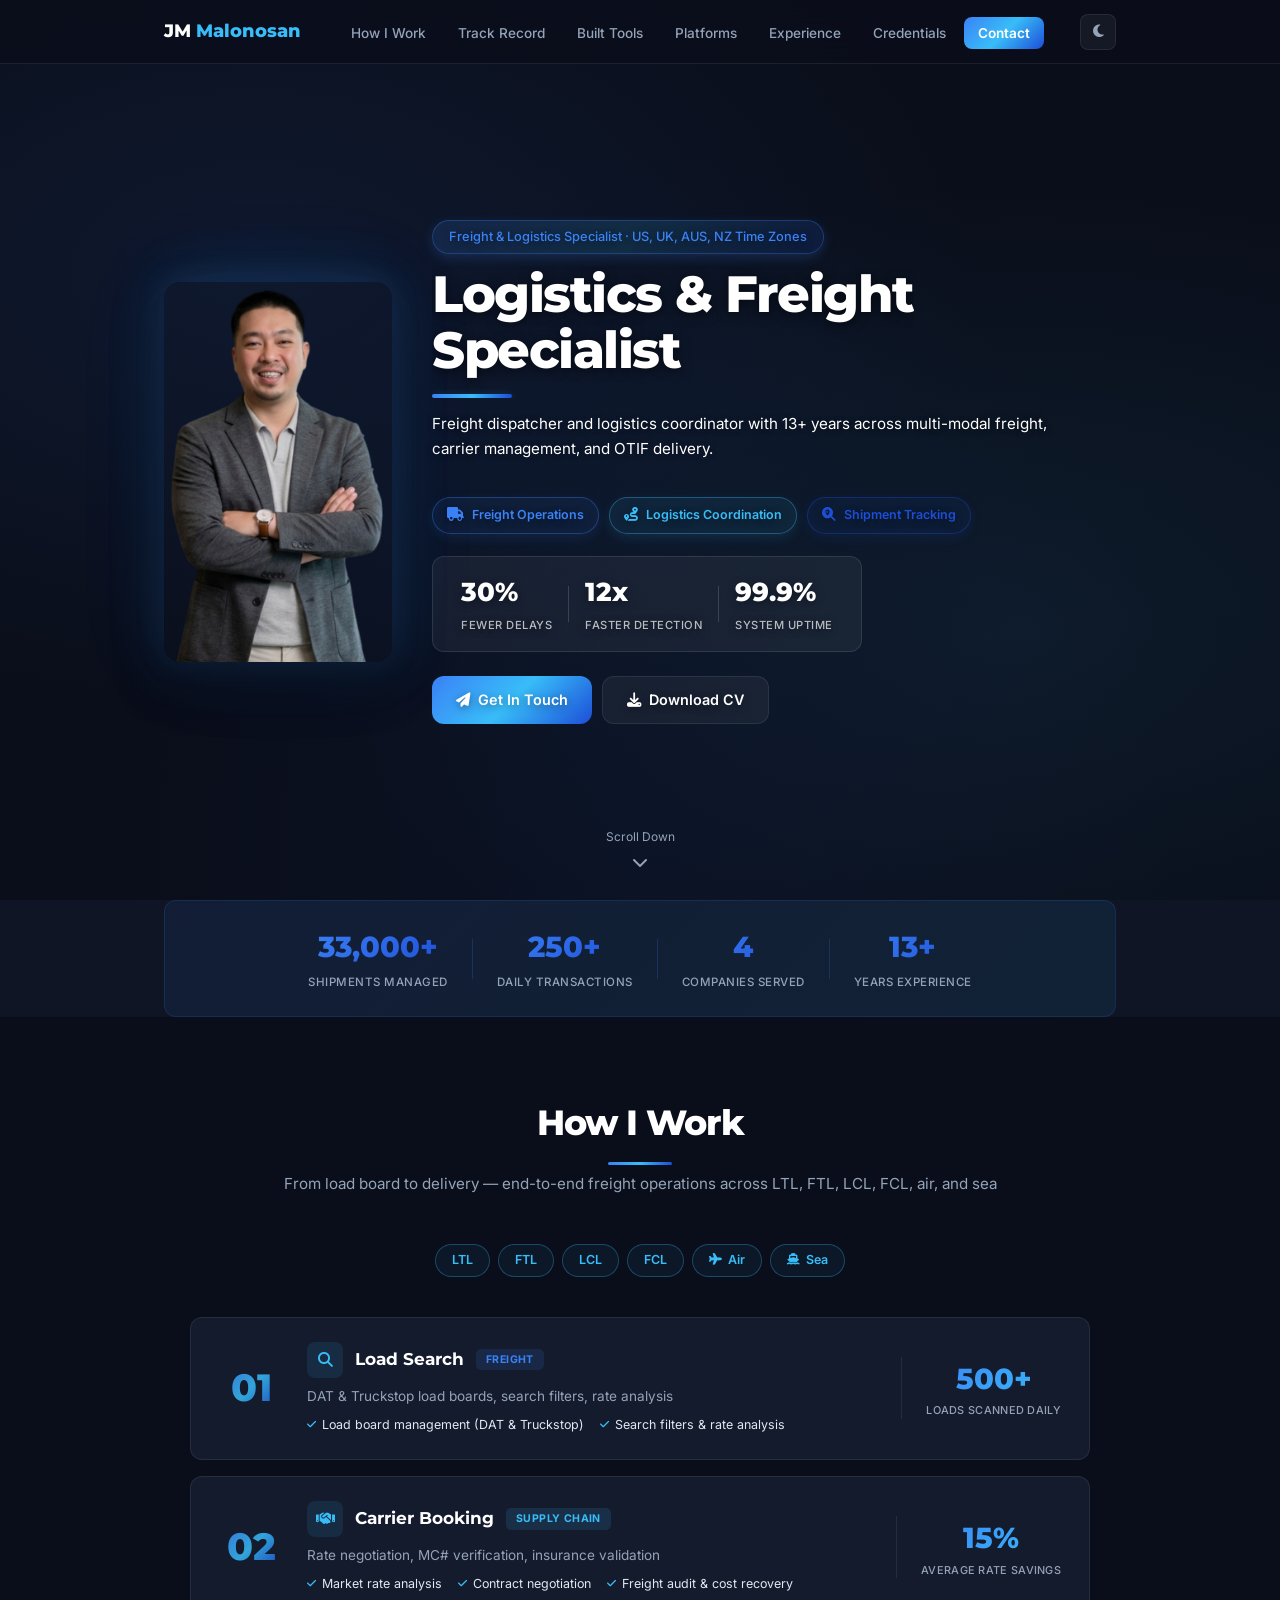
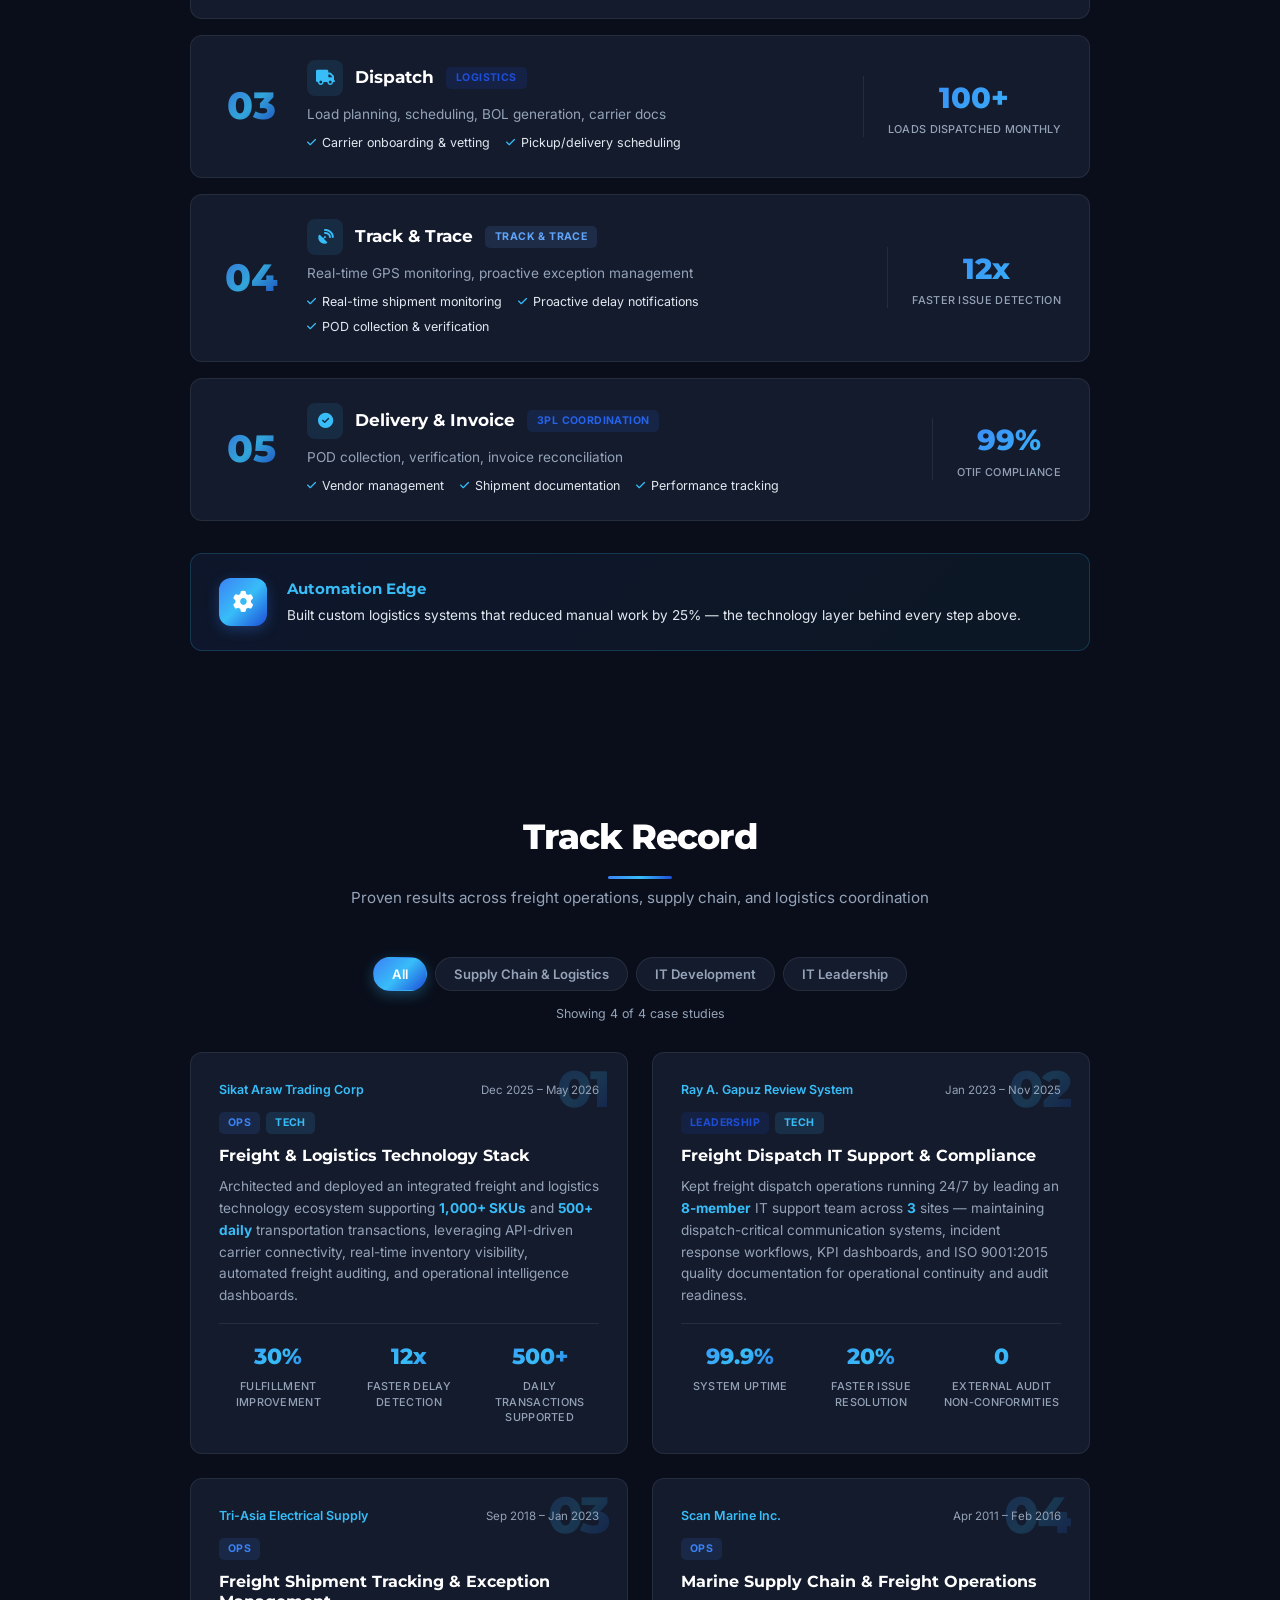
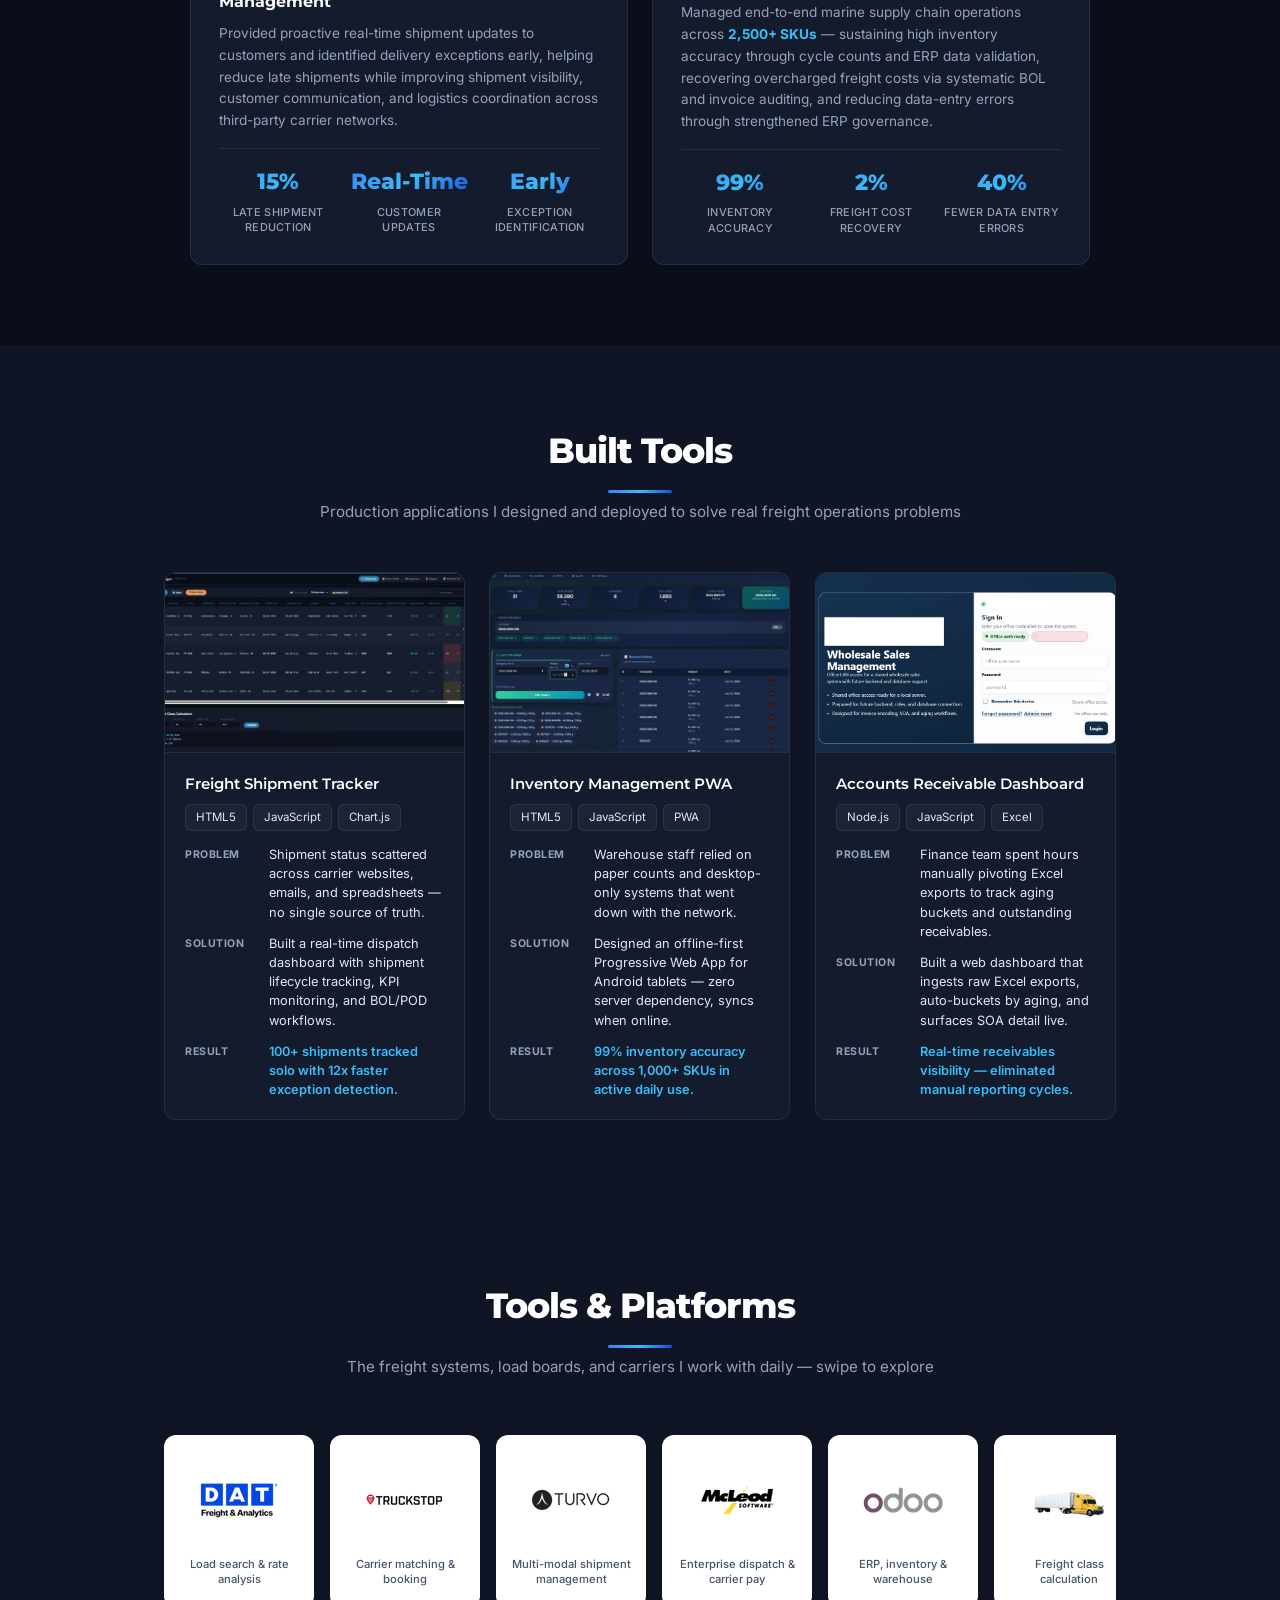
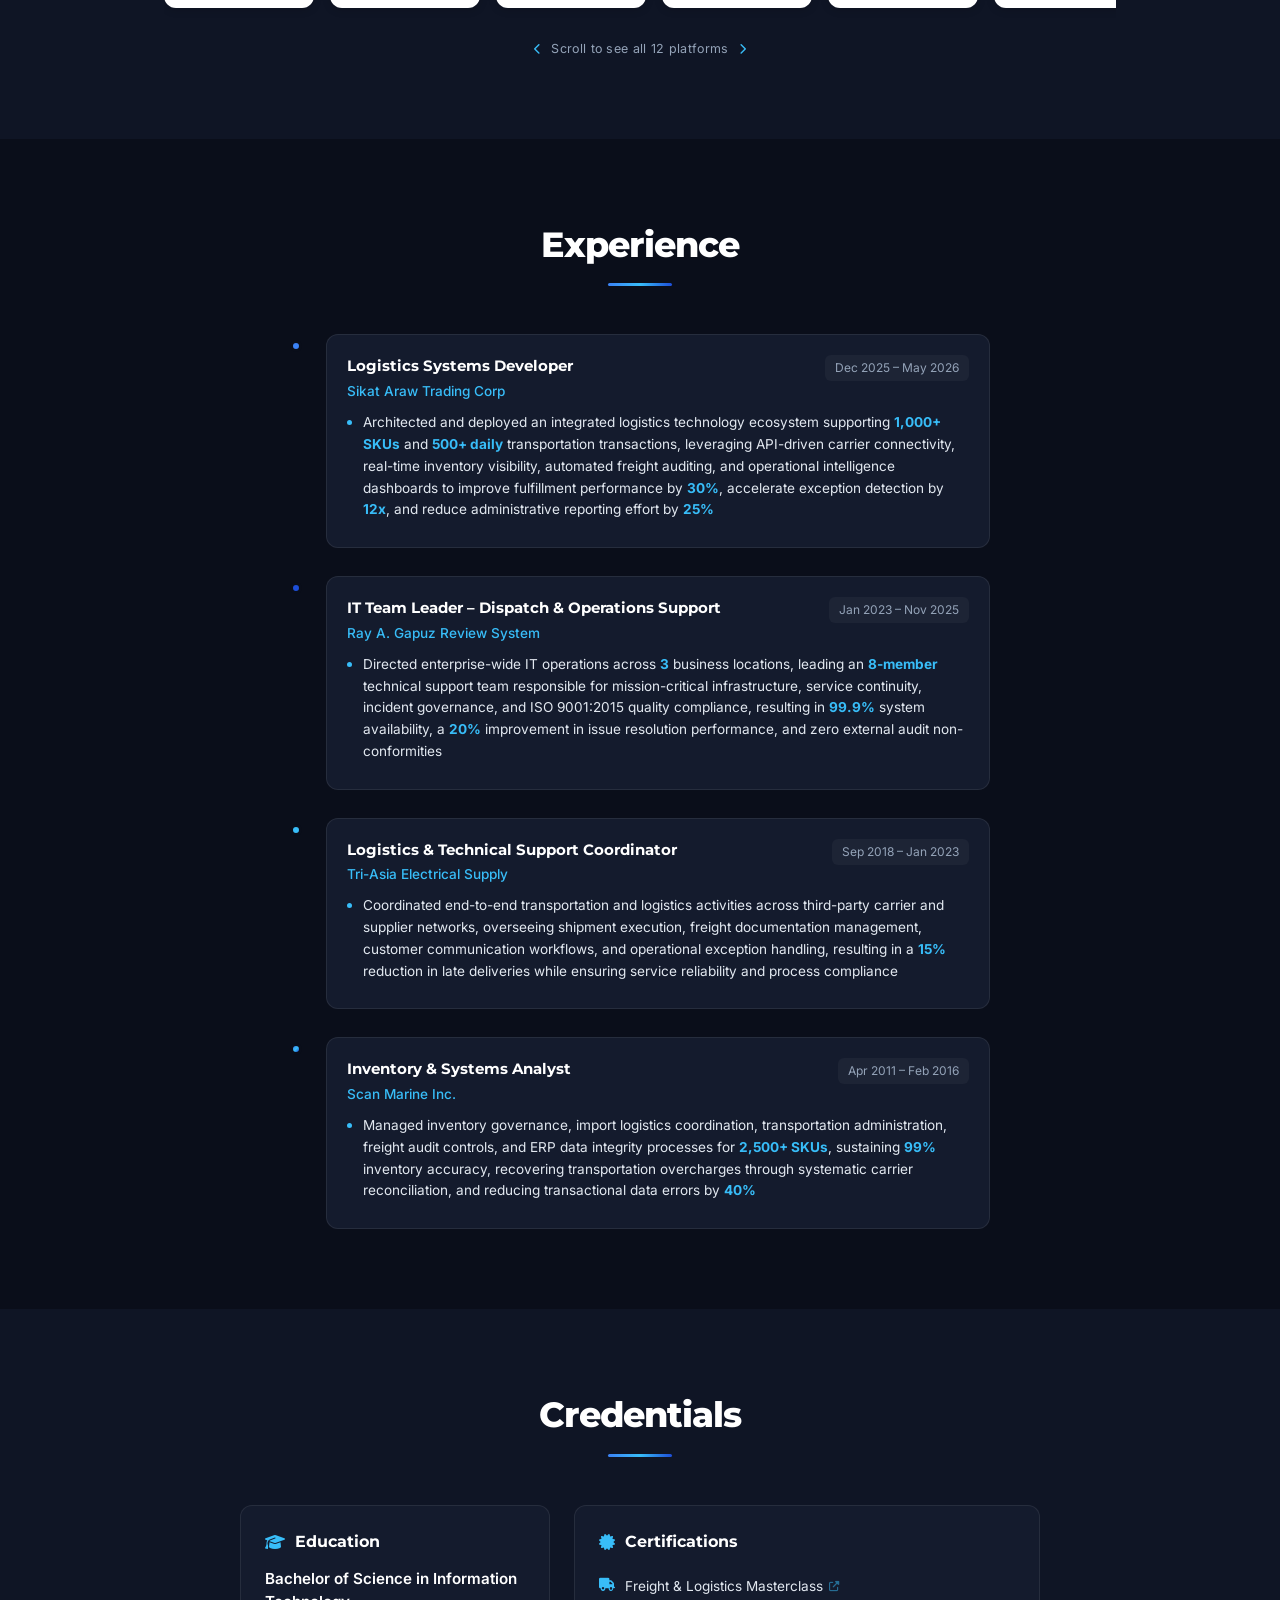
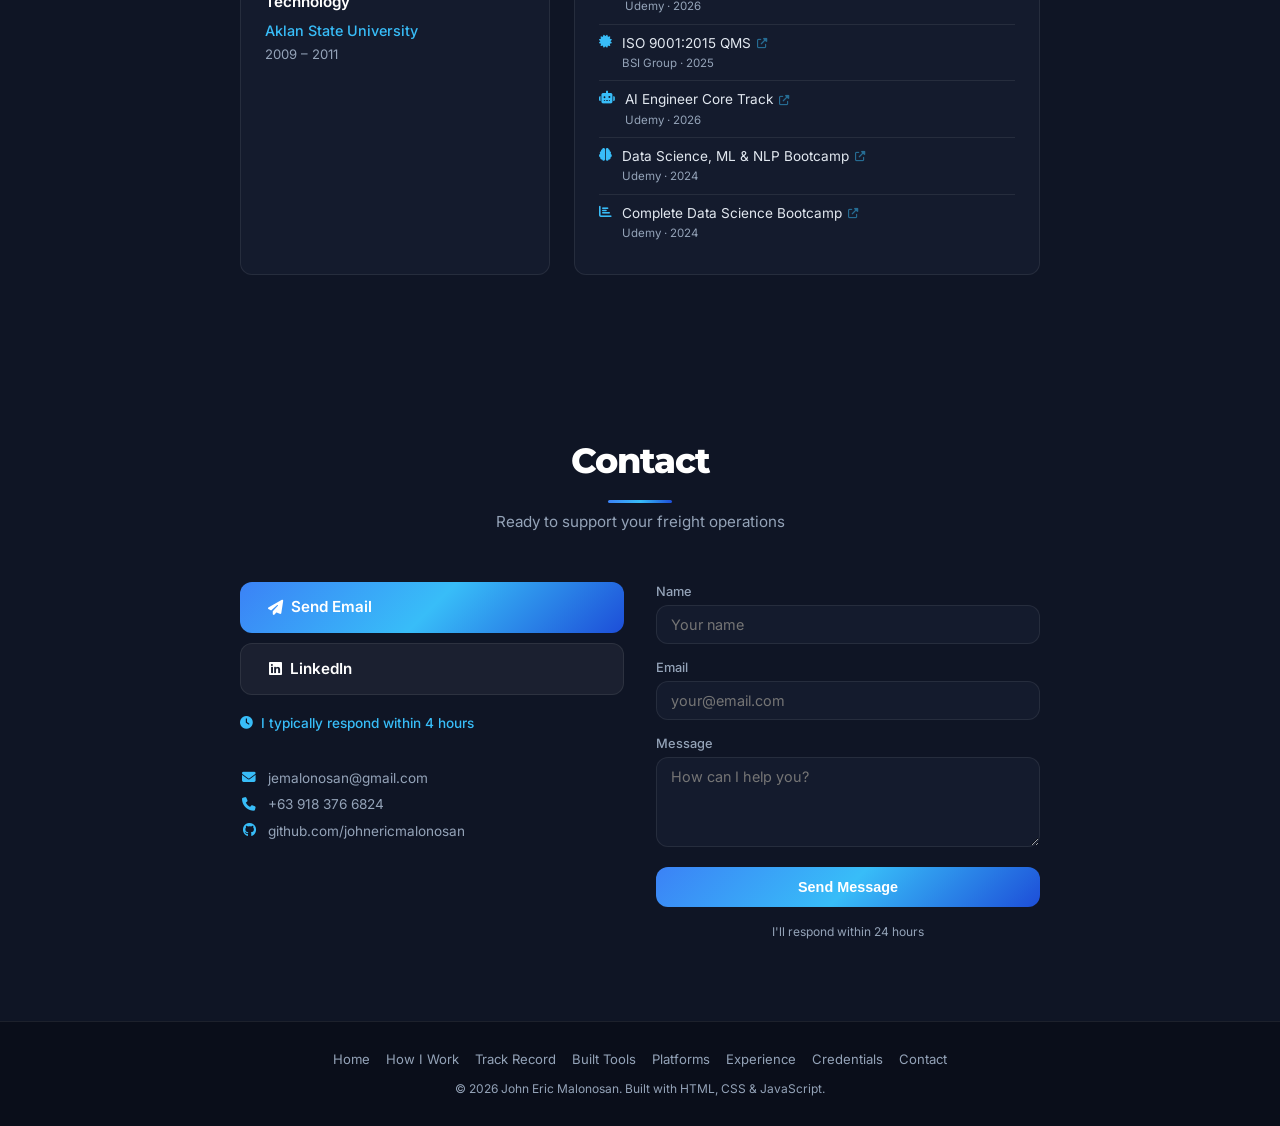
==== public/portfolio/index.html @ 5a58f5a5 "8dd7c45f-9d1d-4a32-be22-c404306606d6" ====
<!DOCTYPE html>
<html lang="en" class="no-js">
<head>
    <meta charset="UTF-8">
    <meta name="viewport" content="width=device-width, initial-scale=1.0">
    <title>John Eric Malonosan | Freight & Logistics Specialist</title>
    <meta name="description" content="Freight & Logistics Specialist with 13+ years across multi-modal freight, carrier management, dispatch coordination, track & trace, and OTIF delivery across US, UK, AUS, and NZ markets. ISO 9001:2015 certified.">
    <meta name="author" content="John Eric Malonosan">
    <meta property="og:title" content="John Eric Malonosan | Freight & Logistics Specialist">
    <meta property="og:description" content="13+ years in freight dispatch, track & trace, and logistics coordination. Expert in DAT, Truckstop, Turvo, and McLeod TMS.">
    <meta property="og:type" content="website">
    <meta property="og:image" content="og-image.png">
    <meta property="og:url" content="https://johnericmalonosan.com">
    <link rel="canonical" href="https://johnericmalonosan.com">
    <meta name="twitter:card" content="summary_large_image">
    <meta name="twitter:title" content="John Eric Malonosan | Freight & Logistics Specialist">
    <meta name="twitter:description" content="13+ years in freight dispatch, track & trace, and logistics coordination.">
    <meta name="twitter:image" content="og-image.png">
    <script type="application/ld+json">
    {
        "@context": "https://schema.org",
        "@type": "Person",
        "name": "John Eric Malonosan",
        "jobTitle": "Freight & Logistics Specialist",
        "description": "Freight & Logistics Specialist with 13+ years of experience across multi-modal freight, carrier management, dispatch coordination, track & trace, and OTIF delivery across US, UK, AUS, and NZ markets.",
        "url": "https://johnericmalonosan.com",
        "email": "jemalonosan@gmail.com",
        "telephone": "+63-918-376-6824",
        "sameAs": [
            "https://linkedin.com/in/johnericmalonosan",
            "https://github.com/johnericmalonosan"
        ],
        "knowsAbout": ["Freight Dispatching", "Track & Trace", "Logistics Coordination", "Supply Chain Management", "DAT Load Board", "Truckstop Load Board", "Turvo TMS", "McLeod TMS", "Odoo ERP", "LTL", "FTL", "Multi-Modal Freight", "BOL", "POD", "Incoterms 2020", "HS Codes", "ISO 9001:2015"]
    }
    </script>
    <link rel="icon" type="image/svg+xml" href="data:image/svg+xml,%3Csvg xmlns='http://www.w3.org/2000/svg' viewBox='0 0 100 100'%3E%3Crect width='100' height='100' rx='20' fill='%230A0E1A'/%3E%3Ctext x='50' y='65' text-anchor='middle' fill='%2300D4FF' font-size='50' font-weight='bold' font-family='Arial'%3EJM%3C/text%3E%3C/svg%3E">
    <link rel="preconnect" href="https://fonts.googleapis.com">
    <link rel="preconnect" href="https://fonts.gstatic.com" crossorigin>
    <link href="https://fonts.googleapis.com/css2?family=Inter:wght@400;500;600;700&family=Montserrat:wght@600;700;800&display=swap" rel="stylesheet">
    <link rel="stylesheet" href="https://cdnjs.cloudflare.com/ajax/libs/font-awesome/6.5.1/css/all.min.css">
    <link rel="stylesheet" href="styles.css">
</head>
<body>

<a href="#main" class="skip-link">Skip to main content</a>

<header class="site-header" id="header">
    <nav class="nav-container" aria-label="Main navigation">
        <a href="#hero" class="nav-brand">JM <span>Malonosan</span></a>
        <button class="nav-toggle" id="navToggle" aria-label="Toggle menu" aria-expanded="false">
            <i class="fas fa-bars"></i>
        </button>
        <ul class="nav-links" id="navLinks">
            <li><a href="#process-flow" class="nav-link">How I Work</a></li>
            <li><a href="#case-studies" class="nav-link">Track Record</a></li>
            <li><a href="#tools" class="nav-link">Built Tools</a></li>
            <li><a href="#platforms" class="nav-link">Platforms</a></li>
            <li><a href="#experience" class="nav-link">Experience</a></li>
            <li><a href="#credentials" class="nav-link">Credentials</a></li>
            <li><a href="#contact" class="nav-link nav-cta-link">Contact</a></li>
        </ul>
        <button class="theme-toggle" id="themeToggle" aria-label="Toggle theme">
            <i class="fas fa-moon"></i>
        </button>
    </nav>
    <div class="nav-overlay" id="navOverlay"></div>
</header>

<main id="main">

<section id="hero" class="section-hero">
    <div class="container">
        <div class="hero-grid">
            <div class="hero-left">
                <div class="hero-photo">
                    <img src="John Eric Malonosan.png" alt="John Eric Malonosan — Freight Automation Specialist" class="hero-portrait">
                </div>
            </div>
            <div class="hero-right">
                <span class="hero-badge">Freight & Logistics Specialist · US, UK, AUS, NZ Time Zones</span>
                <h1>Logistics & Freight<br>Specialist</h1>
                <p class="hero-subtitle">Freight dispatcher and logistics coordinator with 13+ years across multi-modal freight, carrier management, and OTIF delivery.</p>
                <div class="hero-pillars" role="list" aria-label="Areas of expertise">
                    <span class="hero-pillar pillar-ops" role="listitem"><i class="fas fa-truck"></i> Freight Operations</span>
                    <span class="hero-pillar pillar-tech" role="listitem"><i class="fas fa-route"></i> Logistics Coordination</span>
                    <span class="hero-pillar pillar-lead" role="listitem"><i class="fas fa-search-location"></i> Shipment Tracking</span>
                </div>
                <div class="hero-metrics-inline">
                    <div class="hero-metric-inline">
                        <span class="hero-metric-number">30%</span>
                        <span class="hero-metric-label">Fewer Delays</span>
                    </div>
                    <div class="hero-metric-divider"></div>
                    <div class="hero-metric-inline">
                        <span class="hero-metric-number">12x</span>
                        <span class="hero-metric-label">Faster Detection</span>
                    </div>
                    <div class="hero-metric-divider"></div>
                    <div class="hero-metric-inline">
                        <span class="hero-metric-number">99.9%</span>
                        <span class="hero-metric-label">System Uptime</span>
                    </div>
                </div>
                <div class="hero-actions">
                    <a href="#contact" class="btn btn-primary"><i class="fas fa-paper-plane"></i> Get In Touch</a>
                    <a href="https://drive.google.com/file/d/1BTPbMUlhWMi2aj8TAAFNabIOoKC_jV2H/view?usp=drive_link" class="btn btn-secondary" target="_blank" rel="noopener noreferrer"><i class="fas fa-download"></i> Download CV</a>
                </div>
            </div>
        </div>
    </div>
    <div class="scroll-indicator">
        <span>Scroll Down</span>
        <i class="fas fa-chevron-down"></i>
    </div>
</section>

<section id="industry-stats" class="section-industry-stats">
    <div class="container">
        <div class="industry-stats-bar">
            <div class="industry-stat">
                <span class="industry-stat-num">33,000+</span>
                <span class="industry-stat-label">Shipments Managed</span>
            </div>
            <div class="industry-stat-divider"></div>
            <div class="industry-stat">
                <span class="industry-stat-num">250+</span>
                <span class="industry-stat-label">Daily Transactions</span>
            </div>
            <div class="industry-stat-divider"></div>
            <div class="industry-stat">
                <span class="industry-stat-num">4</span>
                <span class="industry-stat-label">Companies Served</span>
            </div>
            <div class="industry-stat-divider"></div>
            <div class="industry-stat">
                <span class="industry-stat-num">13+</span>
                <span class="industry-stat-label">Years Experience</span>
            </div>
        </div>
    </div>
</section>

<section id="process-flow" class="section">
    <div class="container">
        <div class="section-header">
            <h2>How I Work</h2>
            <p>From load board to delivery — end-to-end freight operations across LTL, FTL, LCL, FCL, air, and sea</p>
        </div>

        <div class="modal-strip" role="list" aria-label="Freight modes covered">
            <span class="modal-pill" role="listitem">LTL</span>
            <span class="modal-pill" role="listitem">FTL</span>
            <span class="modal-pill" role="listitem">LCL</span>
            <span class="modal-pill" role="listitem">FCL</span>
            <span class="modal-pill" role="listitem"><i class="fas fa-plane"></i> Air</span>
            <span class="modal-pill" role="listitem"><i class="fas fa-ship"></i> Sea</span>
        </div>

        <div class="unified-process">
            <div class="unified-step stagger-in">
                <div class="unified-step-num" aria-hidden="true">01</div>
                <div class="unified-step-body">
                    <div class="unified-step-header">
                        <div class="unified-step-icon"><i class="fas fa-search"></i></div>
                        <h3>Load Search</h3>
                        <span class="unified-step-competency tag-freight">Freight</span>
                    </div>
                    <p class="unified-step-desc">DAT & Truckstop load boards, search filters, rate analysis</p>
                    <ul class="unified-step-services">
                        <li><i class="fas fa-check"></i> Load board management (DAT & Truckstop)</li>
                        <li><i class="fas fa-check"></i> Search filters & rate analysis</li>
                    </ul>
                </div>
                <div class="unified-step-metric">
                    <span class="unified-step-metric-num">500+</span>
                    <span class="unified-step-metric-label">Loads Scanned Daily</span>
                </div>
            </div>

            <div class="unified-step stagger-in">
                <div class="unified-step-num" aria-hidden="true">02</div>
                <div class="unified-step-body">
                    <div class="unified-step-header">
                        <div class="unified-step-icon"><i class="fas fa-handshake"></i></div>
                        <h3>Carrier Booking</h3>
                        <span class="unified-step-competency tag-supply">Supply Chain</span>
                    </div>
                    <p class="unified-step-desc">Rate negotiation, MC# verification, insurance validation</p>
                    <ul class="unified-step-services">
                        <li><i class="fas fa-check"></i> Market rate analysis</li>
                        <li><i class="fas fa-check"></i> Contract negotiation</li>
                        <li><i class="fas fa-check"></i> Freight audit & cost recovery</li>
                    </ul>
                </div>
                <div class="unified-step-metric">
                    <span class="unified-step-metric-num">15%</span>
                    <span class="unified-step-metric-label">Average Rate Savings</span>
                </div>
            </div>

            <div class="unified-step stagger-in">
                <div class="unified-step-num" aria-hidden="true">03</div>
                <div class="unified-step-body">
                    <div class="unified-step-header">
                        <div class="unified-step-icon"><i class="fas fa-truck"></i></div>
                        <h3>Dispatch</h3>
                        <span class="unified-step-competency tag-logistics">Logistics</span>
                    </div>
                    <p class="unified-step-desc">Load planning, scheduling, BOL generation, carrier docs</p>
                    <ul class="unified-step-services">
                        <li><i class="fas fa-check"></i> Carrier onboarding & vetting</li>
                        <li><i class="fas fa-check"></i> Pickup/delivery scheduling</li>
                    </ul>
                </div>
                <div class="unified-step-metric">
                    <span class="unified-step-metric-num">100+</span>
                    <span class="unified-step-metric-label">Loads Dispatched Monthly</span>
                </div>
            </div>

            <div class="unified-step stagger-in">
                <div class="unified-step-num" aria-hidden="true">04</div>
                <div class="unified-step-body">
                    <div class="unified-step-header">
                        <div class="unified-step-icon"><i class="fas fa-satellite-dish"></i></div>
                        <h3>Track & Trace</h3>
                        <span class="unified-step-competency tag-track">Track & Trace</span>
                    </div>
                    <p class="unified-step-desc">Real-time GPS monitoring, proactive exception management</p>
                    <ul class="unified-step-services">
                        <li><i class="fas fa-check"></i> Real-time shipment monitoring</li>
                        <li><i class="fas fa-check"></i> Proactive delay notifications</li>
                        <li><i class="fas fa-check"></i> POD collection & verification</li>
                    </ul>
                </div>
                <div class="unified-step-metric">
                    <span class="unified-step-metric-num">12x</span>
                    <span class="unified-step-metric-label">Faster Issue Detection</span>
                </div>
            </div>

            <div class="unified-step stagger-in">
                <div class="unified-step-num" aria-hidden="true">05</div>
                <div class="unified-step-body">
                    <div class="unified-step-header">
                        <div class="unified-step-icon"><i class="fas fa-check-circle"></i></div>
                        <h3>Delivery & Invoice</h3>
                        <span class="unified-step-competency tag-3pl">3PL Coordination</span>
                    </div>
                    <p class="unified-step-desc">POD collection, verification, invoice reconciliation</p>
                    <ul class="unified-step-services">
                        <li><i class="fas fa-check"></i> Vendor management</li>
                        <li><i class="fas fa-check"></i> Shipment documentation</li>
                        <li><i class="fas fa-check"></i> Performance tracking</li>
                    </ul>
                </div>
                <div class="unified-step-metric">
                    <span class="unified-step-metric-num">99%</span>
                    <span class="unified-step-metric-label">OTIF Compliance</span>
                </div>
            </div>
        </div>

        <div class="automation-callout">
            <div class="automation-callout-icon"><i class="fas fa-cog"></i></div>
            <div class="automation-callout-body">
                <strong>Automation Edge</strong>
                <p>Built custom logistics systems that reduced manual work by 25% — the technology layer behind every step above.</p>
            </div>
        </div>
    </div>
</section>
<section id="case-studies" class="section">
    <div class="container">
        <div class="section-header">
            <h2>Track Record</h2>
            <p>Proven results across freight operations, supply chain, and logistics coordination</p>
        </div>
        <div class="case-filter-bar" role="tablist" aria-label="Filter case studies">
            <button class="case-filter-btn active" data-filter="all" role="tab" aria-selected="true">All</button>
            <button class="case-filter-btn" data-filter="ops" role="tab" aria-selected="false">Supply Chain & Logistics</button>
            <button class="case-filter-btn" data-filter="tech" role="tab" aria-selected="false">IT Development</button>
            <button class="case-filter-btn" data-filter="leadership" role="tab" aria-selected="false">IT Leadership</button>
        </div>
        <p class="case-filter-count" aria-live="polite">Showing 4 of 4 case studies</p>
        <div class="cases-grid">
            <div class="case-card stagger-in" data-tags="ops tech">
                <span class="case-num" aria-hidden="true">01</span>
                <div class="case-header">
                    <span class="case-company">Sikat Araw Trading Corp</span>
                    <span class="case-date">Dec 2025 – May 2026</span>
                </div>
                <div class="case-pillar-tags"><span class="case-pillar-tag tag-ops">Ops</span><span class="case-pillar-tag tag-tech">Tech</span></div>
                <h3>Freight &amp; Logistics Technology Stack</h3>
                <p class="case-desc">Architected and deployed an integrated freight and logistics technology ecosystem supporting <span class="highlight">1,000+ SKUs</span> and <span class="highlight">500+ daily</span> transportation transactions, leveraging API-driven carrier connectivity, real-time inventory visibility, automated freight auditing, and operational intelligence dashboards.</p>
                <div class="case-results">
                    <div class="case-metric">
                        <span class="case-metric-num">30%</span>
                        <span class="case-metric-label">Fulfillment Improvement</span>
                    </div>
                    <div class="case-metric">
                        <span class="case-metric-num">12x</span>
                        <span class="case-metric-label">Faster Delay Detection</span>
                    </div>
                    <div class="case-metric">
                        <span class="case-metric-num">500+</span>
                        <span class="case-metric-label">Daily Transactions Supported</span>
                    </div>
                </div>
            </div>
            <div class="case-card stagger-in" data-tags="leadership tech">
                <span class="case-num" aria-hidden="true">02</span>
                <div class="case-header">
                    <span class="case-company">Ray A. Gapuz Review System</span>
                    <span class="case-date">Jan 2023 – Nov 2025</span>
                </div>
                <div class="case-pillar-tags"><span class="case-pillar-tag tag-leadership">Leadership</span><span class="case-pillar-tag tag-tech">Tech</span></div>
                <h3>Freight Dispatch IT Support &amp; Compliance</h3>
                <p class="case-desc">Kept freight dispatch operations running 24/7 by leading an <span class="highlight">8-member</span> IT support team across <span class="highlight">3</span> sites — maintaining dispatch-critical communication systems, incident response workflows, KPI dashboards, and ISO 9001:2015 quality documentation for operational continuity and audit readiness.</p>
                <div class="case-results">
                    <div class="case-metric">
                        <span class="case-metric-num">99.9%</span>
                        <span class="case-metric-label">System Uptime</span>
                    </div>
                    <div class="case-metric">
                        <span class="case-metric-num">20%</span>
                        <span class="case-metric-label">Faster Issue Resolution</span>
                    </div>
                    <div class="case-metric">
                        <span class="case-metric-num">0</span>
                        <span class="case-metric-label">External Audit Non-Conformities</span>
                    </div>
                </div>
            </div>
            <div class="case-card stagger-in" data-tags="ops">
                <span class="case-num" aria-hidden="true">03</span>
                <div class="case-header">
                    <span class="case-company">Tri-Asia Electrical Supply</span>
                    <span class="case-date">Sep 2018 – Jan 2023</span>
                </div>
                <div class="case-pillar-tags"><span class="case-pillar-tag tag-ops">Ops</span></div>
                <h3>Freight Shipment Tracking &amp; Exception Management</h3>
                <p class="case-desc">Provided proactive real-time shipment updates to customers and identified delivery exceptions early, helping reduce late shipments while improving shipment visibility, customer communication, and logistics coordination across third-party carrier networks.</p>
                <div class="case-results">
                    <div class="case-metric">
                        <span class="case-metric-num">15%</span>
                        <span class="case-metric-label">Late Shipment Reduction</span>
                    </div>
                    <div class="case-metric">
                        <span class="case-metric-num">Real-Time</span>
                        <span class="case-metric-label">Customer Updates</span>
                    </div>
                    <div class="case-metric">
                        <span class="case-metric-num">Early</span>
                        <span class="case-metric-label">Exception Identification</span>
                    </div>
                </div>
            </div>
            <div class="case-card stagger-in" data-tags="ops">
                <span class="case-num" aria-hidden="true">04</span>
                <div class="case-header">
                    <span class="case-company">Scan Marine Inc.</span>
                    <span class="case-date">Apr 2011 – Feb 2016</span>
                </div>
                <div class="case-pillar-tags"><span class="case-pillar-tag tag-ops">Ops</span></div>
                <h3>Marine Supply Chain &amp; Freight Operations</h3>
                <p class="case-desc">Managed end-to-end marine supply chain operations across <span class="highlight">2,500+ SKUs</span> — sustaining high inventory accuracy through cycle counts and ERP data validation, recovering overcharged freight costs via systematic BOL and invoice auditing, and reducing data-entry errors through strengthened ERP governance.</p>
                <div class="case-results">
                    <div class="case-metric">
                        <span class="case-metric-num">99%</span>
                        <span class="case-metric-label">Inventory Accuracy</span>
                    </div>
                    <div class="case-metric">
                        <span class="case-metric-num">2%</span>
                        <span class="case-metric-label">Freight Cost Recovery</span>
                    </div>
                    <div class="case-metric">
                        <span class="case-metric-num">40%</span>
                        <span class="case-metric-label">Fewer Data Entry Errors</span>
                    </div>
                </div>
            </div>
        </div>
    </div>
</section>

<section id="tools" class="section section-alt">
    <div class="container">
        <div class="section-header">
            <h2>Built Tools</h2>
            <p>Production applications I designed and deployed to solve real freight operations problems</p>
        </div>
        <div class="tools-gallery-grid">
            <div class="tool-gallery-card stagger-in" data-gallery="freight">
                <div class="tool-gallery-img">
                    <img src="assets/tool-screenshots/freight-1.jpg" alt="Freight Shipment Tracker Dashboard" loading="lazy">
                </div>
                <div class="tool-gallery-info">
                    <h4>Freight Shipment Tracker</h4>
                    <div class="tag-list"><span class="tag">HTML5</span><span class="tag">JavaScript</span><span class="tag">Chart.js</span></div>
                    <div class="tool-psr">
                        <div class="tool-psr-row">
                            <span class="tool-psr-label">Problem</span>
                            <p>Shipment status scattered across carrier websites, emails, and spreadsheets — no single source of truth.</p>
                        </div>
                        <div class="tool-psr-row">
                            <span class="tool-psr-label">Solution</span>
                            <p>Built a real-time dispatch dashboard with shipment lifecycle tracking, KPI monitoring, and BOL/POD workflows.</p>
                        </div>
                        <div class="tool-psr-row">
                            <span class="tool-psr-label">Result</span>
                            <p class="tool-psr-result">100+ shipments tracked solo with 12x faster exception detection.</p>
                        </div>
                    </div>
                </div>
            </div>
            <div class="tool-gallery-card stagger-in" data-gallery="inventory">
                <div class="tool-gallery-img">
                    <img src="assets/tool-screenshots/inventory-1.jpg" alt="Inventory Management PWA Interface" loading="lazy">
                </div>
                <div class="tool-gallery-info">
                    <h4>Inventory Management PWA</h4>
                    <div class="tag-list"><span class="tag">HTML5</span><span class="tag">JavaScript</span><span class="tag">PWA</span></div>
                    <div class="tool-psr">
                        <div class="tool-psr-row">
                            <span class="tool-psr-label">Problem</span>
                            <p>Warehouse staff relied on paper counts and desktop-only systems that went down with the network.</p>
                        </div>
                        <div class="tool-psr-row">
                            <span class="tool-psr-label">Solution</span>
                            <p>Designed an offline-first Progressive Web App for Android tablets — zero server dependency, syncs when online.</p>
                        </div>
                        <div class="tool-psr-row">
                            <span class="tool-psr-label">Result</span>
                            <p class="tool-psr-result">99% inventory accuracy across 1,000+ SKUs in active daily use.</p>
                        </div>
                    </div>
                </div>
            </div>
            <div class="tool-gallery-card stagger-in" data-gallery="ar">
                <div class="tool-gallery-img">
                    <img src="assets/tool-screenshots/ar-1.jpg" alt="Accounts Receivable Dashboard" loading="lazy">
                </div>
                <div class="tool-gallery-info">
                    <h4>Accounts Receivable Dashboard</h4>
                    <div class="tag-list"><span class="tag">Node.js</span><span class="tag">JavaScript</span><span class="tag">Excel</span></div>
                    <div class="tool-psr">
                        <div class="tool-psr-row">
                            <span class="tool-psr-label">Problem</span>
                            <p>Finance team spent hours manually pivoting Excel exports to track aging buckets and outstanding receivables.</p>
                        </div>
                        <div class="tool-psr-row">
                            <span class="tool-psr-label">Solution</span>
                            <p>Built a web dashboard that ingests raw Excel exports, auto-buckets by aging, and surfaces SOA detail live.</p>
                        </div>
                        <div class="tool-psr-row">
                            <span class="tool-psr-label">Result</span>
                            <p class="tool-psr-result">Real-time receivables visibility — eliminated manual reporting cycles.</p>
                        </div>
                    </div>
                </div>
            </div>
        </div>
    </div>
</section>

<section id="platforms" class="section section-alt">
    <div class="container">
        <div class="section-header">
            <h2>Tools &amp; Platforms</h2>
            <p>The freight systems, load boards, and carriers I work with daily — swipe to explore</p>
        </div>
        <div class="platforms-carousel" role="region" aria-label="Tools and platforms carousel">
            <div class="platform-tile">
                <div class="platform-tile-img"><img src="assets/logos/dat.png" alt="DAT" loading="lazy"></div>
                <span class="platform-tile-caption">Load search &amp; rate analysis</span>
            </div>
            <div class="platform-tile">
                <div class="platform-tile-img"><img src="assets/logos/truckstop.png" alt="Truckstop" loading="lazy"></div>
                <span class="platform-tile-caption">Carrier matching &amp; booking</span>
            </div>
            <div class="platform-tile">
                <div class="platform-tile-img"><img src="assets/logos/turvo.png" alt="Turvo" loading="lazy"></div>
                <span class="platform-tile-caption">Multi-modal shipment management</span>
            </div>
            <div class="platform-tile">
                <div class="platform-tile-img"><img src="assets/logos/mcleod.png" alt="McLeod" loading="lazy"></div>
                <span class="platform-tile-caption">Enterprise dispatch &amp; carrier pay</span>
            </div>
            <div class="platform-tile">
                <div class="platform-tile-img"><img src="assets/logos/odoo.png" alt="Odoo" loading="lazy"></div>
                <span class="platform-tile-caption">ERP, inventory &amp; warehouse</span>
            </div>
            <div class="platform-tile">
                <div class="platform-tile-img"><img src="assets/logos/freightclasscalc.png" alt="FreightClassCalc" loading="lazy"></div>
                <span class="platform-tile-caption">Freight class calculation</span>
            </div>
            <div class="platform-tile">
                <div class="platform-tile-img"><img src="assets/logos/estes.png" alt="Estes" loading="lazy"></div>
                <span class="platform-tile-caption">LTL shipment tracking</span>
            </div>
            <div class="platform-tile">
                <div class="platform-tile-img"><img src="assets/logos/tforce.png" alt="T-Force" loading="lazy"></div>
                <span class="platform-tile-caption">LTL pickup &amp; delivery scheduling</span>
            </div>
            <div class="platform-tile">
                <div class="platform-tile-img"><img src="assets/logos/odfl.png" alt="ODFL" loading="lazy"></div>
                <span class="platform-tile-caption">Old Dominion shipment tracking</span>
            </div>
            <div class="platform-tile">
                <div class="platform-tile-img"><img src="assets/logos/navisphere.png" alt="Navisphere" loading="lazy"></div>
                <span class="platform-tile-caption">C.H. Robinson carrier portal</span>
            </div>
            <div class="platform-tile">
                <div class="platform-tile-img"><img src="assets/logos/excel.png" alt="Excel" loading="lazy"></div>
                <span class="platform-tile-caption">Data analysis &amp; freight modeling</span>
            </div>
            <div class="platform-tile">
                <div class="platform-tile-img"><img src="assets/logos/sheets.png" alt="Sheets" loading="lazy"></div>
                <span class="platform-tile-caption">Collaborative tracking sheets</span>
            </div>
        </div>
        <div class="carousel-hint" aria-hidden="true">
            <i class="fas fa-chevron-left"></i> Scroll to see all 12 platforms <i class="fas fa-chevron-right"></i>
        </div>
    </div>
</section>

<section id="experience" class="section">
    <div class="container">
        <div class="section-header">
            <h2>Experience</h2>
        </div>
        <div class="timeline">
            <div class="timeline-item fade-in">
                <div class="timeline-dot"></div>
                <div class="timeline-content">
                    <div class="timeline-header">
                        <div><h3>Logistics Systems Developer</h3><span class="company">Sikat Araw Trading Corp</span></div>
                        <span class="period">Dec 2025 – May 2026</span>
                    </div>
                    <ul>
                        <li>Architected and deployed an integrated logistics technology ecosystem supporting <span class="highlight">1,000+ SKUs</span> and <span class="highlight">500+ daily</span> transportation transactions, leveraging API-driven carrier connectivity, real-time inventory visibility, automated freight auditing, and operational intelligence dashboards to improve fulfillment performance by <span class="highlight">30%</span>, accelerate exception detection by <span class="highlight">12x</span>, and reduce administrative reporting effort by <span class="highlight">25%</span></li>
                    </ul>
                </div>
            </div>
            <div class="timeline-item fade-in fade-in-delay-1">
                <div class="timeline-dot"></div>
                <div class="timeline-content">
                    <div class="timeline-header">
                        <div><h3>IT Team Leader – Dispatch & Operations Support</h3><span class="company">Ray A. Gapuz Review System</span></div>
                        <span class="period">Jan 2023 – Nov 2025</span>
                    </div>
                    <ul>
                        <li>Directed enterprise-wide IT operations across <span class="highlight">3</span> business locations, leading an <span class="highlight">8-member</span> technical support team responsible for mission-critical infrastructure, service continuity, incident governance, and ISO 9001:2015 quality compliance, resulting in <span class="highlight">99.9%</span> system availability, a <span class="highlight">20%</span> improvement in issue resolution performance, and zero external audit non-conformities</li>
                    </ul>
                </div>
            </div>
            <div class="timeline-item fade-in fade-in-delay-2">
                <div class="timeline-dot"></div>
                <div class="timeline-content">
                    <div class="timeline-header">
                        <div><h3>Logistics & Technical Support Coordinator</h3><span class="company">Tri-Asia Electrical Supply</span></div>
                        <span class="period">Sep 2018 – Jan 2023</span>
                    </div>
                    <ul>
                        <li>Coordinated end-to-end transportation and logistics activities across third-party carrier and supplier networks, overseeing shipment execution, freight documentation management, customer communication workflows, and operational exception handling, resulting in a <span class="highlight">15%</span> reduction in late deliveries while ensuring service reliability and process compliance</li>
                    </ul>
                </div>
            </div>
            <div class="timeline-item fade-in fade-in-delay-3">
                <div class="timeline-dot"></div>
                <div class="timeline-content">
                    <div class="timeline-header">
                        <div><h3>Inventory & Systems Analyst</h3><span class="company">Scan Marine Inc.</span></div>
                        <span class="period">Apr 2011 – Feb 2016</span>
                    </div>
                    <ul>
                        <li>Managed inventory governance, import logistics coordination, transportation administration, freight audit controls, and ERP data integrity processes for <span class="highlight">2,500+ SKUs</span>, sustaining <span class="highlight">99%</span> inventory accuracy, recovering transportation overcharges through systematic carrier reconciliation, and reducing transactional data errors by <span class="highlight">40%</span></li>
                    </ul>
                </div>
            </div>
        </div>
    </div>
</section>

<section id="credentials" class="section section-alt">
    <div class="container">
        <div class="section-header">
            <h2>Credentials</h2>
        </div>
        <div class="credentials-grid">
            <div class="edu-card fade-in">
                <h3><i class="fas fa-graduation-cap"></i> Education</h3>
                <p class="edu-degree">Bachelor of Science in Information Technology</p>
                <p class="edu-school">Aklan State University</p>
                <p class="edu-year">2009 – 2011</p>
            </div>
            <div class="cert-card fade-in fade-in-delay-1">
                <h3><i class="fas fa-certificate"></i> Certifications</h3>
                <ul class="cert-list">
                    <li>
                        <i class="fas fa-truck"></i>
                        <div class="cert-info">
                            <a href="https://drive.google.com/file/d/1KnuJ2hrznLSdW26as18B2IpmVF1L5Ayh/view?usp=drive_link" target="_blank" rel="noopener noreferrer" class="cert-link">Freight & Logistics Masterclass <i class="fas fa-external-link-alt"></i></a>
                            <span class="cert-meta">Udemy · 2026</span>
                        </div>
                    </li>
                    <li>
                        <i class="fas fa-certificate"></i>
                        <div class="cert-info">
                            <a href="https://drive.google.com/file/d/1PTNm1465qMmWcdxfR-_7bHgueylVAHHV/view?usp=drive_link" target="_blank" rel="noopener noreferrer" class="cert-link">ISO 9001:2015 QMS <i class="fas fa-external-link-alt"></i></a>
                            <span class="cert-meta">BSI Group · 2025</span>
                        </div>
                    </li>
                    <li>
                        <i class="fas fa-robot"></i>
                        <div class="cert-info">
                            <a href="https://drive.google.com/file/d/1B6sgNODKl2tVHGClrCe6w1sG0OGbT7dt/view?usp=drive_link" target="_blank" rel="noopener noreferrer" class="cert-link">AI Engineer Core Track <i class="fas fa-external-link-alt"></i></a>
                            <span class="cert-meta">Udemy · 2026</span>
                        </div>
                    </li>
                    <li>
                        <i class="fas fa-brain"></i>
                        <div class="cert-info">
                            <a href="https://drive.google.com/file/d/1DPgsLUUJe1ZAeOkz92OJ3QMepwE0q_r4/view?usp=drive_link" target="_blank" rel="noopener noreferrer" class="cert-link">Data Science, ML & NLP Bootcamp <i class="fas fa-external-link-alt"></i></a>
                            <span class="cert-meta">Udemy · 2024</span>
                        </div>
                    </li>
                    <li>
                        <i class="fas fa-chart-bar"></i>
                        <div class="cert-info">
                            <a href="https://drive.google.com/file/d/1gIiB7DKF1tShJJOiZY-Xmgp0cYa1stD-/view?usp=drive_link" target="_blank" rel="noopener noreferrer" class="cert-link">Complete Data Science Bootcamp <i class="fas fa-external-link-alt"></i></a>
                            <span class="cert-meta">Udemy · 2024</span>
                        </div>
                    </li>
                </ul>
            </div>
        </div>
    </div>
</section>

<section id="contact" class="section section-alt">
    <div class="container">
        <div class="section-header">
            <h2>Contact</h2>
            <p>Ready to support your freight operations</p>
        </div>
        <div class="contact-grid">
            <div class="contact-actions fade-in">
                <a href="mailto:jemalonosan@gmail.com" class="btn btn-primary btn-lg"><i class="fas fa-paper-plane"></i> Send Email</a>
                <a href="https://linkedin.com/in/johnericmalonosan" target="_blank" rel="noopener noreferrer" class="btn btn-secondary btn-lg"><i class="fab fa-linkedin"></i> LinkedIn</a>
                <p class="response-time"><i class="fas fa-clock"></i> I typically respond within 4 hours</p>
                <div class="contact-info">
                    <p><i class="fas fa-envelope"></i> jemalonosan@gmail.com</p>
                    <p><i class="fas fa-phone"></i> +63 918 376 6824</p>
                    <p><i class="fab fa-github"></i> <a href="https://github.com/johnericmalonosan" target="_blank" rel="noopener noreferrer">github.com/johnericmalonosan</a></p>
                </div>
            </div>
            <form class="contact-form fade-in fade-in-delay-1" action="https://formspree.io/f/xqevzbye" method="POST">
                <div class="form-group">
                    <label for="contact-name">Name</label>
                    <input type="text" id="contact-name" name="name" placeholder="Your name" required>
                </div>
                <div class="form-group">
                    <label for="contact-email">Email</label>
                    <input type="email" id="contact-email" name="email" placeholder="your@email.com" required>
                </div>
                <div class="form-group">
                    <label for="contact-message">Message</label>
                    <textarea id="contact-message" name="message" rows="4" placeholder="How can I help you?" required></textarea>
                </div>
                <button type="submit" class="btn btn-primary btn-full">Send Message</button>
                <p class="form-note">I'll respond within 24 hours</p>
            </form>
        </div>
    </div>
</section>

</main>

<footer class="site-footer">
    <div class="container">
        <div class="footer-links">
            <a href="#hero">Home</a>
            <a href="#process-flow">How I Work</a>
            <a href="#case-studies">Track Record</a>
            <a href="#tools">Built Tools</a>
            <a href="#platforms">Platforms</a>
            <a href="#experience">Experience</a>
            <a href="#credentials">Credentials</a>
            <a href="#contact">Contact</a>
        </div>
        <p>&copy; 2026 John Eric Malonosan. Built with HTML, CSS & JavaScript.</p>
    </div>
</footer>

<button class="back-to-top" id="backToTop" aria-label="Back to top"><i class="fas fa-arrow-up"></i></button>

<div class="lightbox" id="lightbox" role="dialog" aria-label="Image viewer" aria-hidden="true">
    <button class="lightbox-close" id="lightboxClose" aria-label="Close">&times;</button>
    <button class="lightbox-prev" id="lightboxPrev" aria-label="Previous image"><i class="fas fa-chevron-left"></i></button>
    <button class="lightbox-next" id="lightboxNext" aria-label="Next image"><i class="fas fa-chevron-right"></i></button>
    <div class="lightbox-content">
        <img src="" alt="" id="lightboxImg" class="lightbox-img">
    </div>
    <div class="lightbox-counter" id="lightboxCounter"></div>
</div>

<script src="script.js"></script>
</body>
</html>
---- public/portfolio/styles.css ----
:root {
    --bg-primary: #0A0E1A;
    --bg-alt: #0F1525;
    --bg-card: #141B2D;
    --border: rgba(255,255,255,0.08);
    --border-hover: rgba(56,189,248,0.3);
    --text-primary: #FFFFFF;
    --text-secondary: #E2E8F0;
    --text-muted: #94A3B8;
    --accent: #38BDF8;
    --accent-purple: #3B82F6;
    --accent-gold: #1D4ED8;
    --accent-freight: #3B82F6;
    --gradient: linear-gradient(135deg, #3B82F6 0%, #38BDF8 50%, #1D4ED8 100%);
    --gradient-freight: linear-gradient(135deg, #3B82F6, #1D4ED8);
    --font-body: 'Inter', sans-serif;
    --font-heading: 'Montserrat', sans-serif;
    --header-h: 64px;
    --radius: 12px;
}

*, *::before, *::after { margin: 0; padding: 0; box-sizing: border-box; }
html { scroll-behavior: smooth; scroll-padding-top: calc(var(--header-h) + 16px); }
body { font-family: var(--font-body); background: var(--bg-primary); color: var(--text-primary); line-height: 1.5; overflow-x: hidden; }
h1,h2,h3,h4 { font-family: var(--font-heading); font-weight: 700; }
a { text-decoration: none; color: inherit; }
ul { list-style: none; }
img { max-width: 100%; display: block; }




.container { max-width: 1000px; margin: 0 auto; padding: 0 24px; }

.skip-link { position: absolute; top: -100%; left: 50%; transform: translateX(-50%); background: var(--accent); color: #000; padding: 12px 24px; border-radius: 0 0 8px 8px; font-weight: 600; z-index: 9999; transition: top 0.3s; }
.skip-link:focus { top: 0; }

.section { padding: 80px 24px; }
.section-alt { background: var(--bg-alt); }

.section-header { text-align: center; margin-bottom: 48px; }
.section-header h2 { font-size: clamp(1.8rem, 4vw, 2.2rem); font-weight: 800; margin-bottom: 8px; letter-spacing: -1px; }
.section-header p { color: var(--text-muted); font-size: 0.95rem; }

.fade-in { opacity: 0; transform: translateY(24px); transition: opacity 0.6s ease, transform 0.6s ease; }
.fade-in.visible { opacity: 1; transform: translateY(0); }
.fade-in-delay-1 { transition-delay: 0.1s; }
.fade-in-delay-2 { transition-delay: 0.2s; }
.fade-in-delay-3 { transition-delay: 0.3s; }
.fade-in-delay-4 { transition-delay: 0.4s; }
.fade-in-delay-5 { transition-delay: 0.5s; }
.no-js .fade-in { opacity: 1; transform: none; }

/* STAGGERED CARD ENTRANCE */
.stagger-in { opacity: 0; transform: translateY(30px) scale(0.95); transition: opacity 0.5s ease, transform 0.5s cubic-bezier(0.34, 1.56, 0.64, 1); }
.stagger-in.visible { opacity: 1; transform: translateY(0) scale(1); }

/* HERO TEXT REVEAL */
.section-hero h1 { overflow: hidden; }
.hero-word { display: inline-block; opacity: 0; transform: translateY(100%); transition: opacity 0.6s ease, transform 0.6s cubic-bezier(0.34, 1.56, 0.64, 1); }
.hero-word.visible { opacity: 1; transform: translateY(0); }

/* MAGNETIC HOVER */
.magnetic { transition: transform 0.3s cubic-bezier(0.34, 1.56, 0.64, 1); will-change: transform; }

/* TEXT SCRAMBLE */
.scramble-text { display: inline-block; min-width: 2ch; }

@media (prefers-reduced-motion: reduce) {
    .fade-in { opacity: 1; transform: none; transition: none; }
    .stagger-in { opacity: 1; transform: none; transition: none; }
    .hero-word { opacity: 1; transform: none; transition: none; }
    .magnetic { transition: none; }
    html { scroll-behavior: auto; }
    .section-hero::after { animation: none; }
    .hero-actions .btn-primary { animation: none; }
    .scroll-indicator { animation: none; }
    .hero-portrait { animation: none; }
    .service-card.slide-in { opacity: 1; transform: none; }
}

:focus-visible { outline: 2px solid var(--accent); outline-offset: 2px; }

/* HEADER */
.site-header { position: fixed; top: 0; left: 0; right: 0; height: var(--header-h); z-index: 1001; background: rgba(10,14,26,0.7); backdrop-filter: blur(12px); -webkit-backdrop-filter: blur(12px); border-bottom: 1px solid var(--border); transition: background 0.3s, box-shadow 0.3s; }
.site-header.scrolled { background: rgba(10,14,26,0.95); box-shadow: 0 4px 24px rgba(0,0,0,0.3); }
.nav-container { max-width: 1000px; margin: 0 auto; padding: 0 24px; display: flex; align-items: center; justify-content: space-between; height: 100%; }
.nav-brand { font-family: var(--font-heading); font-weight: 800; font-size: 1.1rem; color: var(--text-primary); }
.nav-brand span { color: var(--accent); }
.nav-links { display: flex; gap: 4px; }
.nav-link { color: var(--text-muted); font-size: 0.85rem; font-weight: 500; padding: 8px 14px; border-radius: 8px; transition: all 0.25s; white-space: nowrap; }
.nav-link:hover, .nav-link.active { color: var(--text-primary); background: rgba(56,189,248,0.08); }
.nav-cta-link { background: var(--gradient); color: #fff !important; font-weight: 600; }
.nav-cta-link:hover { opacity: 0.9; }
.theme-toggle { width: 36px; height: 36px; border-radius: 8px; background: rgba(255,255,255,0.05); border: 1px solid var(--border); color: var(--text-muted); display: flex; align-items: center; justify-content: center; cursor: pointer; transition: all 0.25s; font-size: 0.9rem; }
.theme-toggle:hover { background: rgba(56,189,248,0.1); color: var(--accent); }
[data-theme="light"] { --bg-primary: #F8F9FE; --bg-alt: #FFFFFF; --bg-card: #FFFFFF; --border: rgba(0,0,0,0.08); --border-hover: rgba(56,189,248,0.25); --text-primary: #1A1A2E; --text-secondary: #374151; --text-muted: #596174; }
[data-theme="light"] .site-header { background: rgba(248,249,254,0.8); }
[data-theme="light"] .site-header.scrolled { background: rgba(248,249,254,0.95); box-shadow: 0 4px 24px rgba(0,0,0,0.08); }
[data-theme="light"] .nav-overlay { background: rgba(0,0,0,0.3); }
.nav-overlay { display: none; position: fixed; inset: 0; background: rgba(0,0,0,0.5); z-index: 999; opacity: 0; transition: opacity 0.3s; }
.nav-overlay.active { display: block; opacity: 1; }
.nav-toggle { display: none; background: none; border: none; color: var(--text-primary); font-size: 1.2rem; cursor: pointer; padding: 8px; transition: transform 0.3s; }
.nav-toggle.open { transform: rotate(90deg); }
@media (max-width: 900px) {
    .nav-links { position: fixed; top: var(--header-h); right: 0; width: min(300px, 85vw); height: calc(100vh - var(--header-h)); background: rgba(10,14,26,0.98); backdrop-filter: blur(16px); flex-direction: column; padding: 24px; gap: 8px; border-left: 1px solid var(--border); transform: translateX(100%); transition: transform 0.3s ease; z-index: 1000; }
    .nav-links.open { transform: translateX(0); }
    .nav-link { width: 100%; padding: 14px 16px; font-size: 0.95rem; border-radius: 8px; }
    .nav-link:hover { background: rgba(56,189,248,0.1); }
    .nav-toggle { display: flex; align-items: center; justify-content: center; }
    .nav-cta-link { margin-top: 16px; text-align: center; }
    .nav-cta-link:hover { background: var(--gradient); }
}

/* HERO */
.section-hero { min-height: 100vh; display: flex; align-items: center; justify-content: center; padding: calc(var(--header-h) + 40px) 24px 60px; background: var(--bg-primary); position: relative; overflow: hidden; }
.section-hero::before { content: ''; position: absolute; inset: 0; background: radial-gradient(ellipse at 20% 30%, rgba(59,130,246,0.12) 0%, transparent 50%), radial-gradient(ellipse at 80% 70%, rgba(56,189,248,0.10) 0%, transparent 50%), radial-gradient(ellipse at 50% 100%, rgba(29,78,216,0.08) 0%, transparent 60%); opacity: 1; }
.section-hero::after { content: ''; position: absolute; inset: 0; background: linear-gradient(180deg, rgba(10,14,26,0.3) 0%, rgba(10,14,26,0.2) 50%, rgba(10,14,26,0.4) 100%); }
.hero-grid { display: grid; grid-template-columns: 25fr 75fr; gap: 40px; align-items: center; max-width: 1200px; margin: 0 auto; position: relative; z-index: 1; }
.hero-left { display: flex; flex-direction: column; align-items: center; justify-content: center; }
.hero-photo { position: relative; }
.hero-portrait { width: 300px; height: 380px; object-fit: cover; object-position: top center; border-radius: 16px; box-shadow: 0 20px 50px rgba(0,0,0,0.4), 0 0 30px rgba(59,130,246,0.15), 0 0 60px rgba(56,189,248,0.15), 0 0 90px rgba(29,78,216,0.10); transition: transform 0.3s; display: block; animation: portraitFloat 4s ease-in-out infinite; }
@keyframes portraitFloat { 0%, 100% { transform: translateY(0); } 50% { transform: translateY(-6px); } }
.hero-portrait:hover { animation: none; transform: scale(1.02); }
.hero-right { display: flex; flex-direction: column; align-items: flex-start; text-align: left; padding-right: 40px; text-shadow: 0 2px 8px rgba(0,0,0,0.4); }
.hero-badge { display: inline-block; background: linear-gradient(135deg, rgba(59,130,246,0.15), rgba(56,189,248,0.15), rgba(29,78,216,0.15)); border: 1px solid rgba(59,130,246,0.3); padding: 6px 16px; border-radius: 50px; font-size: 0.8rem; color: var(--accent-freight); font-weight: 500; margin-bottom: 12px; box-shadow: 0 4px 12px rgba(59,130,246,0.2); }
.hero-right h1 { font-size: clamp(2.2rem, 5vw, 3.2rem); font-weight: 800; line-height: 1.1; margin-bottom: 14px; letter-spacing: -1.5px; color: #FFFFFF; text-shadow: 0 2px 12px rgba(0,0,0,0.6); position: relative; }
.hero-right h1::after { content: ''; display: block; width: 80px; height: 4px; margin-top: 16px; border-radius: 2px; background: linear-gradient(90deg, #3B82F6, #38BDF8, #1D4ED8); box-shadow: 0 2px 8px rgba(56,189,248,0.3); }
.hero-subtitle { font-size: 0.95rem; color: #FFFFFF; max-width: 100%; margin: 0 0 20px 0; line-height: 1.6; text-shadow: 0 1px 6px rgba(0,0,0,0.4); }
.hero-metrics-inline { display: flex; align-items: center; gap: 0; margin-bottom: 24px; padding: 16px 28px; background: rgba(255,255,255,0.05); border: 1px solid rgba(255,255,255,0.1); border-radius: var(--radius); }
.hero-metric-number { display: block; font-family: var(--font-heading); font-size: 1.6rem; font-weight: 800; color: #FFFFFF; -webkit-text-fill-color: #FFFFFF; }
.hero-metric-label { font-size: 0.7rem; color: rgba(255,255,255,0.7); font-weight: 500; text-transform: uppercase; letter-spacing: 0.5px; }
.hero-metric-divider { width: 1px; height: 36px; background: rgba(255,255,255,0.15); margin: 0 16px; }
.hero-actions { display: flex; gap: 10px; flex-wrap: wrap; }
.hero-actions .btn-primary { animation: ctaPulse 2s ease-in-out infinite; }
@keyframes ctaPulse { 0%, 100% { box-shadow: 0 0 0 0 rgba(56,189,248,0.4); } 50% { box-shadow: 0 0 0 8px rgba(56,189,248,0); } }
.scroll-indicator { position: absolute; bottom: 30px; left: 50%; transform: translateX(-50%); display: flex; flex-direction: column; align-items: center; gap: 8px; color: var(--text-muted); font-size: 0.75rem; animation: bounce 2s infinite; z-index: 2; }
.scroll-indicator i { font-size: 1rem; }
@keyframes bounce { 0%, 100% { transform: translateX(-50%) translateY(0); } 50% { transform: translateX(-50%) translateY(8px); } }

/* INDUSTRY STATS BAR */
.section-industry-stats { background: var(--bg-alt); padding: 0; }
.industry-stats-bar { display: flex; align-items: center; justify-content: center; gap: 0; padding: 24px 40px; background: linear-gradient(135deg, rgba(59,130,246,0.08), rgba(56,189,248,0.08)); border: 1px solid rgba(59,130,246,0.15); border-radius: var(--radius); }
.industry-stat { text-align: center; padding: 0 24px; }
.industry-stat-num { display: block; font-family: var(--font-heading); font-size: 1.8rem; font-weight: 800; background: var(--gradient-freight); -webkit-background-clip: text; -webkit-text-fill-color: transparent; background-clip: text; }
.industry-stat-label { font-size: 0.72rem; color: var(--text-muted); font-weight: 500; text-transform: uppercase; letter-spacing: 0.5px; }
.industry-stat-divider { width: 1px; height: 40px; background: rgba(59,130,246,0.2); }

/* BUTTONS */
.btn { display: inline-flex; align-items: center; gap: 8px; padding: 12px 24px; border-radius: var(--radius); font-weight: 600; font-size: 0.9rem; transition: all 0.3s; border: none; cursor: pointer; }
.btn-primary { background: var(--gradient); color: #fff; }
.btn-primary:hover { transform: translateY(-2px); box-shadow: 0 8px 24px rgba(56,189,248,0.3); }
.btn-secondary { background: rgba(255,255,255,0.05); color: var(--text-primary); border: 1px solid var(--border); }
.btn-secondary:hover { border-color: var(--accent); color: var(--accent); transform: translateY(-2px); }
.btn-full { width: 100%; justify-content: center; }
.btn-lg { padding: 14px 28px; font-size: 0.95rem; }

/* CASE STUDIES */
#case-studies .container { max-width: 1200px; }
.cases-grid { display: grid; grid-template-columns: repeat(2, 1fr); gap: 24px; max-width: 900px; margin: 0 auto; }
.case-card { position: relative; overflow: hidden; background: var(--bg-card); border: 1px solid var(--border); border-radius: var(--radius); padding: 28px; transition: all 0.3s; }
.case-card:hover { transform: translateY(-4px); border-color: var(--border-hover); box-shadow: 0 12px 32px rgba(0,0,0,0.2); }
.case-header { display: flex; justify-content: space-between; align-items: center; margin-bottom: 12px; }
.case-company { font-size: 0.78rem; color: var(--accent); font-weight: 600; }
.case-date { font-size: 0.72rem; color: var(--text-muted); }
.case-card h3 { font-size: 1rem; margin-bottom: 10px; line-height: 1.3; }
.case-desc { font-size: 0.85rem; color: var(--text-muted); line-height: 1.6; margin-bottom: 16px; }
.case-results { display: flex; gap: 12px; padding-top: 16px; border-top: 1px solid var(--border); }
.case-metric { text-align: center; flex: 1; min-width: 0; }
.case-metric-num { display: block; font-family: var(--font-heading); font-size: 1.4rem; font-weight: 800; background: var(--gradient); -webkit-background-clip: text; -webkit-text-fill-color: transparent; background-clip: text; margin-bottom: 6px; }
.case-metric-label { font-size: 0.68rem; color: var(--text-muted); font-weight: 500; text-transform: uppercase; letter-spacing: 0.3px; line-height: 1.4; display: block; min-height: 2.8em; }

/* F3: CSS fade-in for case metrics (replaces broken counter animation) */
.case-results { opacity: 0; transform: translateY(12px); transition: opacity 0.6s ease, transform 0.6s ease; }
.cases-grid.visible .case-results { opacity: 1; transform: translateY(0); }
.cases-grid.visible .case-card:nth-child(1) .case-results { transition-delay: 0.1s; }
.cases-grid.visible .case-card:nth-child(2) .case-results { transition-delay: 0.2s; }
.cases-grid.visible .case-card:nth-child(3) .case-results { transition-delay: 0.3s; }
.cases-grid.visible .case-card:nth-child(4) .case-results { transition-delay: 0.4s; }
.no-js .case-results { opacity: 1; transform: none; }
@media (prefers-reduced-motion: reduce) { .case-results { opacity: 1; transform: none; transition: none; } }

/* TOOLS GALLERY */
.tools-gallery-grid { display: grid; grid-template-columns: repeat(3, 1fr); gap: 24px; }
.tool-gallery-card { background: var(--bg-card); border: 1px solid var(--border); border-radius: var(--radius); overflow: hidden; transition: all 0.3s; cursor: pointer; }
.tool-gallery-card:hover { transform: translateY(-4px); border-color: var(--border-hover); box-shadow: 0 12px 32px rgba(0,0,0,0.2); }
.tool-gallery-img { height: 180px; overflow: hidden; border-bottom: 1px solid var(--border); }
.tool-gallery-img img { width: 100%; height: 100%; object-fit: cover; transition: transform 0.3s; }
.tool-gallery-card:hover .tool-gallery-img img { transform: scale(1.05); }
.tool-gallery-info { padding: 20px; }
.tool-gallery-info h4 { font-size: 0.95rem; font-weight: 600; margin-bottom: 8px; }
.tool-gallery-info .tag-list { margin-bottom: 14px; }
.tag-list { display: flex; flex-wrap: wrap; gap: 6px; }
.tag { padding: 4px 10px; background: rgba(255,255,255,0.04); border: 1px solid var(--border); border-radius: 6px; font-size: 0.72rem; color: var(--text-secondary); }

/* B: Problem → Solution → Result structure */
.tool-psr { display: flex; flex-direction: column; gap: 12px; }
.tool-psr-row { display: grid; grid-template-columns: 72px 1fr; gap: 12px; align-items: start; }
.tool-psr-label { font-size: 0.66rem; font-weight: 700; text-transform: uppercase; letter-spacing: 0.5px; color: var(--text-muted); padding-top: 2px; }
.tool-psr-row p { font-size: 0.8rem; color: var(--text-secondary); line-height: 1.5; margin: 0; }
.tool-psr-row p.tool-psr-result { color: var(--accent); font-weight: 600; }

/* TOOLS & PLATFORMS — horizontal scroll carousel with white logo tiles */
.platforms-carousel {
    display: flex;
    gap: 16px;
    overflow-x: auto;
    overflow-y: hidden;
    padding: 8px 4px 20px;
    scroll-snap-type: x mandatory;
    -webkit-overflow-scrolling: touch;
    scrollbar-width: thin;
    scrollbar-color: rgba(56,189,248,0.4) transparent;
}
.platforms-carousel::-webkit-scrollbar { height: 8px; }
.platforms-carousel::-webkit-scrollbar-track { background: rgba(255,255,255,0.04); border-radius: 4px; }
.platforms-carousel::-webkit-scrollbar-thumb { background: rgba(56,189,248,0.4); border-radius: 4px; }
.platforms-carousel::-webkit-scrollbar-thumb:hover { background: rgba(56,189,248,0.6); }

.platform-tile {
    flex: 0 0 auto;
    width: 150px;
    background: #ffffff;
    border-radius: var(--radius);
    padding: 20px 14px;
    display: flex;
    flex-direction: column;
    align-items: center;
    text-align: center;
    scroll-snap-align: start;
    transition: transform 0.25s, box-shadow 0.25s;
    box-shadow: 0 2px 8px rgba(0,0,0,0.15);
}
.platform-tile:hover {
    transform: translateY(-4px);
    box-shadow: 0 8px 20px rgba(56,189,248,0.25), 0 2px 8px rgba(0,0,0,0.2);
}
.platform-tile-img {
    width: 100%;
    height: 90px;
    display: flex;
    align-items: center;
    justify-content: center;
    margin-bottom: 12px;
}
.platform-tile-img img {
    max-height: 80px;
    max-width: 120px;
    width: auto;
    height: auto;
    object-fit: contain;
    transition: transform 0.25s;
}
.platform-tile:hover .platform-tile-img img { transform: scale(1.08); }
.platform-tile-caption {
    font-size: 0.7rem;
    color: #475569;
    line-height: 1.4;
    font-weight: 500;
}

/* Light theme — tiles stay white, softer shadow */
[data-theme="light"] .platform-tile {
    background: #ffffff;
    box-shadow: 0 2px 8px rgba(0,0,0,0.08);
    border: 1px solid rgba(0,0,0,0.06);
}
[data-theme="light"] .platform-tile-caption { color: #475569; }

.carousel-hint {
    text-align: center;
    font-size: 0.78rem;
    color: var(--text-muted);
    margin-top: 12px;
    letter-spacing: 0.3px;
}
.carousel-hint i { color: var(--accent); font-size: 0.7rem; margin: 0 6px; }

@media (max-width: 768px) {
    .platform-tile { width: 130px; padding: 16px 10px; }
    .platform-tile-img { height: 80px; }
    .platform-tile-img img { max-height: 65px; max-width: 100px; }
    .platform-tile-caption { font-size: 0.66rem; }
    .tool-psr-row { grid-template-columns: 60px 1fr; gap: 10px; }
}

/* EXPERIENCE / TIMELINE */
.timeline { max-width: 700px; margin: 0 auto; }
.timeline-item { position: relative; padding-left: 36px; padding-bottom: 28px; }
.timeline-item:last-child { padding-bottom: 0; }
.timeline-dot { position: absolute; left: 0; top: 6px; width: 12px; height: 12px; border-radius: 50%; background: var(--accent-freight); border: 3px solid var(--bg-primary); }
.timeline-item:nth-child(2) .timeline-dot { background: var(--accent-gold); }
.timeline-item:nth-child(3) .timeline-dot { background: var(--accent); }
.timeline-item:nth-child(4) .timeline-dot { background: linear-gradient(135deg, #3B82F6, #38BDF8, #1D4ED8); }
.timeline-content { background: var(--bg-card); border: 1px solid var(--border); border-radius: var(--radius); padding: 20px; transition: all 0.3s; }
.timeline-content:hover { border-color: var(--border-hover); }
.timeline-header { display: flex; justify-content: space-between; align-items: flex-start; margin-bottom: 10px; flex-wrap: wrap; gap: 8px; }
.timeline-header h3 { font-size: 0.95rem; }
.company { color: var(--accent); font-size: 0.85rem; font-weight: 500; }
.period { font-size: 0.75rem; color: var(--text-muted); background: rgba(255,255,255,0.04); padding: 4px 10px; border-radius: 6px; white-space: nowrap; }
.timeline-content ul { margin-top: 10px; }
.timeline-content li { position: relative; padding-left: 16px; margin-bottom: 6px; font-size: 0.85rem; color: var(--text-secondary); line-height: 1.6; }
.timeline-content li::before { content: ''; position: absolute; left: 0; top: 8px; width: 5px; height: 5px; border-radius: 50%; background: var(--accent); }
.highlight { color: var(--accent); font-weight: 700; }

/* CREDENTIALS */
.credentials-grid { display: grid; grid-template-columns: 1fr 1.5fr; gap: 24px; max-width: 800px; margin: 0 auto; }
.edu-card, .cert-card { background: var(--bg-card); border: 1px solid var(--border); border-radius: var(--radius); padding: 24px; }
.edu-card h3, .cert-card h3 { font-size: 1rem; margin-bottom: 14px; display: flex; align-items: center; gap: 10px; }
.edu-card h3 i, .cert-card h3 i { color: var(--accent); }
.edu-degree { font-weight: 600; font-size: 0.95rem; color: var(--text-primary); margin-bottom: 6px; }
.edu-school { color: var(--accent); font-weight: 500; font-size: 0.9rem; margin-bottom: 4px; }
.edu-year { color: var(--text-muted); font-size: 0.82rem; }
.cert-list li { padding: 8px 0; border-bottom: 1px solid var(--border); font-size: 0.85rem; color: var(--text-secondary); display: flex; gap: 10px; align-items: flex-start; }
.cert-list li:last-child { border-bottom: none; }
.cert-list i { color: var(--accent); font-size: 0.8rem; margin-top: 3px; flex-shrink: 0; }
.cert-meta { display: block; font-size: 0.72rem; color: var(--text-muted); margin-top: 2px; }
.cert-info { flex: 1; }
.cert-link { color: var(--text-secondary); text-decoration: none; transition: color 0.2s; display: inline-flex; align-items: center; gap: 6px; }
.cert-link:hover { color: var(--accent); }
.cert-link i { font-size: 0.65rem; opacity: 0.5; transition: opacity 0.2s; }
.cert-link:hover i { opacity: 1; }

/* CONTACT */
.contact-grid { display: grid; grid-template-columns: 1fr 1fr; gap: 32px; max-width: 800px; margin: 0 auto; align-items: start; }
.contact-actions { display: flex; flex-direction: column; gap: 10px; }
.contact-info { margin-top: 16px; }
.contact-info p { display: flex; align-items: center; gap: 10px; color: var(--text-muted); font-size: 0.85rem; margin-bottom: 6px; }
.contact-info i { color: var(--accent); width: 18px; text-align: center; }
.response-time { display: flex; align-items: center; gap: 8px; color: var(--accent); font-size: 0.85rem; font-weight: 500; margin: 8px 0; }
.response-time i { font-size: 0.8rem; }
.contact-form { display: flex; flex-direction: column; gap: 14px; }
.form-group label { display: block; font-size: 0.8rem; font-weight: 500; color: var(--text-muted); margin-bottom: 4px; }
.form-group input, .form-group textarea { width: 100%; padding: 10px 14px; border: 1px solid var(--border); border-radius: var(--radius); background: var(--bg-card); color: var(--text-primary); font-family: var(--font-body); font-size: 0.9rem; transition: border-color 0.3s; }
.form-group input:focus, .form-group textarea:focus { outline: none; border-color: var(--accent); }
.form-group textarea { min-height: 90px; resize: vertical; }
.form-note { text-align: center; font-size: 0.75rem; color: var(--text-muted); margin-top: 2px; }
.form-success { text-align: center; padding: 40px 20px; background: var(--bg-card); border: 1px solid var(--border); border-radius: var(--radius); }
.form-success i { font-size: 3rem; color: #38BDF8; margin-bottom: 16px; }
.form-success h3 { font-size: 1.3rem; margin-bottom: 8px; color: var(--text-primary); }
.form-success p { color: var(--text-muted); font-size: 0.9rem; }

/* FOOTER */
.site-footer { padding: 28px 24px; border-top: 1px solid var(--border); text-align: center; }
.footer-links { display: flex; justify-content: center; gap: 16px; flex-wrap: wrap; margin-bottom: 10px; }
.footer-links a { color: var(--text-muted); font-size: 0.82rem; transition: color 0.2s; }
.footer-links a:hover { color: var(--accent); }
.site-footer p { font-size: 0.75rem; color: var(--text-muted); }

/* LIGHTBOX */
.lightbox { position: fixed; inset: 0; background: rgba(0,0,0,0.92); z-index: 9999; display: flex; align-items: center; justify-content: center; opacity: 0; visibility: hidden; transition: opacity 0.3s, visibility 0.3s; }
.lightbox.active { opacity: 1; visibility: visible; }
.lightbox-content { max-width: 90vw; max-height: 85vh; display: flex; align-items: center; justify-content: center; }
.lightbox-img { max-width: 100%; max-height: 85vh; object-fit: contain; border-radius: 8px; box-shadow: 0 8px 40px rgba(0,0,0,0.5); transform: scale(0.9); transition: transform 0.3s; }
.lightbox.active .lightbox-img { transform: scale(1); }
.lightbox-close { position: absolute; top: 20px; right: 24px; width: 44px; height: 44px; border-radius: 50%; background: rgba(255,255,255,0.1); border: none; color: #fff; font-size: 1.8rem; cursor: pointer; display: flex; align-items: center; justify-content: center; transition: background 0.2s; z-index: 10; }
.lightbox-close:hover { background: rgba(255,255,255,0.2); }
.lightbox-prev, .lightbox-next { position: absolute; top: 50%; transform: translateY(-50%); width: 48px; height: 48px; border-radius: 50%; background: rgba(255,255,255,0.1); border: none; color: #fff; font-size: 1.1rem; cursor: pointer; display: flex; align-items: center; justify-content: center; transition: background 0.2s; z-index: 10; }
.lightbox-prev { left: 20px; }
.lightbox-next { right: 20px; }
.lightbox-prev:hover, .lightbox-next:hover { background: rgba(255,255,255,0.2); }
.lightbox-counter { position: absolute; bottom: 24px; left: 50%; transform: translateX(-50%); color: rgba(255,255,255,0.7); font-size: 0.85rem; font-weight: 500; }

/* BACK TO TOP */
.back-to-top { position: fixed; bottom: 24px; right: 24px; width: 44px; height: 44px; border-radius: 10px; background: var(--gradient); color: #fff; display: flex; align-items: center; justify-content: center; font-size: 1rem; border: none; cursor: pointer; opacity: 0; visibility: hidden; transition: all 0.3s; z-index: 100; box-shadow: 0 4px 16px rgba(56,189,248,0.3); }
.back-to-top.visible { opacity: 1; visibility: visible; }
.back-to-top:hover { transform: translateY(-2px); box-shadow: 0 8px 24px rgba(56,189,248,0.4); }

/* RESPONSIVE */
@media (max-width: 1024px) {
    .tools-gallery-grid { grid-template-columns: repeat(2, 1fr); }
    .process-cards-grid { grid-template-columns: repeat(3, 1fr); }
}
@media (max-width: 768px) {
    .section { padding: 60px 16px; }
    .section-header h2 { font-size: 1.5rem; }
    .hero-portrait { width: 180px; height: 240px; }
    .expertise-split, .cases-grid, .credentials-grid, .contact-grid, .services-grid, .process-cards-grid { grid-template-columns: 1fr; }
    .tools-gallery-grid { grid-template-columns: 1fr; }
    .hero-metrics { gap: 20px; }
    .hero-metric-number { font-size: 1.5rem; }
    .hero-grid { grid-template-columns: 1fr; text-align: center; }
    .hero-left, .hero-right { align-items: center; text-align: center; padding-top: 0; }
    .hero-subtitle { margin: 0 auto 18px; }
    .hero-actions { justify-content: center; }
    .hero-metrics-inline { justify-content: center; }
    .hero-portrait { width: 220px; height: 280px; }
    .industry-stats-bar { flex-wrap: wrap; gap: 16px; padding: 20px; }
    .industry-stat-divider { display: none; }
}
@media (max-width: 480px) {
    .hero-actions { flex-direction: column; align-items: center; }
    .hero-trust { flex-direction: column; align-items: center; gap: 10px; }
    .intensive-grid { grid-template-columns: repeat(2, 1fr); }
    .process-cards-grid { grid-template-columns: 1fr; }
}

@media print {
    .site-header, .back-to-top, .skip-link { display: none !important; }
    .section { padding: 2rem; break-inside: avoid; }
    body { background: #fff; color: #000; }
    .hero-metrics, .hero-actions, .hero-trust { display: none; }
}

/* ============================================================
   HERO PILLARS — 3-pillar identity strip (1.4)
   ============================================================ */
.hero-pillars { display: flex; flex-wrap: wrap; gap: 10px; margin: 16px 0 22px; }
.hero-pillar { display: inline-flex; align-items: center; gap: 8px; padding: 8px 14px; border-radius: 50px; font-size: 0.78rem; font-weight: 600; border: 1px solid var(--border); background: rgba(255,255,255,0.03); transition: transform 0.25s, box-shadow 0.25s; }
.hero-pillar i { font-size: 0.85rem; }
.hero-pillar:hover { transform: translateY(-2px); }
.pillar-ops { color: var(--accent-freight); border-color: rgba(59,130,246,0.35); background: rgba(59,130,246,0.08); box-shadow: 0 4px 12px rgba(59,130,246,0.12); }
.pillar-tech { color: var(--accent); border-color: rgba(56,189,248,0.35); background: rgba(56,189,248,0.08); box-shadow: 0 4px 12px rgba(56,189,248,0.12); }
.pillar-lead { color: var(--accent-gold); border-color: rgba(29,78,216,0.35); background: rgba(29,78,216,0.08); box-shadow: 0 4px 12px rgba(29,78,216,0.12); }

/* ============================================================
   CASE STUDY FILTER — filterable case studies (6.1)
   ============================================================ */
.case-filter-bar { display: flex; flex-wrap: wrap; justify-content: center; gap: 8px; margin-bottom: 14px; }
.case-filter-btn { padding: 8px 18px; border-radius: 50px; border: 1px solid var(--border); background: var(--bg-card); color: var(--text-muted); font-size: 0.82rem; font-weight: 600; cursor: pointer; transition: all 0.25s; font-family: var(--font-body); }
.case-filter-btn:hover { color: var(--text-primary); border-color: var(--border-hover); transform: translateY(-1px); }
.case-filter-btn.active { background: var(--gradient); color: #fff; border-color: transparent; box-shadow: 0 4px 14px rgba(56,189,248,0.3); }
.case-filter-btn:focus-visible { outline: 2px solid var(--accent); outline-offset: 2px; }

.case-filter-count { text-align: center; font-size: 0.78rem; color: var(--text-muted); margin-bottom: 28px; }

.case-pillar-tags { display: flex; flex-wrap: wrap; gap: 6px; margin-bottom: 12px; }
.case-pillar-tag { padding: 3px 9px; border-radius: 5px; font-size: 0.66rem; font-weight: 700; text-transform: uppercase; letter-spacing: 0.4px; }
.case-pillar-tag.tag-ops { color: var(--accent-freight); background: rgba(59,130,246,0.12); }
.case-pillar-tag.tag-tech { color: var(--accent); background: rgba(56,189,248,0.12); }
.case-pillar-tag.tag-leadership { color: var(--accent-gold); background: rgba(29,78,216,0.12); }

.case-card.is-hidden { display: none; }

/* Case study numbering — large tri-gradient watermark in top-right */
.case-num { position: absolute; top: 10px; right: 18px; font-family: var(--font-heading); font-size: 3.2rem; font-weight: 800; line-height: 1; letter-spacing: -2px; background: linear-gradient(135deg, #3B82F6 0%, #38BDF8 50%, #1D4ED8 100%); -webkit-background-clip: text; background-clip: text; -webkit-text-fill-color: transparent; opacity: 0.18; pointer-events: none; z-index: 0; transition: opacity 0.3s; }
.case-card:hover .case-num { opacity: 0.35; }
.case-card > *:not(.case-num) { position: relative; z-index: 1; }

[data-theme="light"] .case-num { opacity: 0.25; }
[data-theme="light"] .case-card:hover .case-num { opacity: 0.45; }

@media (max-width: 768px) {
    .case-filter-btn { padding: 7px 14px; font-size: 0.76rem; }
    .hero-pillar { font-size: 0.72rem; padding: 7px 12px; }
}

/* ============================================================
   COLOR BLEND — tri-gradient accent across all sections
   Blends the 3 pillar colors: Ops (#3B82F6) → Tech (#38BDF8) → Leadership (#1D4ED8)
   ============================================================ */
.section-header h2::after { content: ''; display: block; width: 64px; height: 3px; margin: 12px auto 0; border-radius: 2px; background: linear-gradient(90deg, #3B82F6, #38BDF8, #1D4ED8); }

/* Light theme: hero title stays solid for legibility; underline accent adapts */
[data-theme="light"] .hero-right h1 { color: var(--text-primary); text-shadow: none; }
[data-theme="light"] .hero-right h1::after { box-shadow: 0 2px 8px rgba(56,189,248,0.2); }

/* ============================================================
   UNIFIED PROCESS SECTION — merged Intensive Profile + How I Work + Services
   ============================================================ */

/* Multi-modal strip (Supply Chain competency) */
.modal-strip { display: flex; flex-wrap: wrap; justify-content: center; gap: 8px; margin-bottom: 40px; }
.modal-pill { display: inline-flex; align-items: center; gap: 6px; padding: 6px 16px; border-radius: 50px; font-size: 0.78rem; font-weight: 600; color: var(--accent); border: 1px solid rgba(56,189,248,0.3); background: rgba(56,189,248,0.06); }
.modal-pill i { font-size: 0.72rem; }

/* Unified process container */
.unified-process { display: flex; flex-direction: column; gap: 16px; max-width: 900px; margin: 0 auto; }

/* Each step = horizontal card: [num] [body] [metric] */
.unified-step { display: grid; grid-template-columns: 64px 1fr auto; gap: 24px; align-items: center; background: var(--bg-card); border: 1px solid var(--border); border-radius: var(--radius); padding: 24px 28px; transition: all 0.3s; }
.unified-step:hover { transform: translateX(4px); border-color: var(--border-hover); box-shadow: 0 8px 24px rgba(0,0,0,0.2); }

/* Step number (large gradient) */
.unified-step-num { font-family: var(--font-heading); font-size: 2.4rem; font-weight: 800; line-height: 1; background: linear-gradient(135deg, #3B82F6 0%, #38BDF8 50%, #1D4ED8 100%); -webkit-background-clip: text; background-clip: text; -webkit-text-fill-color: transparent; opacity: 0.85; text-align: center; }

/* Step body */
.unified-step-body { min-width: 0; }
.unified-step-header { display: flex; align-items: center; gap: 12px; margin-bottom: 8px; flex-wrap: wrap; }
.unified-step-icon { width: 36px; height: 36px; border-radius: 8px; display: flex; align-items: center; justify-content: center; background: rgba(56,189,248,0.1); color: var(--accent); font-size: 0.95rem; flex-shrink: 0; }
.unified-step-body h3 { font-size: 1.05rem; font-weight: 700; }
.unified-step-desc { font-size: 0.85rem; color: var(--text-muted); line-height: 1.5; margin-bottom: 10px; }

/* Competency badge */
.unified-step-competency { padding: 3px 10px; border-radius: 5px; font-size: 0.66rem; font-weight: 700; text-transform: uppercase; letter-spacing: 0.4px; }
.unified-step-competency.tag-freight { color: #3B82F6; background: rgba(59,130,246,0.12); }
.unified-step-competency.tag-supply { color: #38BDF8; background: rgba(56,189,248,0.12); }
.unified-step-competency.tag-logistics { color: #1D4ED8; background: rgba(29,78,216,0.15); }
.unified-step-competency.tag-track { color: #60A5FA; background: rgba(96,165,250,0.12); }
.unified-step-competency.tag-3pl { color: #2563EB; background: rgba(37,99,235,0.12); }

/* Service bullets */
.unified-step-services { display: flex; flex-wrap: wrap; gap: 6px 16px; }
.unified-step-services li { display: flex; align-items: center; gap: 6px; font-size: 0.78rem; color: var(--text-secondary); }
.unified-step-services li i { color: var(--accent); font-size: 0.65rem; }

/* Metric block */
.unified-step-metric { text-align: center; padding-left: 24px; border-left: 1px solid var(--border); min-width: 100px; }
.unified-step-metric-num { display: block; font-family: var(--font-heading); font-size: 1.8rem; font-weight: 800; background: linear-gradient(135deg, #3B82F6, #38BDF8); -webkit-background-clip: text; background-clip: text; -webkit-text-fill-color: transparent; }
.unified-step-metric-label { display: block; font-size: 0.68rem; color: var(--text-muted); font-weight: 500; text-transform: uppercase; letter-spacing: 0.3px; margin-top: 2px; }

/* Automation callout (bottom) */
.automation-callout { display: flex; align-items: center; gap: 20px; max-width: 900px; margin: 32px auto 0; padding: 24px 28px; background: linear-gradient(135deg, rgba(59,130,246,0.08), rgba(56,189,248,0.05)); border: 1px solid rgba(56,189,248,0.2); border-radius: var(--radius); }
.automation-callout-icon { width: 48px; height: 48px; border-radius: 12px; display: flex; align-items: center; justify-content: center; background: var(--gradient); color: #fff; font-size: 1.3rem; flex-shrink: 0; box-shadow: 0 4px 14px rgba(59,130,246,0.3); }
.automation-callout-body strong { display: block; font-family: var(--font-heading); font-size: 0.95rem; font-weight: 700; margin-bottom: 4px; color: var(--accent); }
.automation-callout-body p { font-size: 0.85rem; color: var(--text-secondary); line-height: 1.5; }

/* Responsive */
@media (max-width: 768px) {
    .unified-step { grid-template-columns: 1fr; gap: 16px; padding: 20px; }
    .unified-step-num { font-size: 1.8rem; text-align: left; }
    .unified-step-metric { padding-left: 0; border-left: none; border-top: 1px solid var(--border); padding-top: 16px; text-align: left; display: flex; align-items: baseline; gap: 12px; }
    .unified-step-metric-num { font-size: 1.5rem; }
    .automation-callout { flex-direction: column; text-align: center; gap: 12px; padding: 20px; }
}
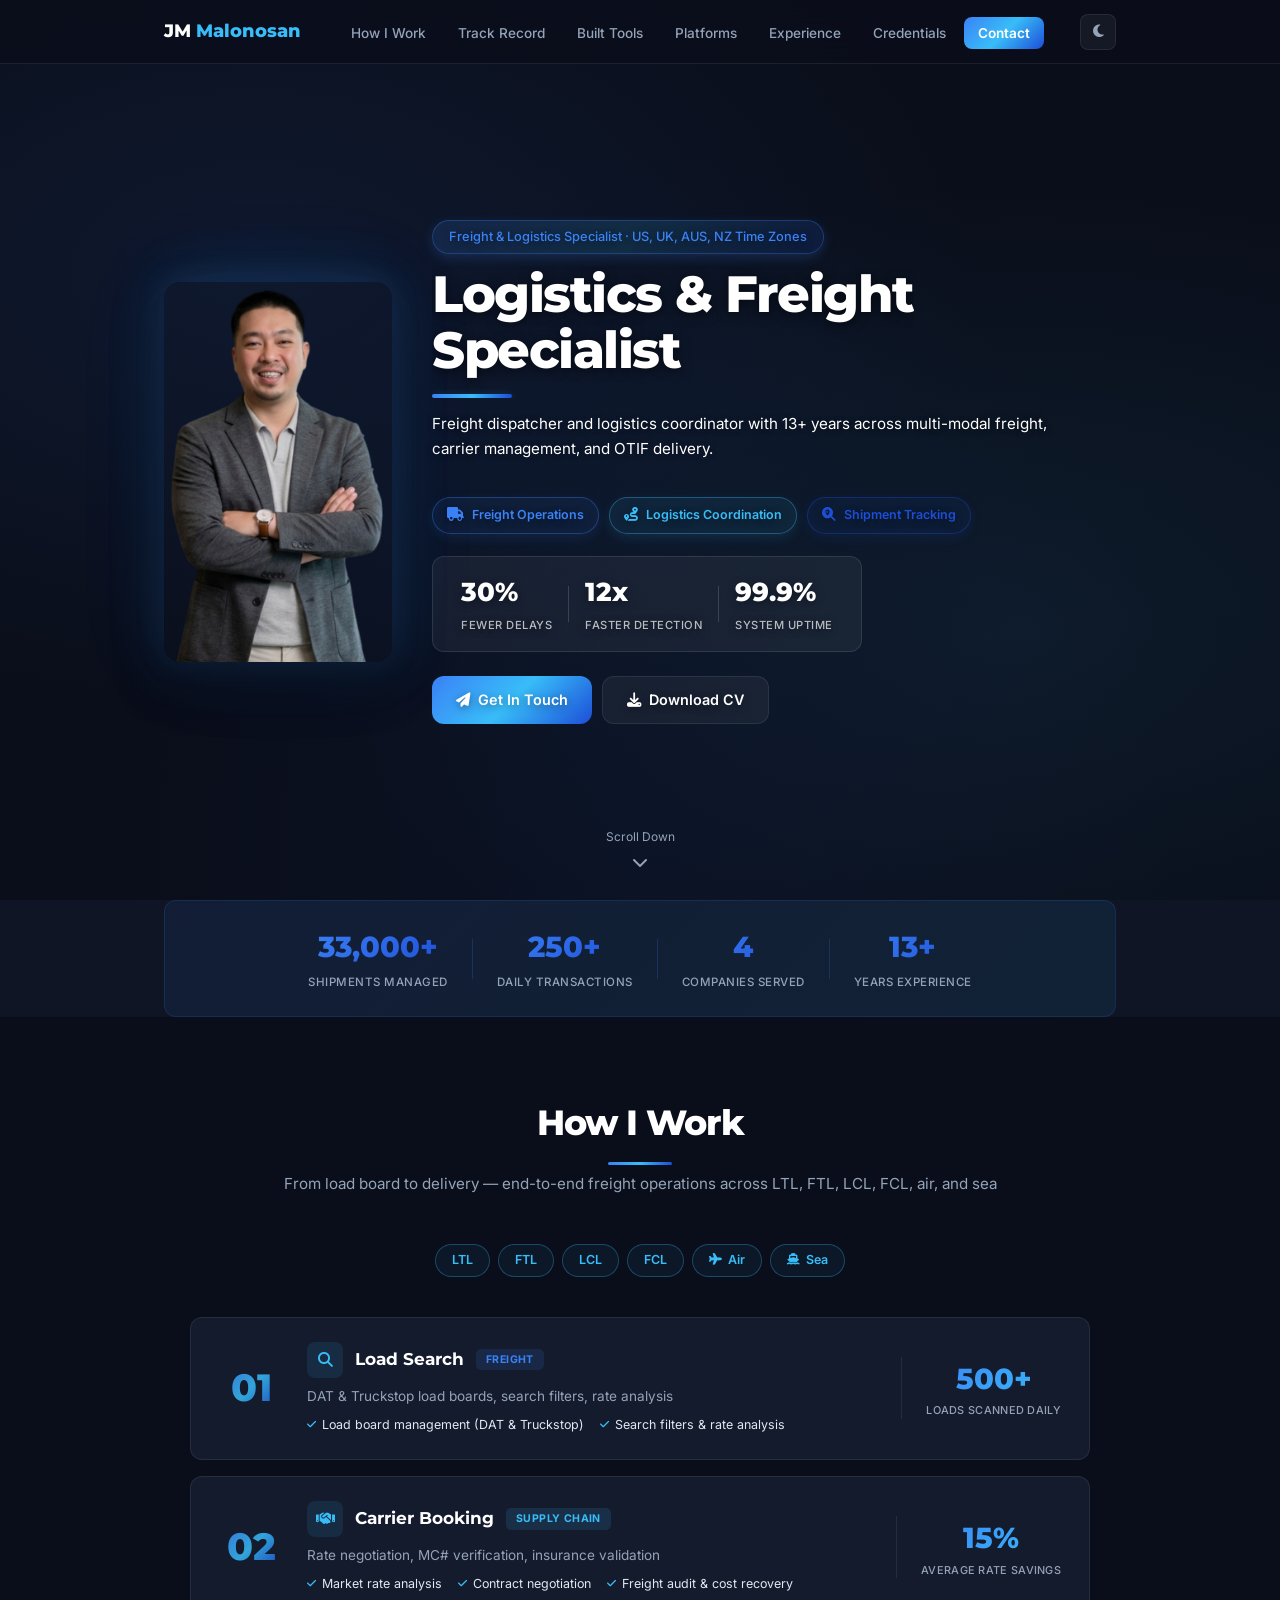
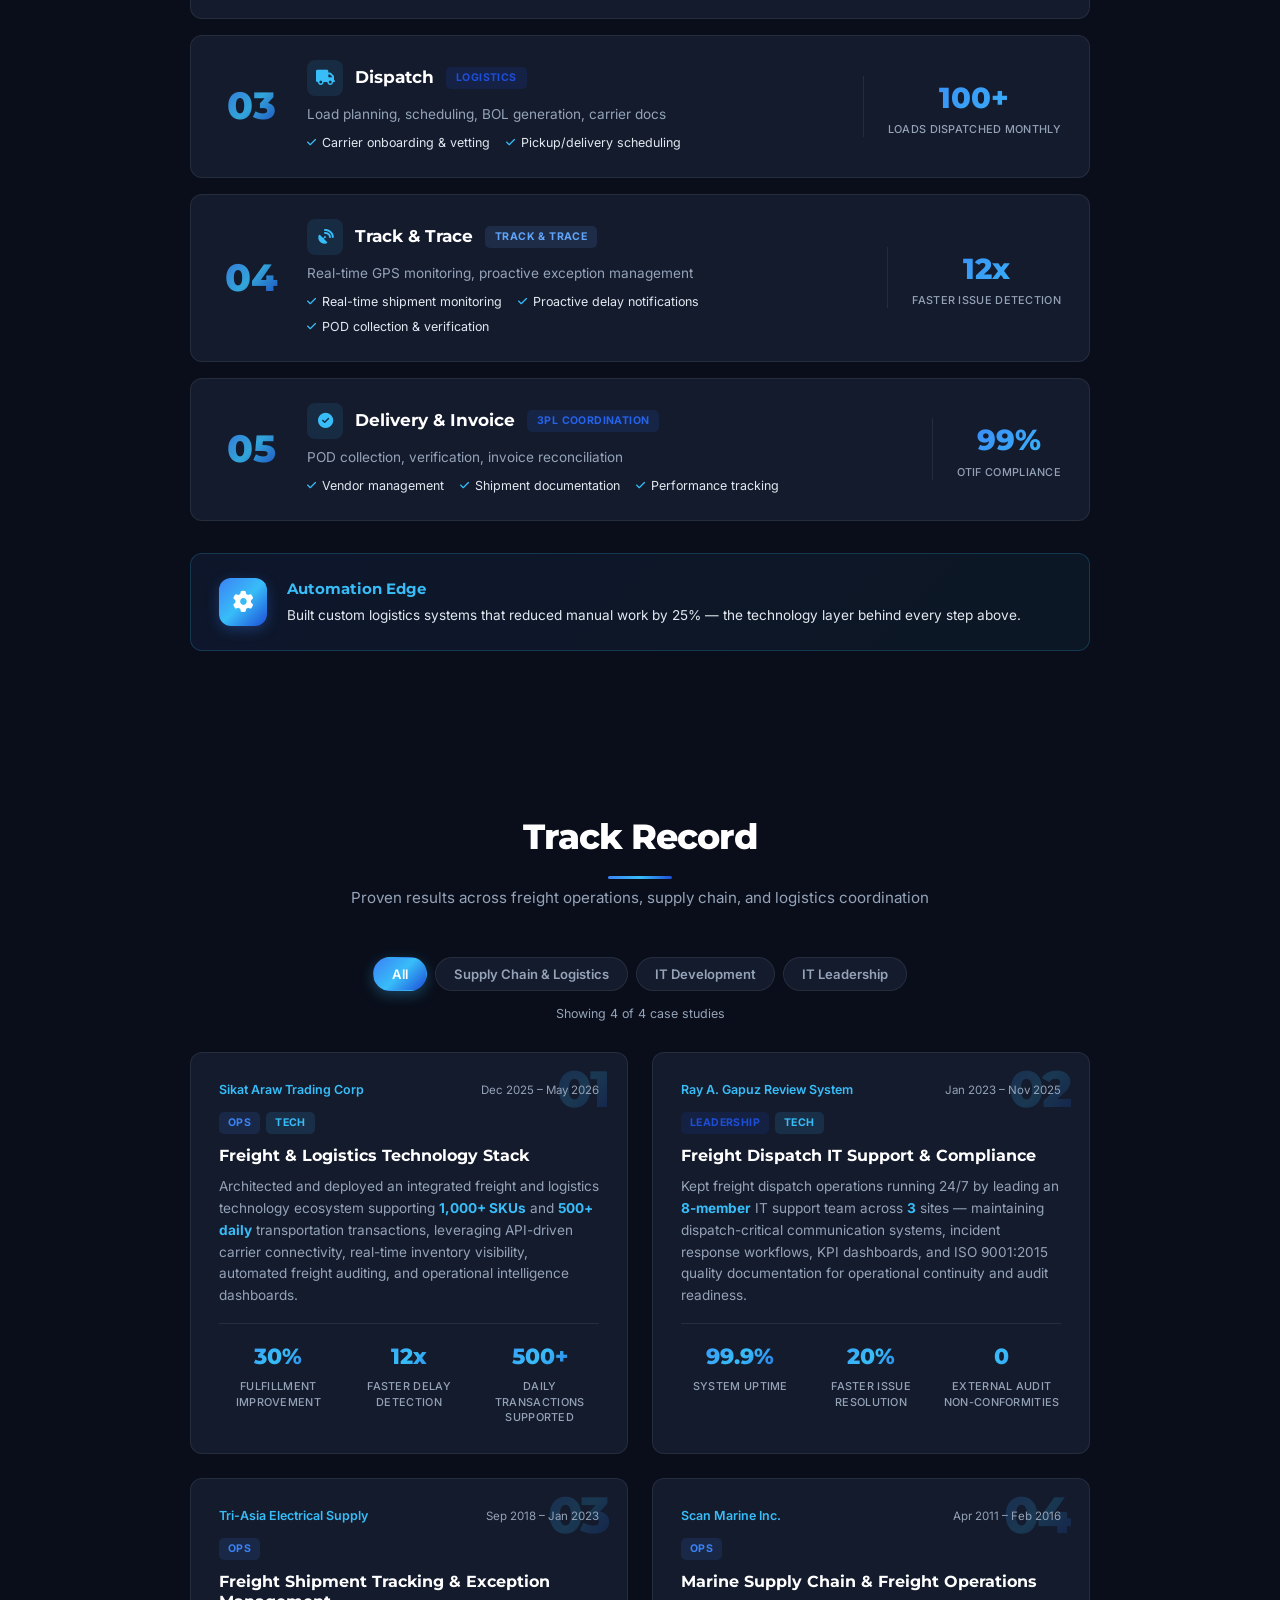
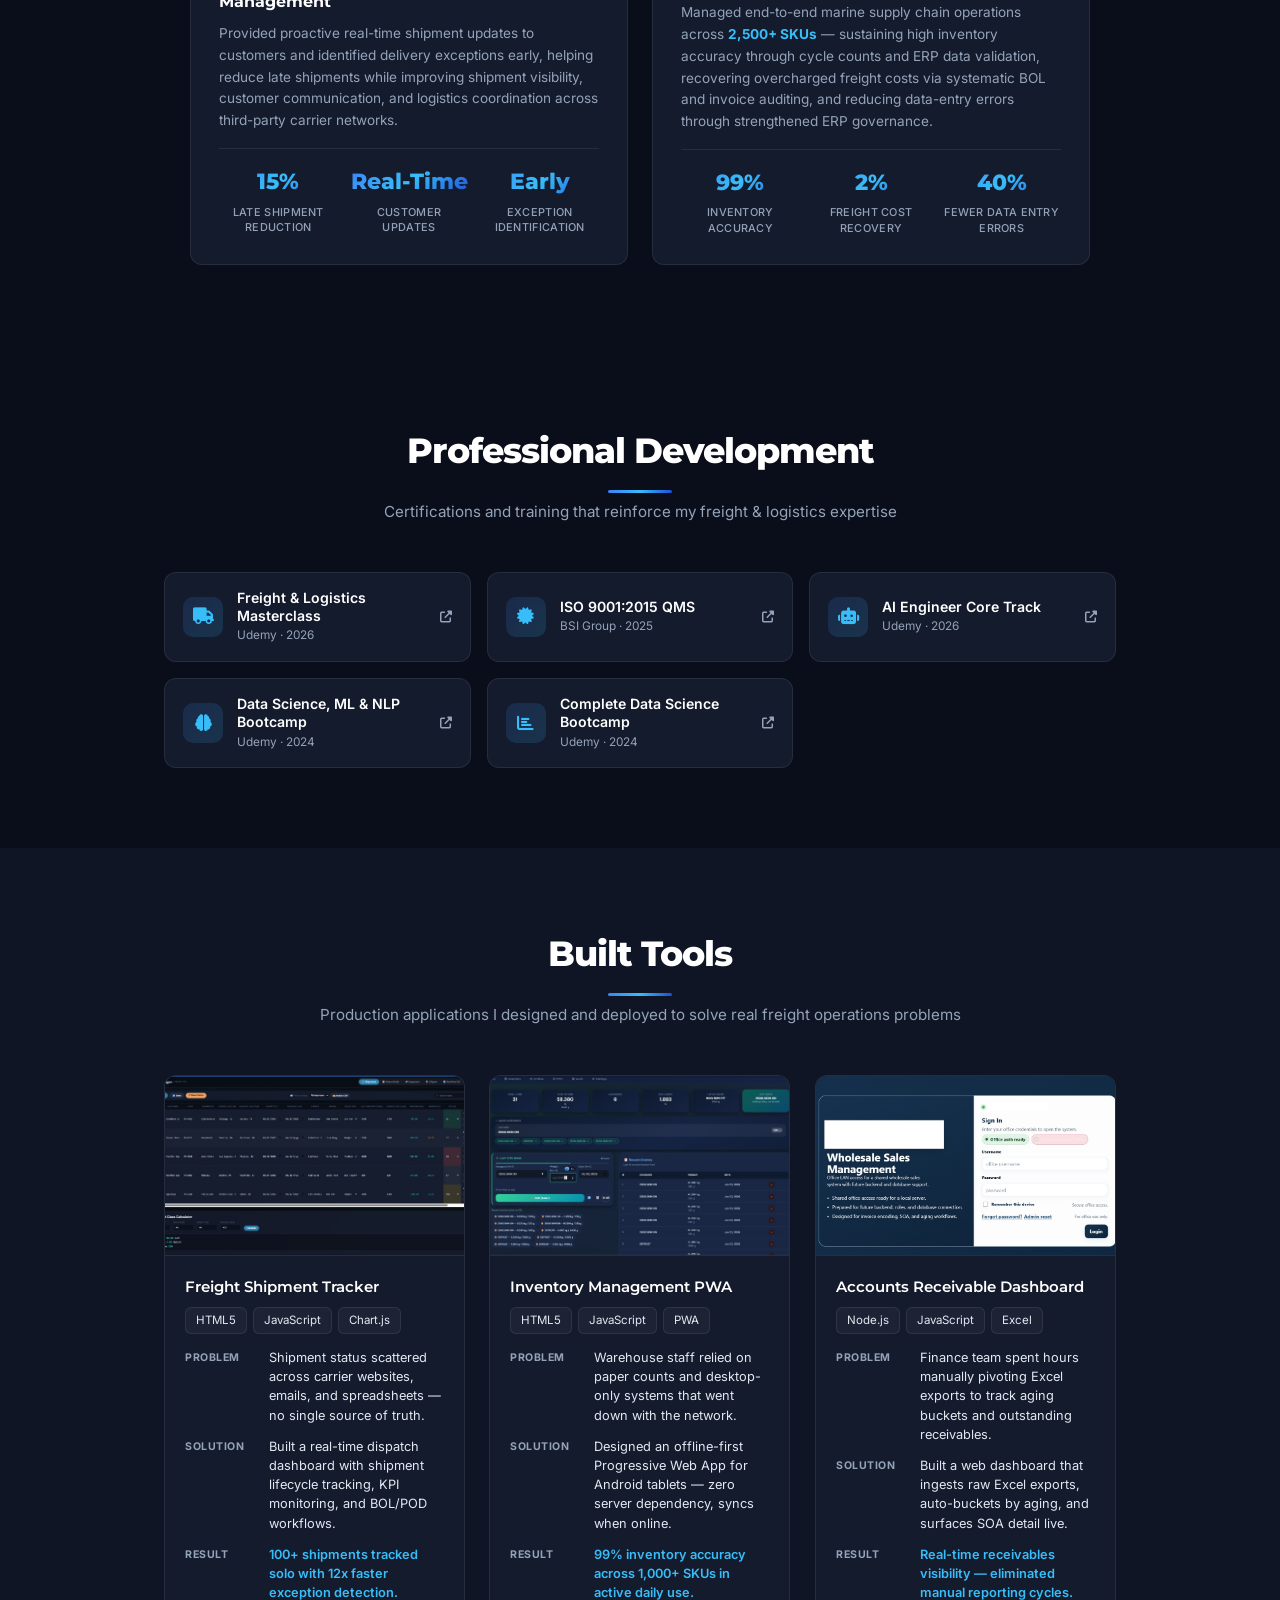
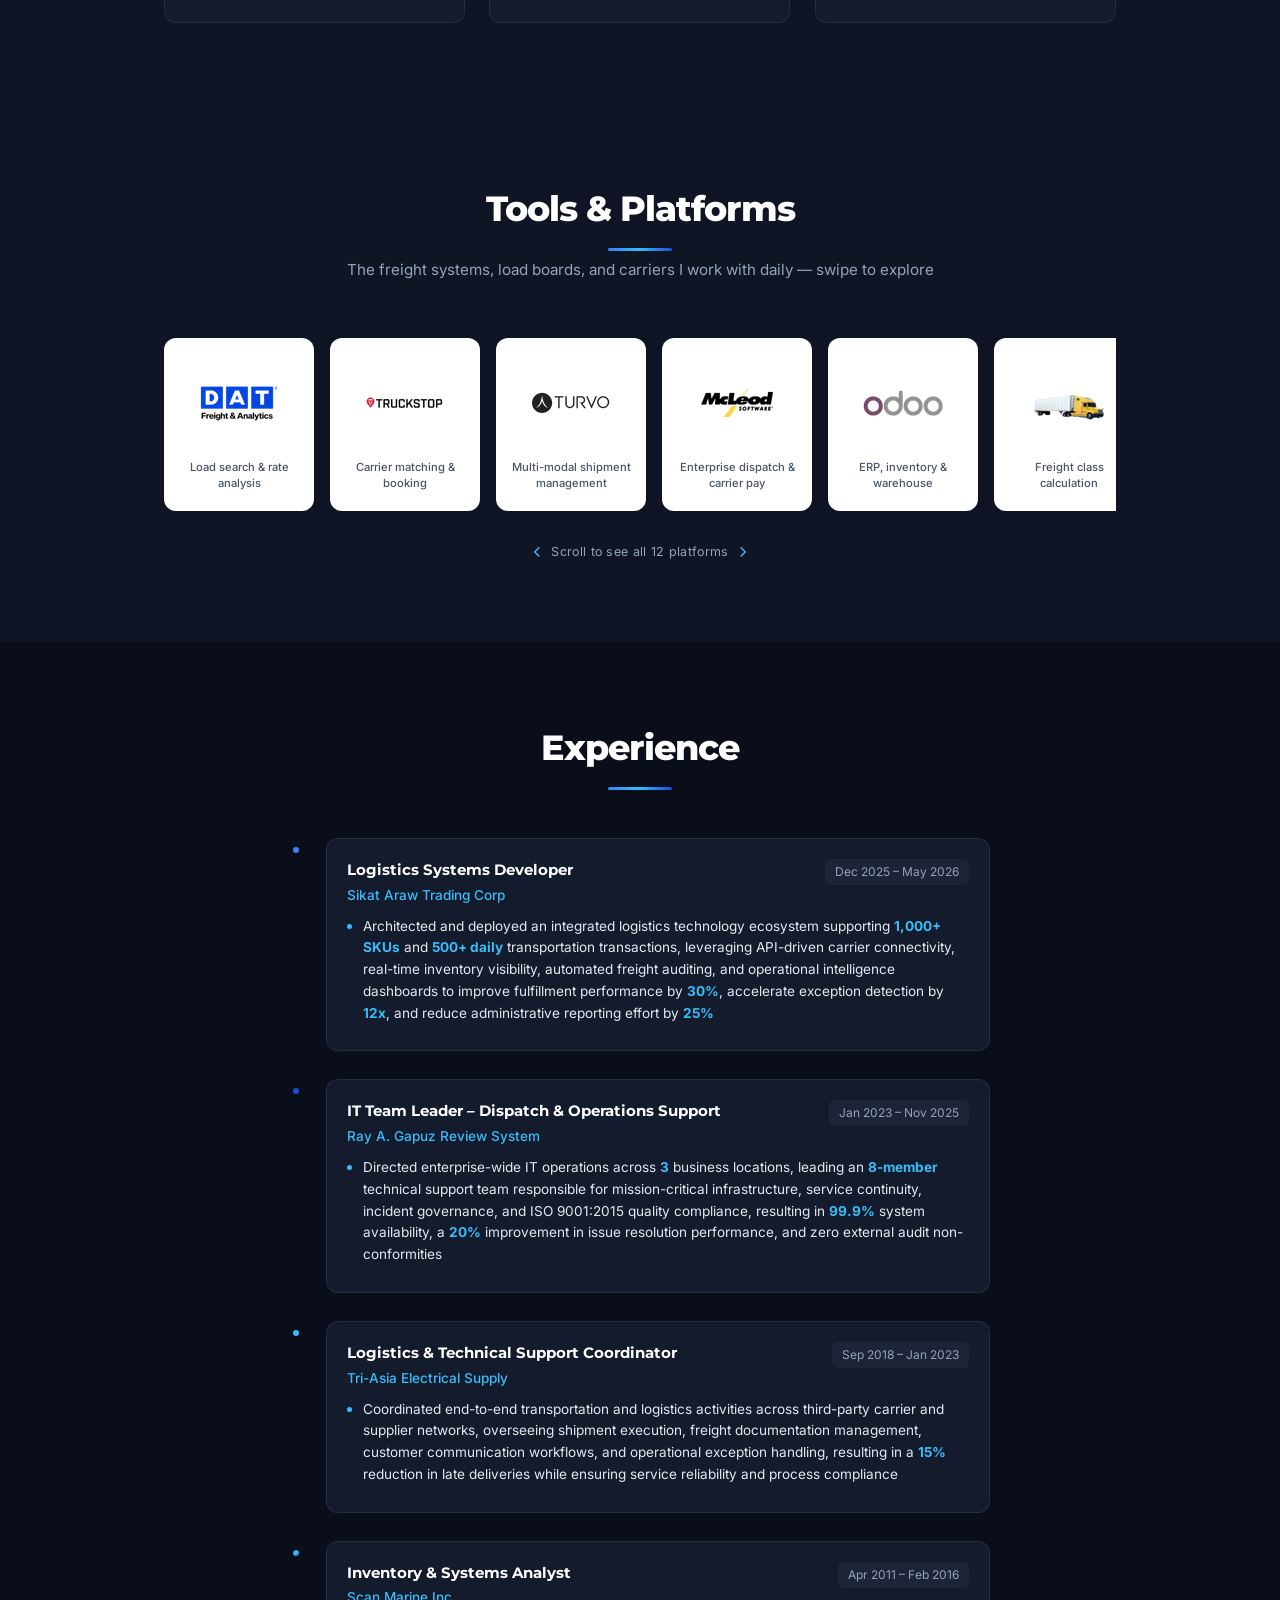
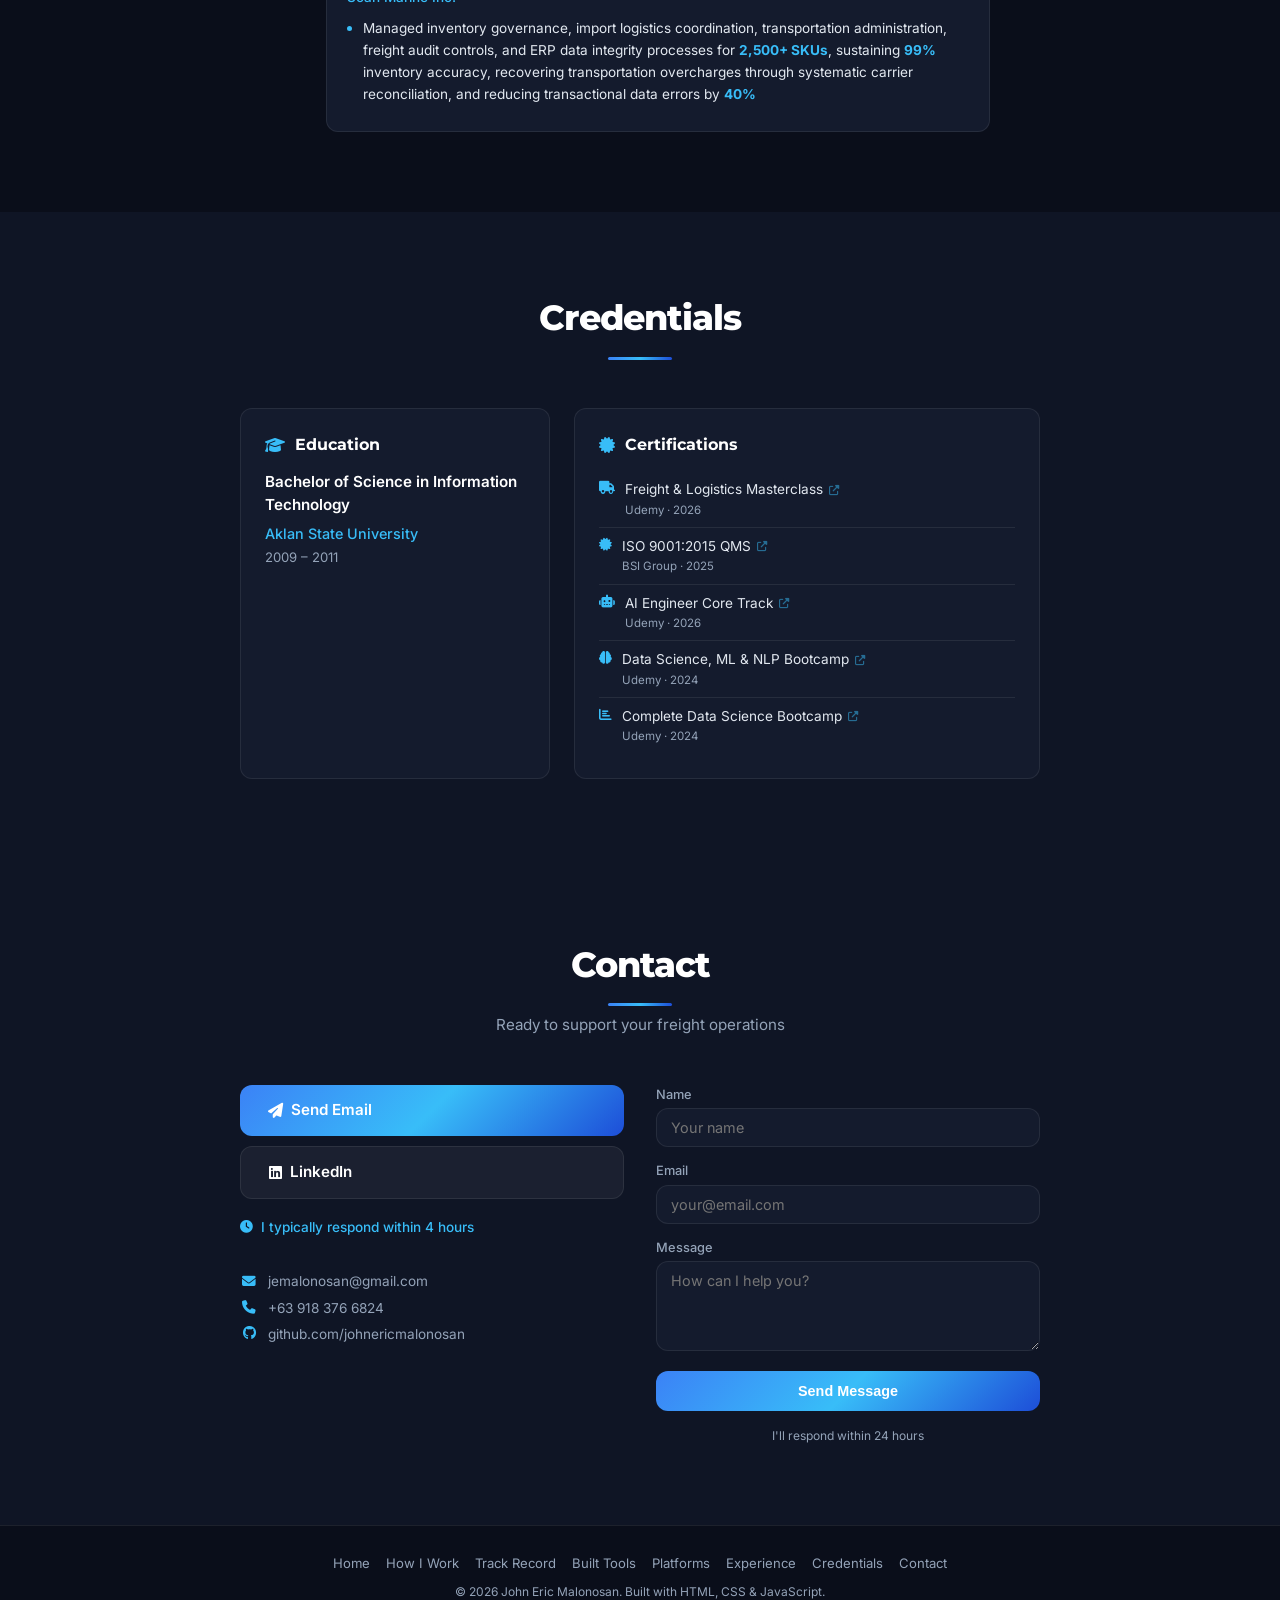
==== commit fd274d47: "851c5b3e-a857-492d-9b6e-ec5788037826" ====
--- a/public/portfolio/index.html
+++ b/public/portfolio/index.html
@@ -384,6 +384,57 @@
     </div>
 </section>
 
+<section id="development" class="section">
+    <div class="container">
+        <div class="section-header">
+            <h2>Professional Development</h2>
+            <p>Certifications and training that reinforce my freight &amp; logistics expertise</p>
+        </div>
+        <div class="dev-certs">
+            <a href="https://drive.google.com/file/d/1KnuJ2hrznLSdW26as18B2IpmVF1L5Ayh/view?usp=drive_link" target="_blank" rel="noopener noreferrer" class="dev-cert">
+                <div class="dev-cert-icon"><i class="fas fa-truck"></i></div>
+                <div class="dev-cert-body">
+                    <span class="dev-cert-name">Freight &amp; Logistics Masterclass</span>
+                    <span class="dev-cert-meta">Udemy · 2026</span>
+                </div>
+                <i class="fas fa-external-link-alt dev-cert-link"></i>
+            </a>
+            <a href="https://drive.google.com/file/d/1PTNm1465qMmWcdxfR-_7bHgueylVAHHV/view?usp=drive_link" target="_blank" rel="noopener noreferrer" class="dev-cert">
+                <div class="dev-cert-icon"><i class="fas fa-certificate"></i></div>
+                <div class="dev-cert-body">
+                    <span class="dev-cert-name">ISO 9001:2015 QMS</span>
+                    <span class="dev-cert-meta">BSI Group · 2025</span>
+                </div>
+                <i class="fas fa-external-link-alt dev-cert-link"></i>
+            </a>
+            <a href="https://drive.google.com/file/d/1B6sgNODKl2tVHGClrCe6w1sG0OGbT7dt/view?usp=drive_link" target="_blank" rel="noopener noreferrer" class="dev-cert">
+                <div class="dev-cert-icon"><i class="fas fa-robot"></i></div>
+                <div class="dev-cert-body">
+                    <span class="dev-cert-name">AI Engineer Core Track</span>
+                    <span class="dev-cert-meta">Udemy · 2026</span>
+                </div>
+                <i class="fas fa-external-link-alt dev-cert-link"></i>
+            </a>
+            <a href="https://drive.google.com/file/d/1DPgsLUUJe1ZAeOkz92OJ3QMepwE0q_r4/view?usp=drive_link" target="_blank" rel="noopener noreferrer" class="dev-cert">
+                <div class="dev-cert-icon"><i class="fas fa-brain"></i></div>
+                <div class="dev-cert-body">
+                    <span class="dev-cert-name">Data Science, ML &amp; NLP Bootcamp</span>
+                    <span class="dev-cert-meta">Udemy · 2024</span>
+                </div>
+                <i class="fas fa-external-link-alt dev-cert-link"></i>
+            </a>
+            <a href="https://drive.google.com/file/d/1gIiB7DKF1tShJJOiZY-Xmgp0cYa1stD-/view?usp=drive_link" target="_blank" rel="noopener noreferrer" class="dev-cert">
+                <div class="dev-cert-icon"><i class="fas fa-chart-bar"></i></div>
+                <div class="dev-cert-body">
+                    <span class="dev-cert-name">Complete Data Science Bootcamp</span>
+                    <span class="dev-cert-meta">Udemy · 2024</span>
+                </div>
+                <i class="fas fa-external-link-alt dev-cert-link"></i>
+            </a>
+        </div>
+    </div>
+</section>
+
 <section id="tools" class="section section-alt">
     <div class="container">
         <div class="section-header">
--- a/public/portfolio/styles.css
+++ b/public/portfolio/styles.css
@@ -180,6 +180,21 @@
 .no-js .case-results { opacity: 1; transform: none; }
 @media (prefers-reduced-motion: reduce) { .case-results { opacity: 1; transform: none; transition: none; } }
 
+/* PROFESSIONAL DEVELOPMENT — certification cards strip */
+.dev-certs { display: grid; grid-template-columns: repeat(auto-fit, minmax(240px, 1fr)); gap: 16px; max-width: 1000px; margin: 0 auto; }
+.dev-cert { display: flex; align-items: center; gap: 14px; background: var(--bg-card); border: 1px solid var(--border); border-radius: var(--radius); padding: 16px 18px; transition: all 0.3s; text-decoration: none; color: inherit; }
+.dev-cert:hover { transform: translateY(-3px); border-color: var(--border-hover); box-shadow: 0 8px 20px rgba(0,0,0,0.2); }
+.dev-cert-icon { width: 40px; height: 40px; border-radius: 10px; background: linear-gradient(135deg, rgba(59,130,246,0.15), rgba(56,189,248,0.15)); display: flex; align-items: center; justify-content: center; color: var(--accent); font-size: 1.05rem; flex-shrink: 0; }
+.dev-cert-body { flex: 1; min-width: 0; }
+.dev-cert-name { display: block; font-size: 0.88rem; font-weight: 600; color: var(--text-primary); line-height: 1.3; margin-bottom: 2px; }
+.dev-cert-meta { display: block; font-size: 0.74rem; color: var(--text-muted); }
+.dev-cert-link { color: var(--text-muted); font-size: 0.75rem; flex-shrink: 0; transition: color 0.25s; }
+.dev-cert:hover .dev-cert-link { color: var(--accent); }
+
+@media (max-width: 768px) {
+    .dev-certs { grid-template-columns: 1fr; }
+}
+
 /* TOOLS GALLERY */
 .tools-gallery-grid { display: grid; grid-template-columns: repeat(3, 1fr); gap: 24px; }
 .tool-gallery-card { background: var(--bg-card); border: 1px solid var(--border); border-radius: var(--radius); overflow: hidden; transition: all 0.3s; cursor: pointer; }
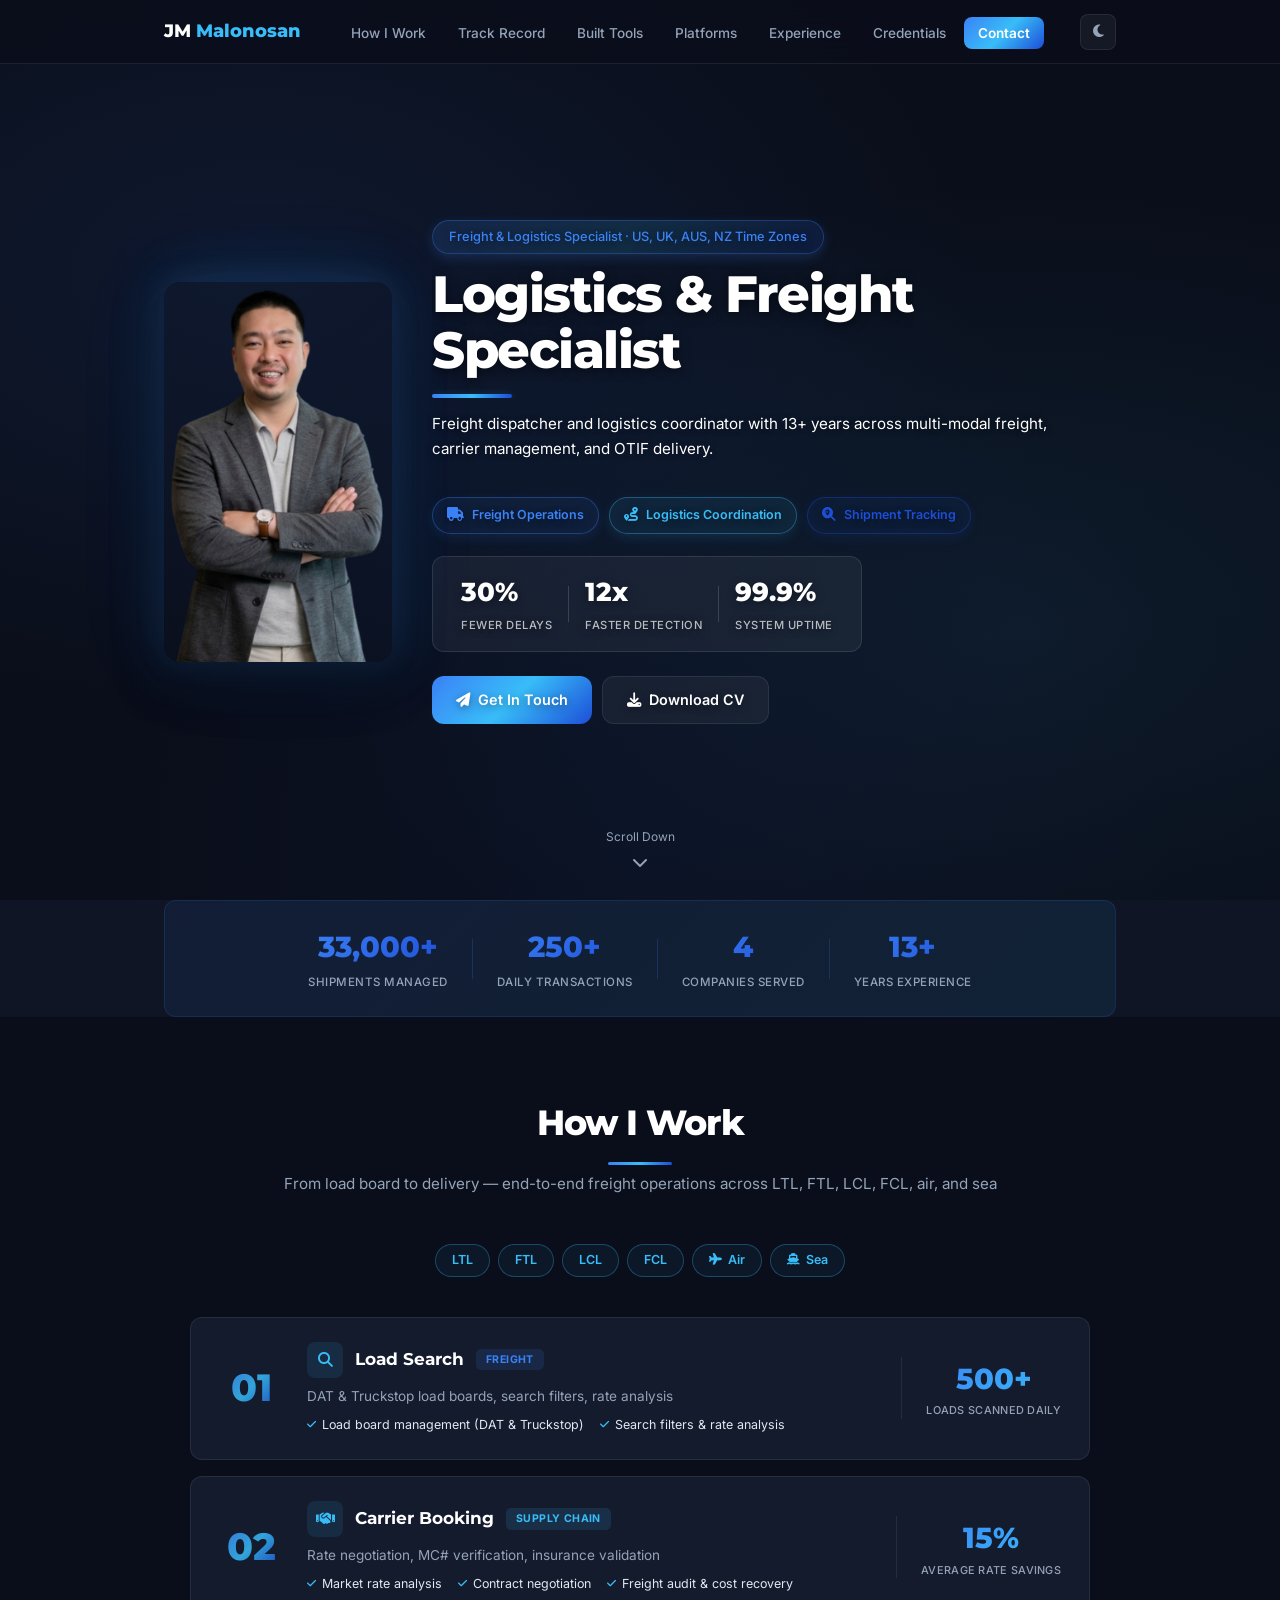
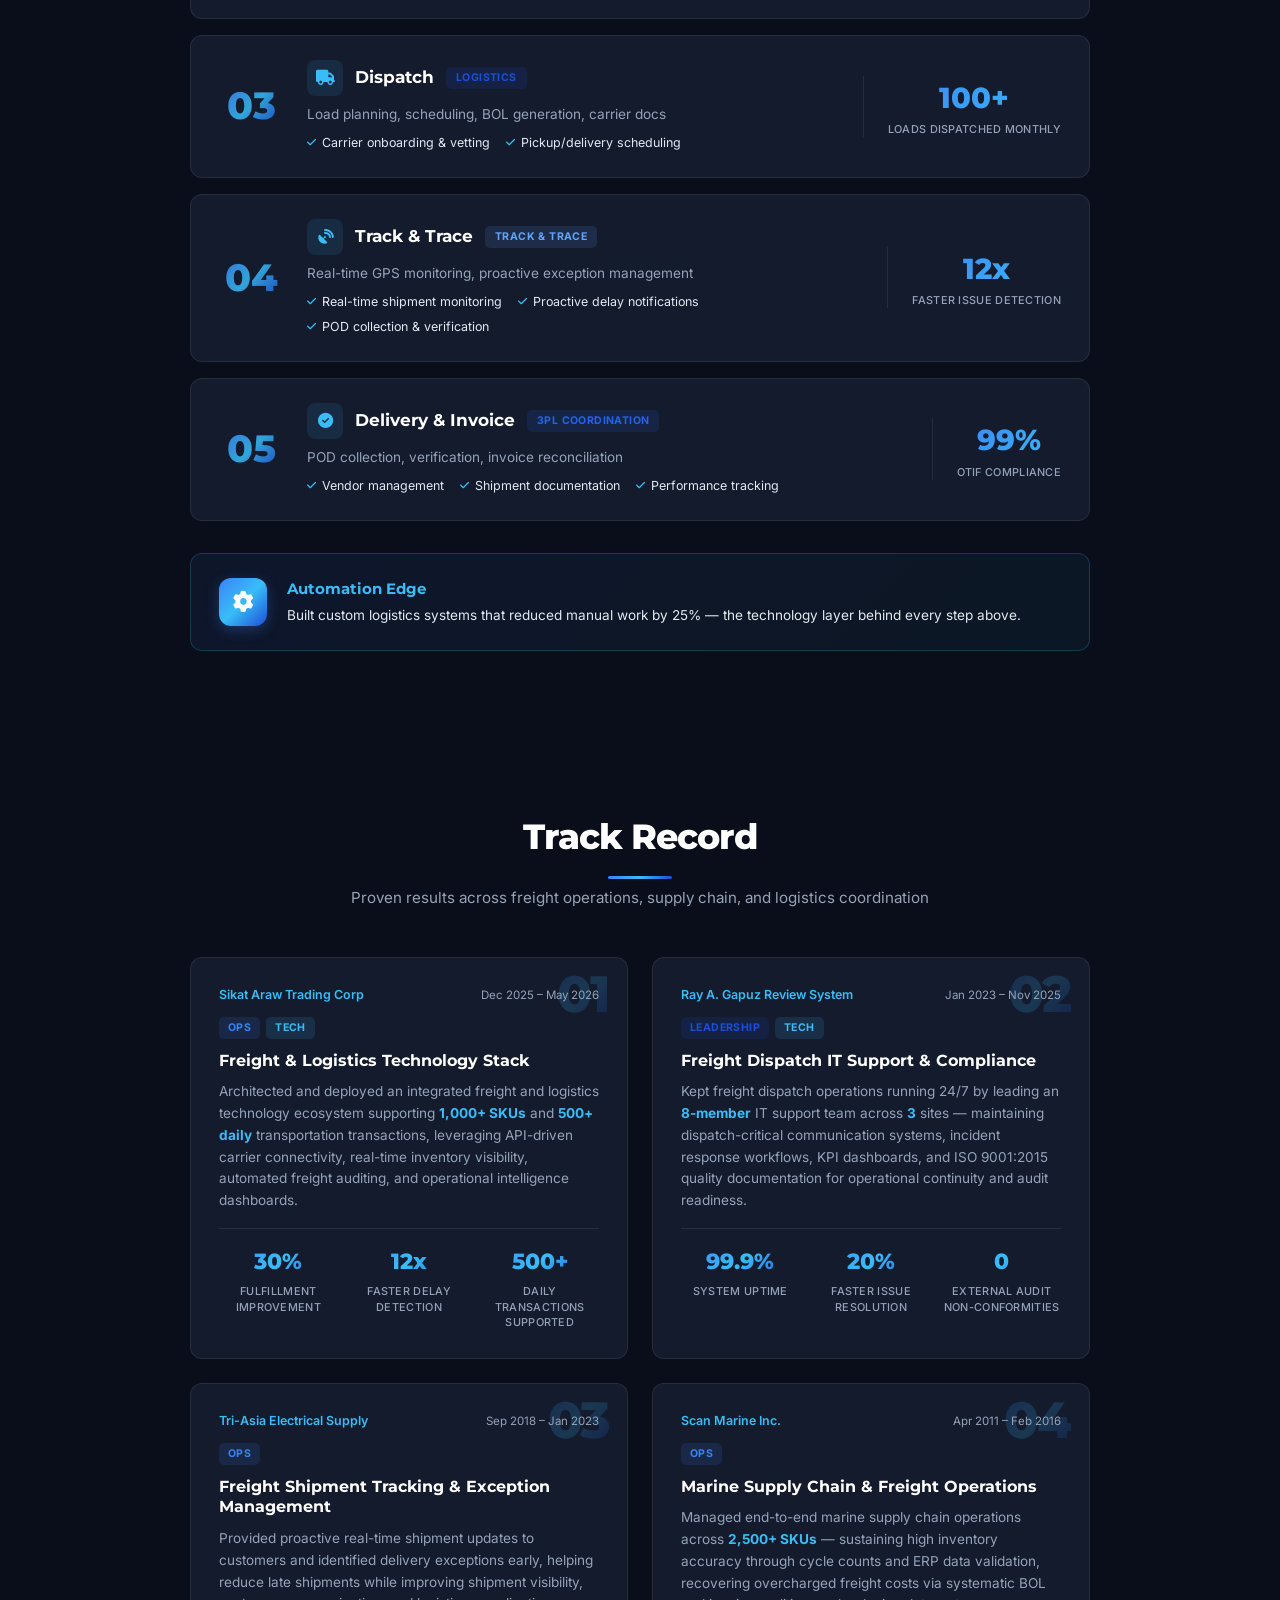
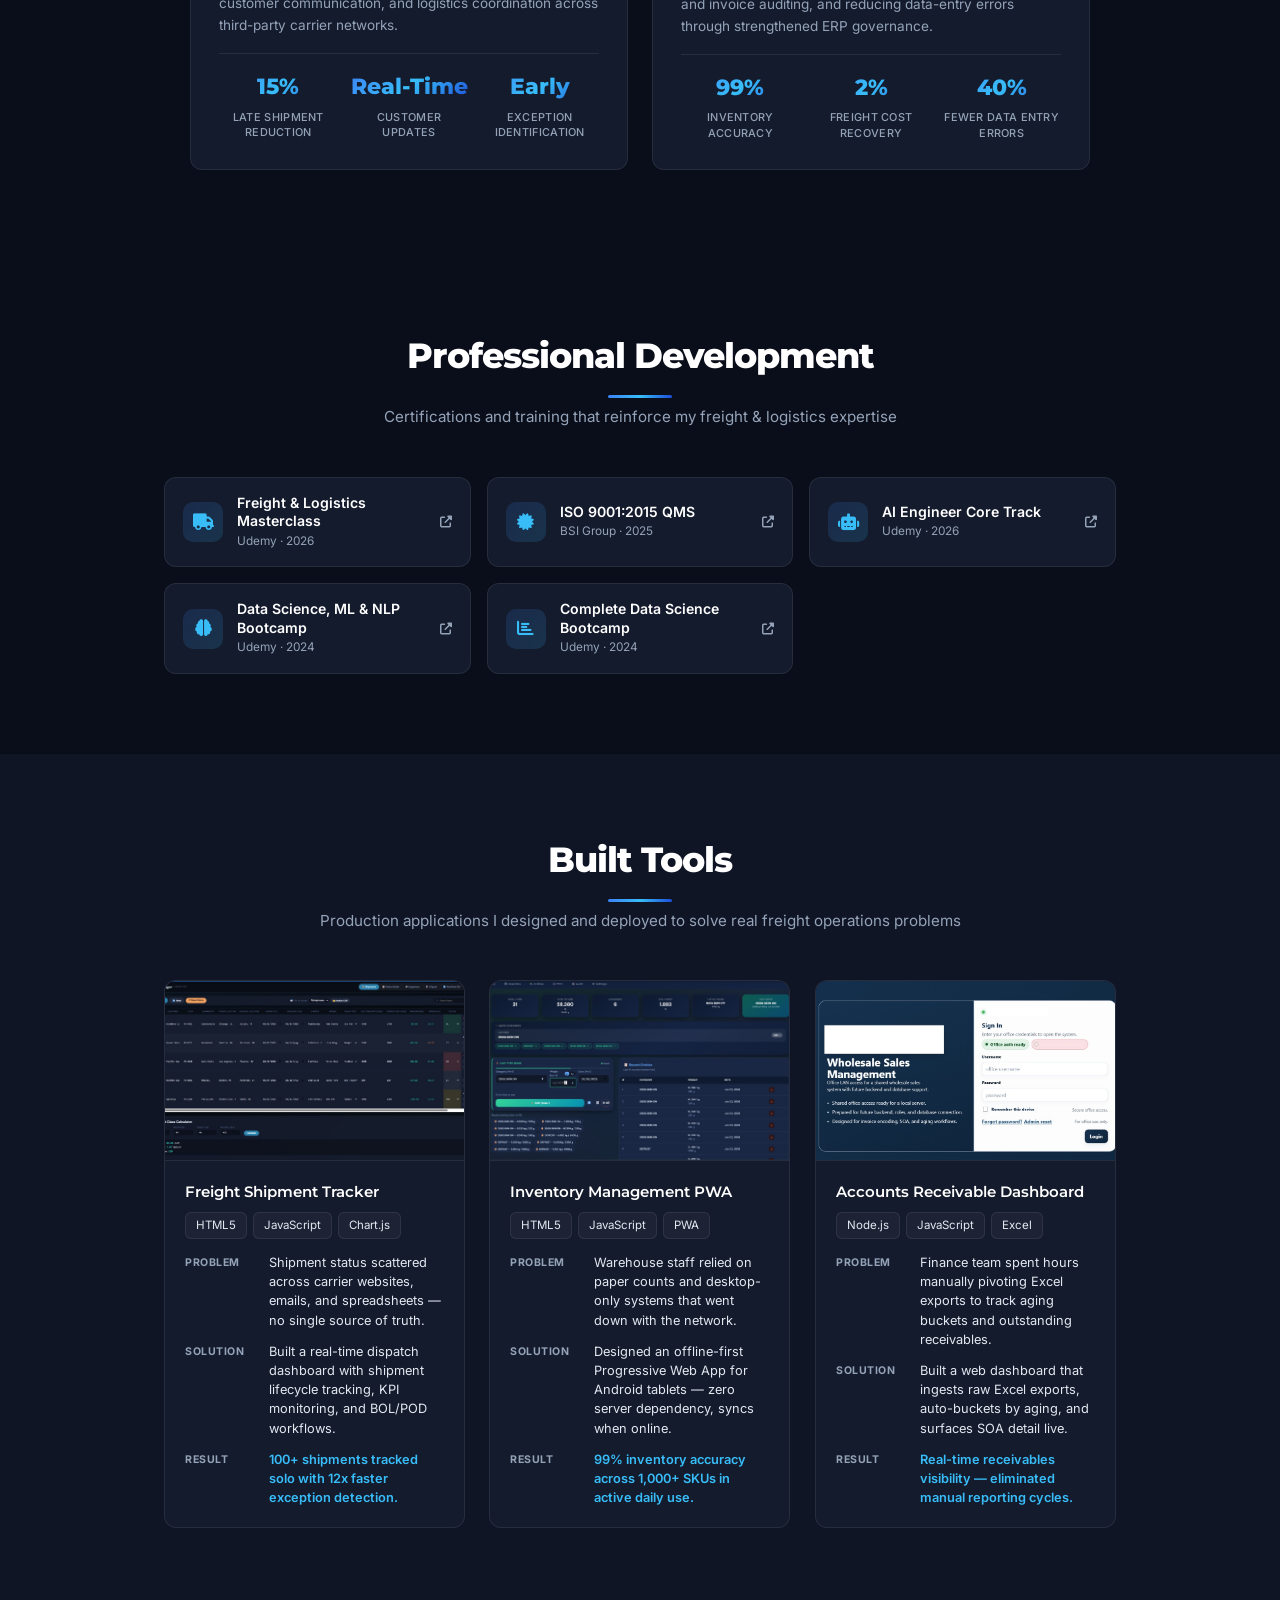
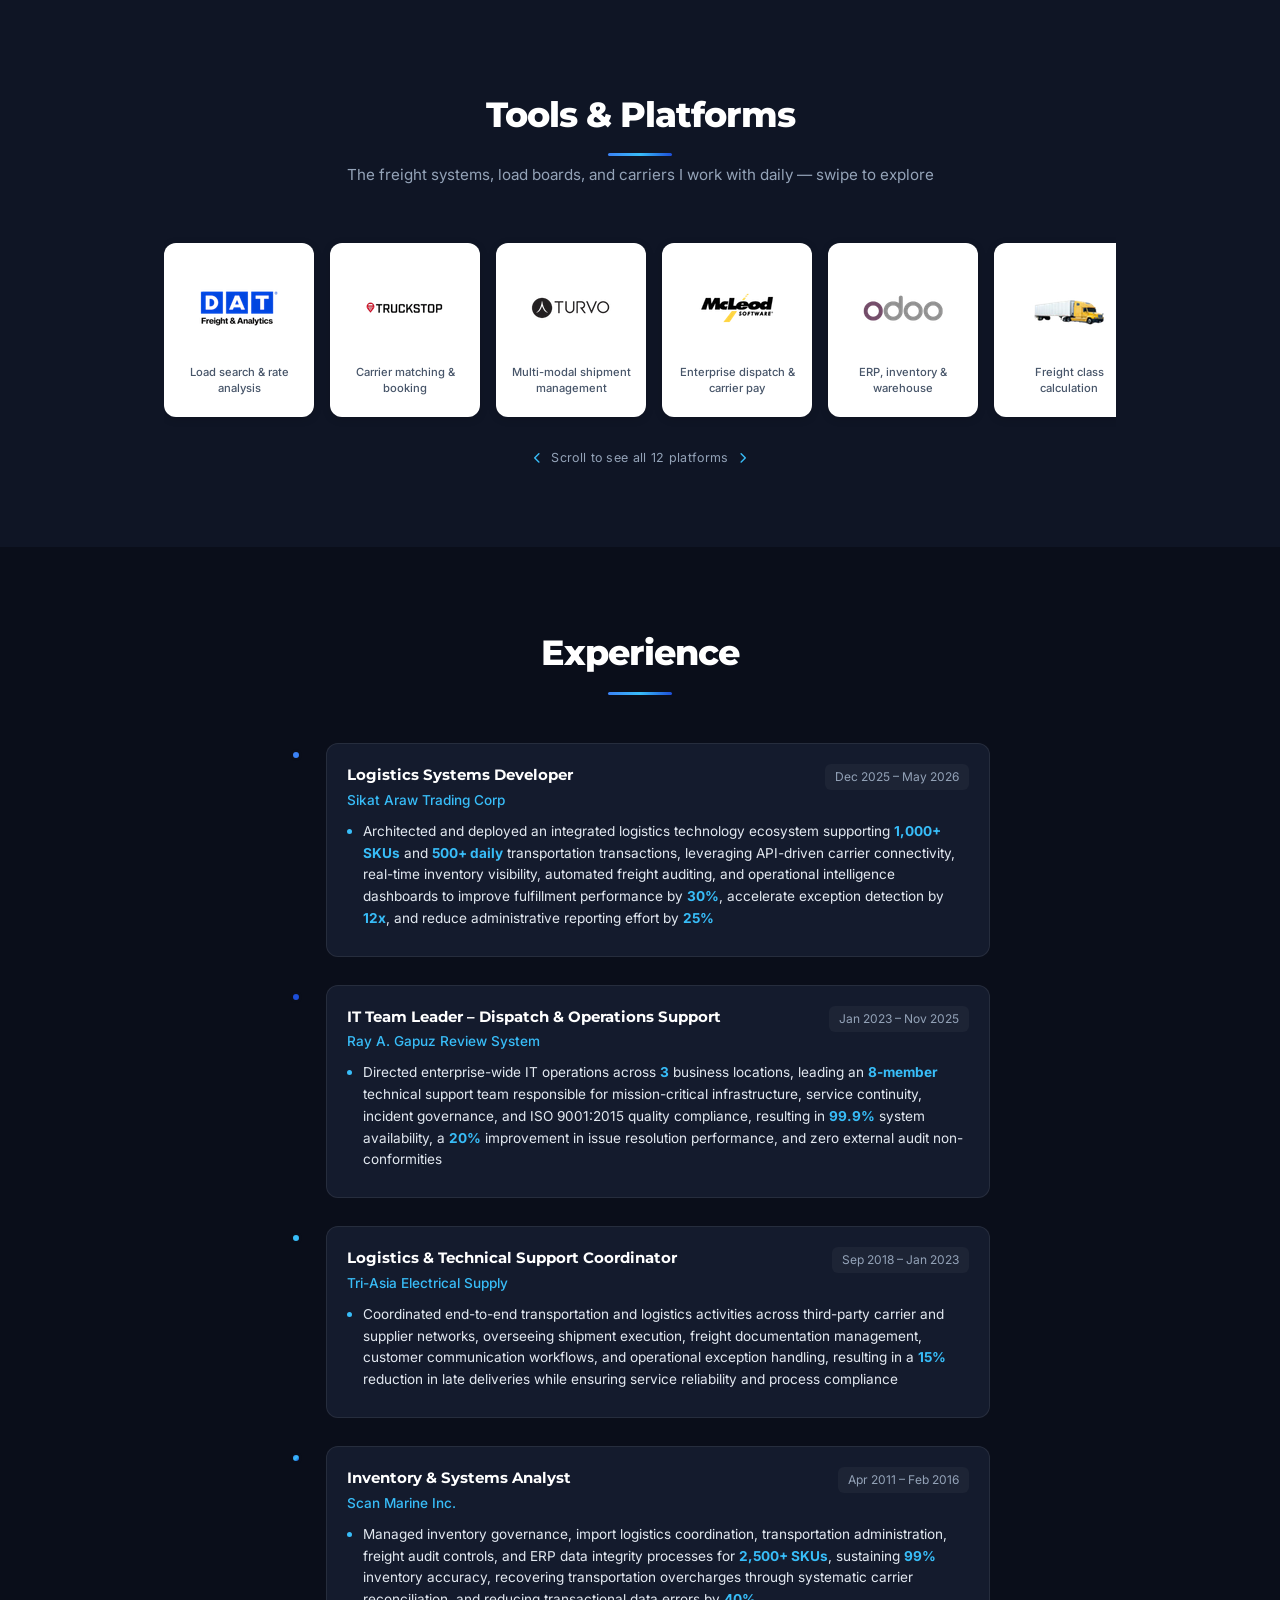
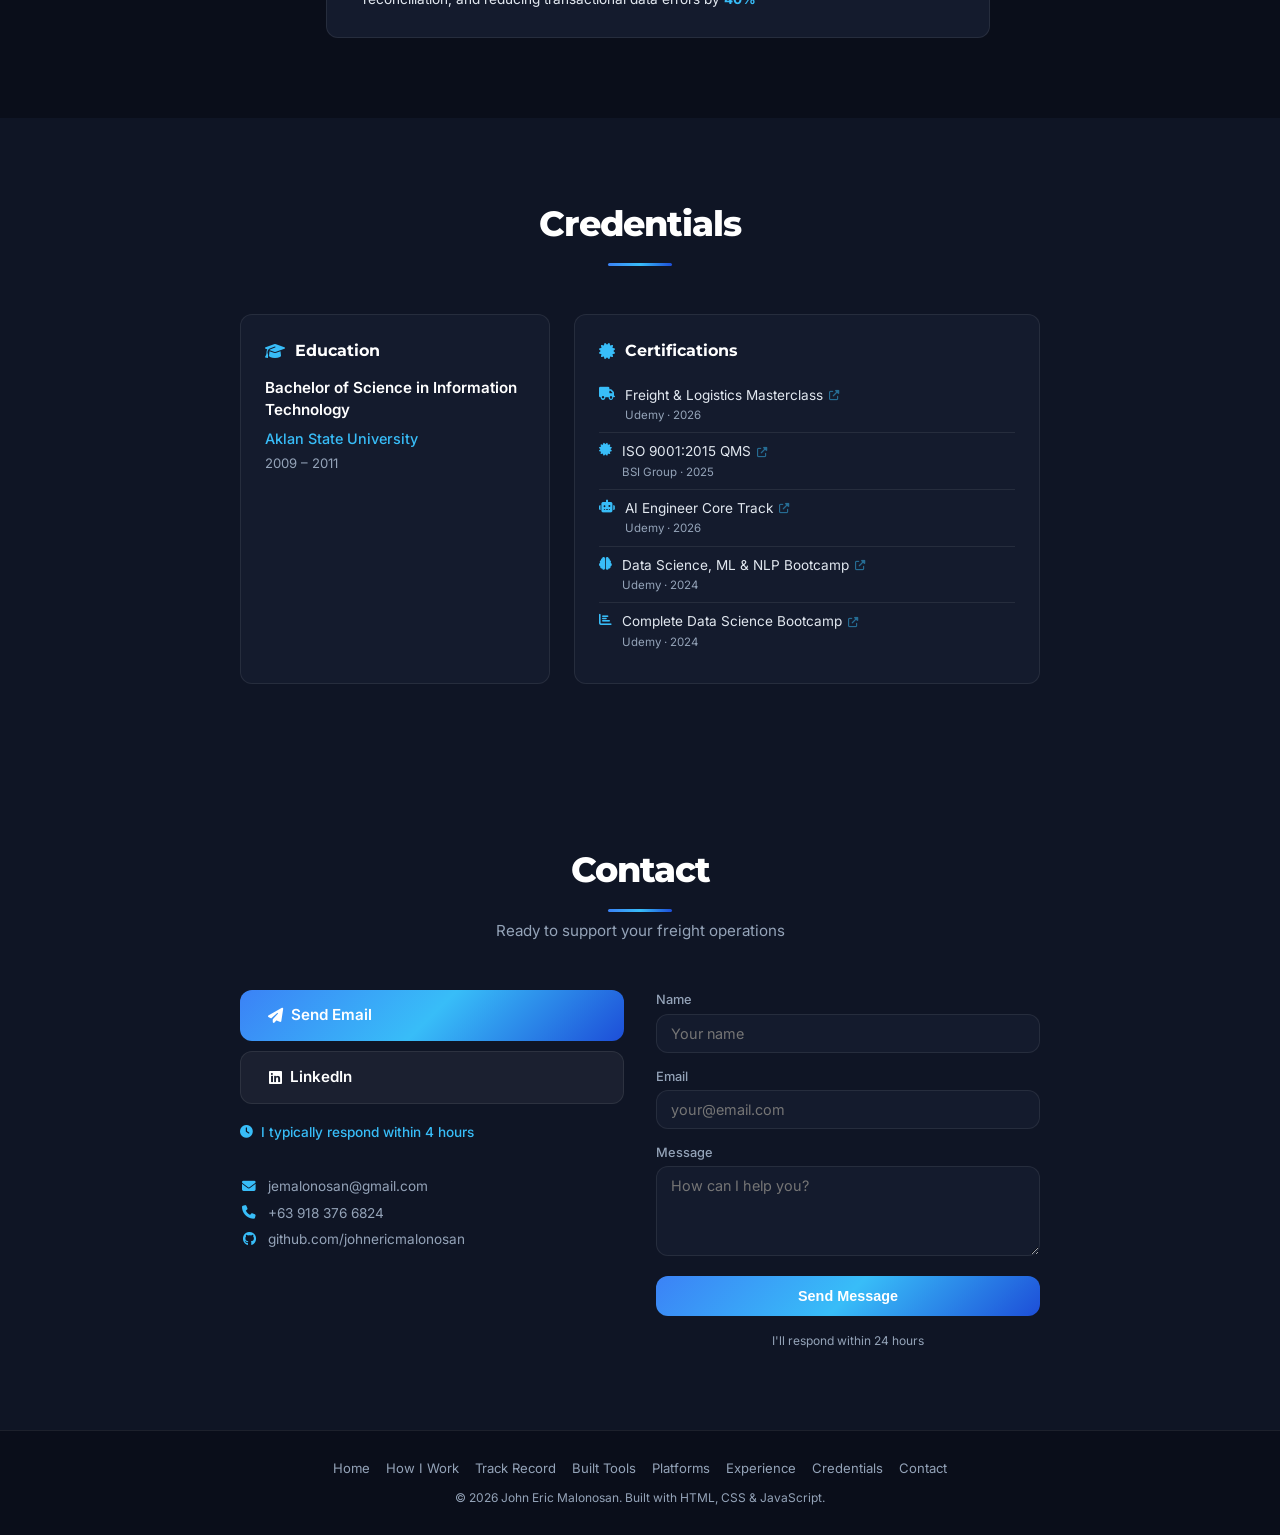
==== commit 26af082f: "1e007175-d871-41e1-8c65-f6724936eb0e" ====
--- a/public/portfolio/index.html
+++ b/public/portfolio/index.html
@@ -276,13 +276,6 @@
             <h2>Track Record</h2>
             <p>Proven results across freight operations, supply chain, and logistics coordination</p>
         </div>
-        <div class="case-filter-bar" role="tablist" aria-label="Filter case studies">
-            <button class="case-filter-btn active" data-filter="all" role="tab" aria-selected="true">All</button>
-            <button class="case-filter-btn" data-filter="ops" role="tab" aria-selected="false">Supply Chain & Logistics</button>
-            <button class="case-filter-btn" data-filter="tech" role="tab" aria-selected="false">IT Development</button>
-            <button class="case-filter-btn" data-filter="leadership" role="tab" aria-selected="false">IT Leadership</button>
-        </div>
-        <p class="case-filter-count" aria-live="polite">Showing 4 of 4 case studies</p>
         <div class="cases-grid">
             <div class="case-card stagger-in" data-tags="ops tech">
                 <span class="case-num" aria-hidden="true">01</span>
--- a/public/portfolio/styles.css
+++ b/public/portfolio/styles.css
@@ -429,16 +429,8 @@
 .pillar-lead { color: var(--accent-gold); border-color: rgba(29,78,216,0.35); background: rgba(29,78,216,0.08); box-shadow: 0 4px 12px rgba(29,78,216,0.12); }
 
 /* ============================================================
-   CASE STUDY FILTER — filterable case studies (6.1)
+   CASE STUDY PILLAR BADGES — category tags on each card
    ============================================================ */
-.case-filter-bar { display: flex; flex-wrap: wrap; justify-content: center; gap: 8px; margin-bottom: 14px; }
-.case-filter-btn { padding: 8px 18px; border-radius: 50px; border: 1px solid var(--border); background: var(--bg-card); color: var(--text-muted); font-size: 0.82rem; font-weight: 600; cursor: pointer; transition: all 0.25s; font-family: var(--font-body); }
-.case-filter-btn:hover { color: var(--text-primary); border-color: var(--border-hover); transform: translateY(-1px); }
-.case-filter-btn.active { background: var(--gradient); color: #fff; border-color: transparent; box-shadow: 0 4px 14px rgba(56,189,248,0.3); }
-.case-filter-btn:focus-visible { outline: 2px solid var(--accent); outline-offset: 2px; }
-
-.case-filter-count { text-align: center; font-size: 0.78rem; color: var(--text-muted); margin-bottom: 28px; }
-
 .case-pillar-tags { display: flex; flex-wrap: wrap; gap: 6px; margin-bottom: 12px; }
 .case-pillar-tag { padding: 3px 9px; border-radius: 5px; font-size: 0.66rem; font-weight: 700; text-transform: uppercase; letter-spacing: 0.4px; }
 .case-pillar-tag.tag-ops { color: var(--accent-freight); background: rgba(59,130,246,0.12); }
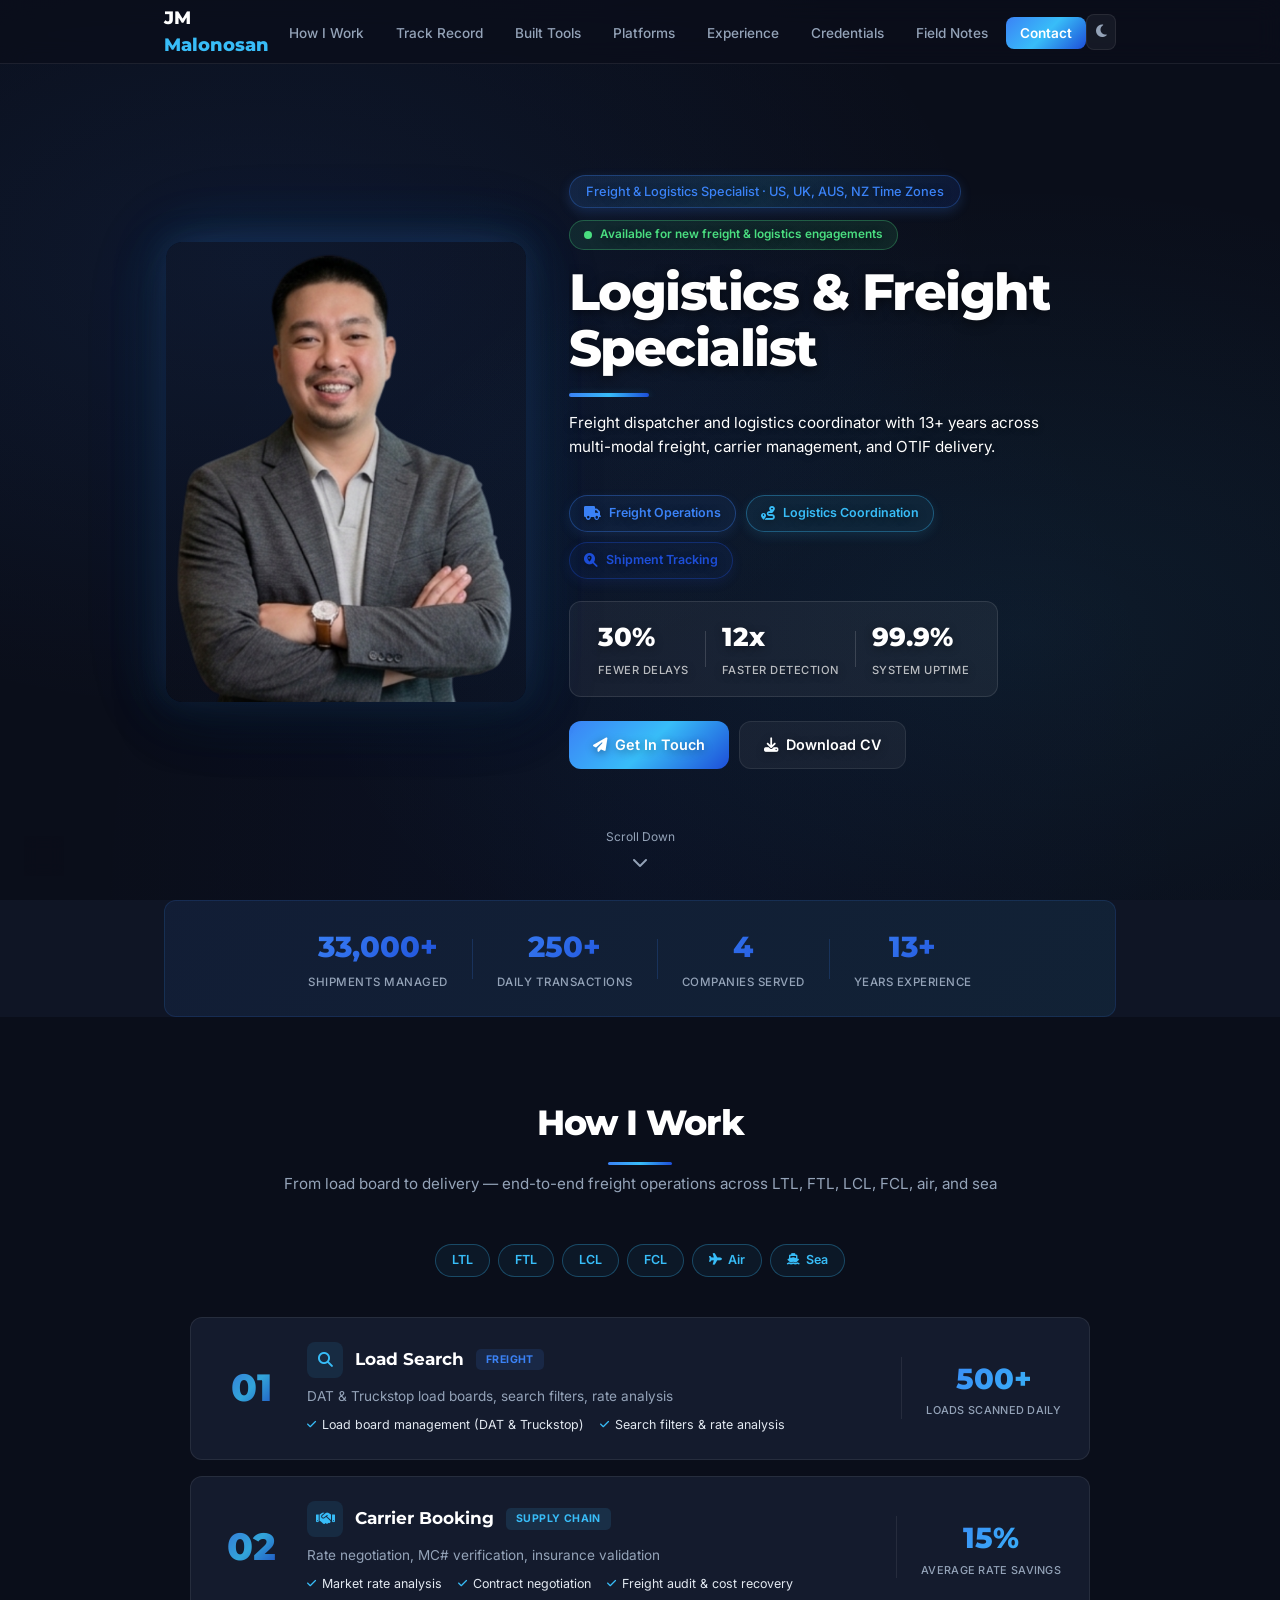
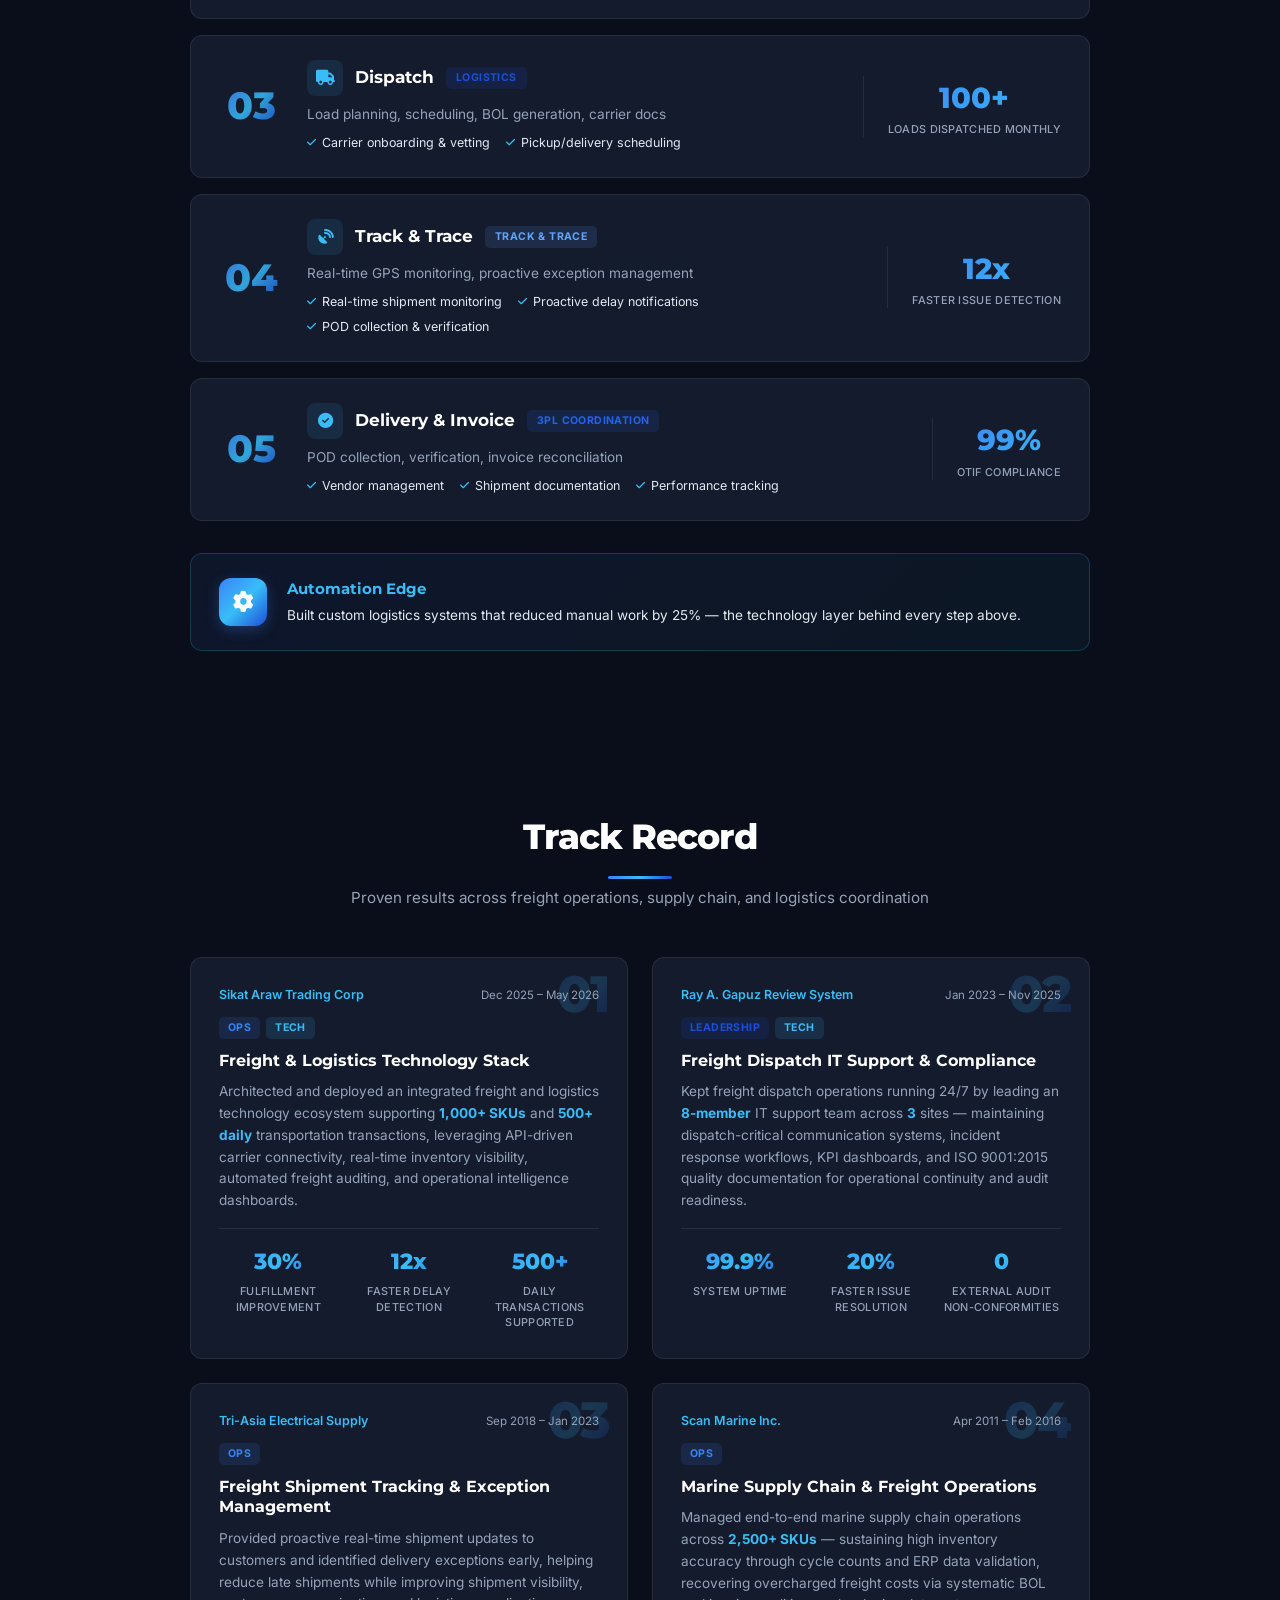
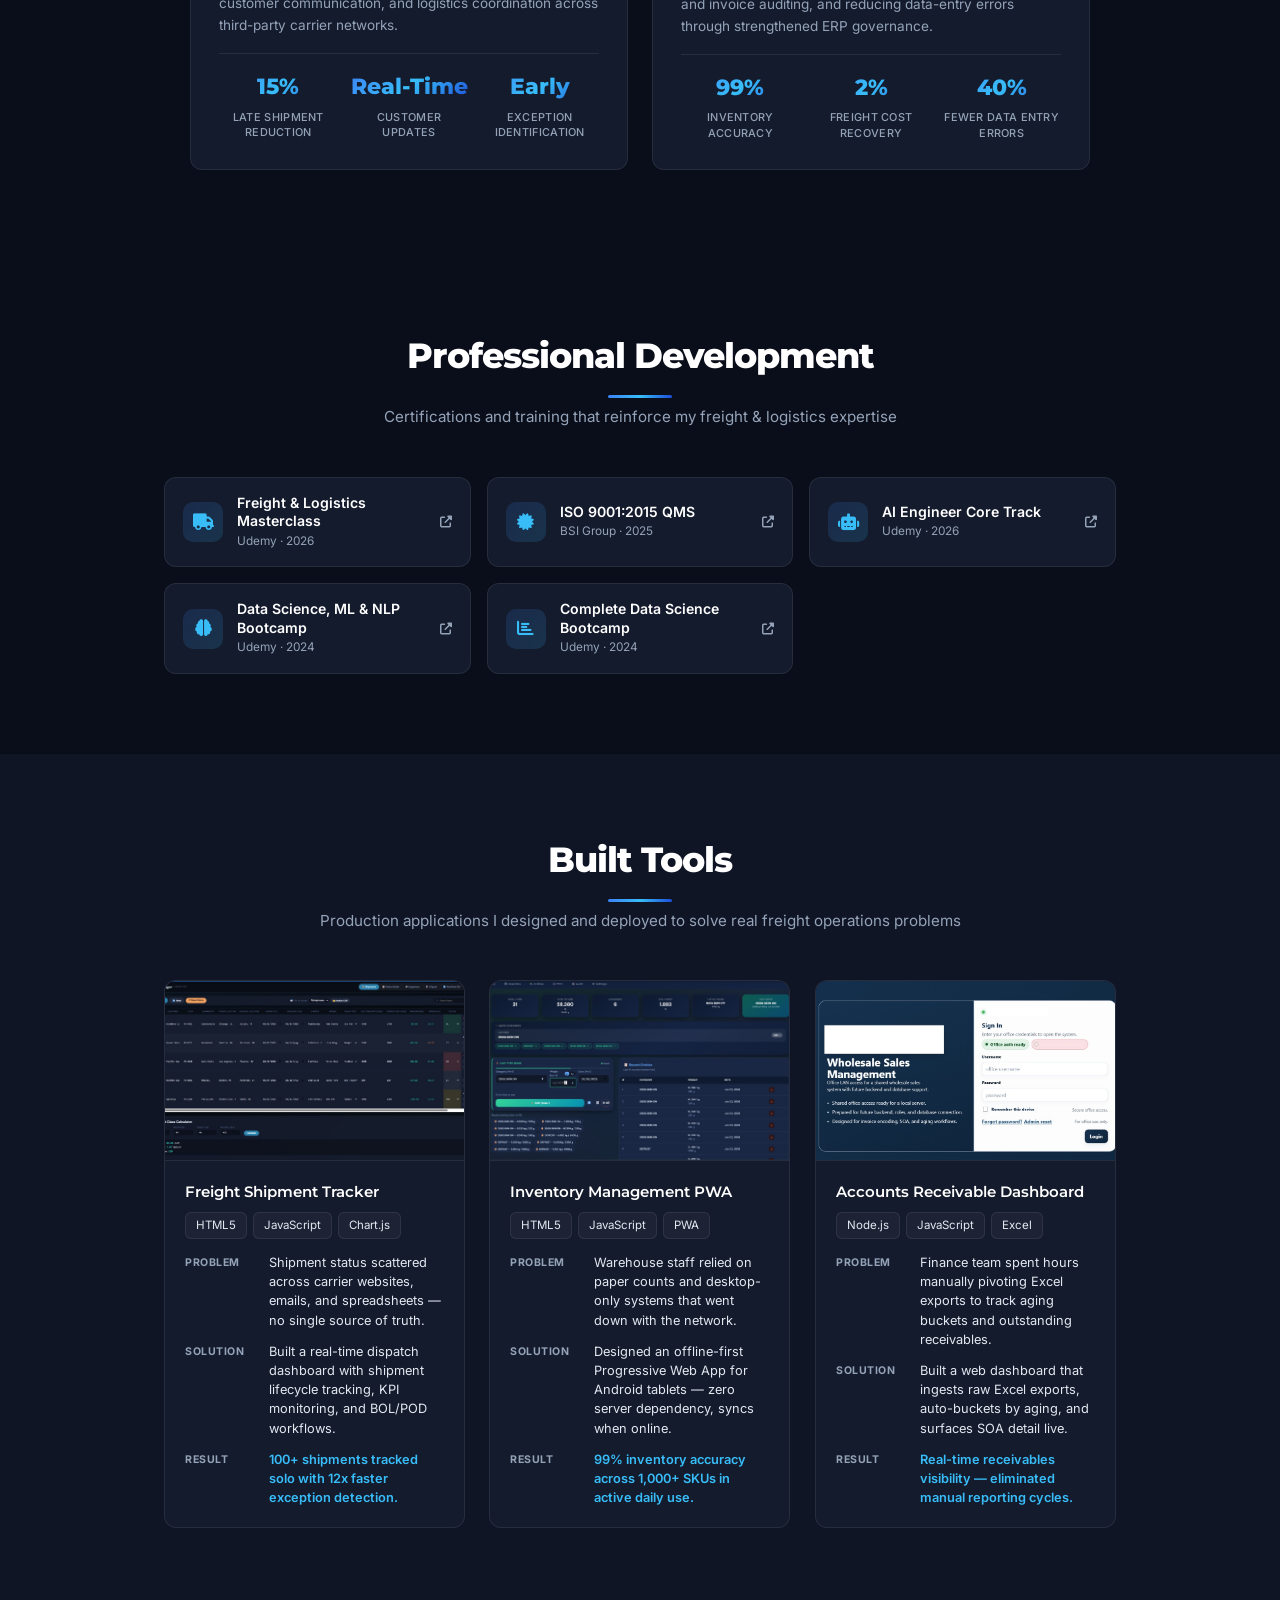
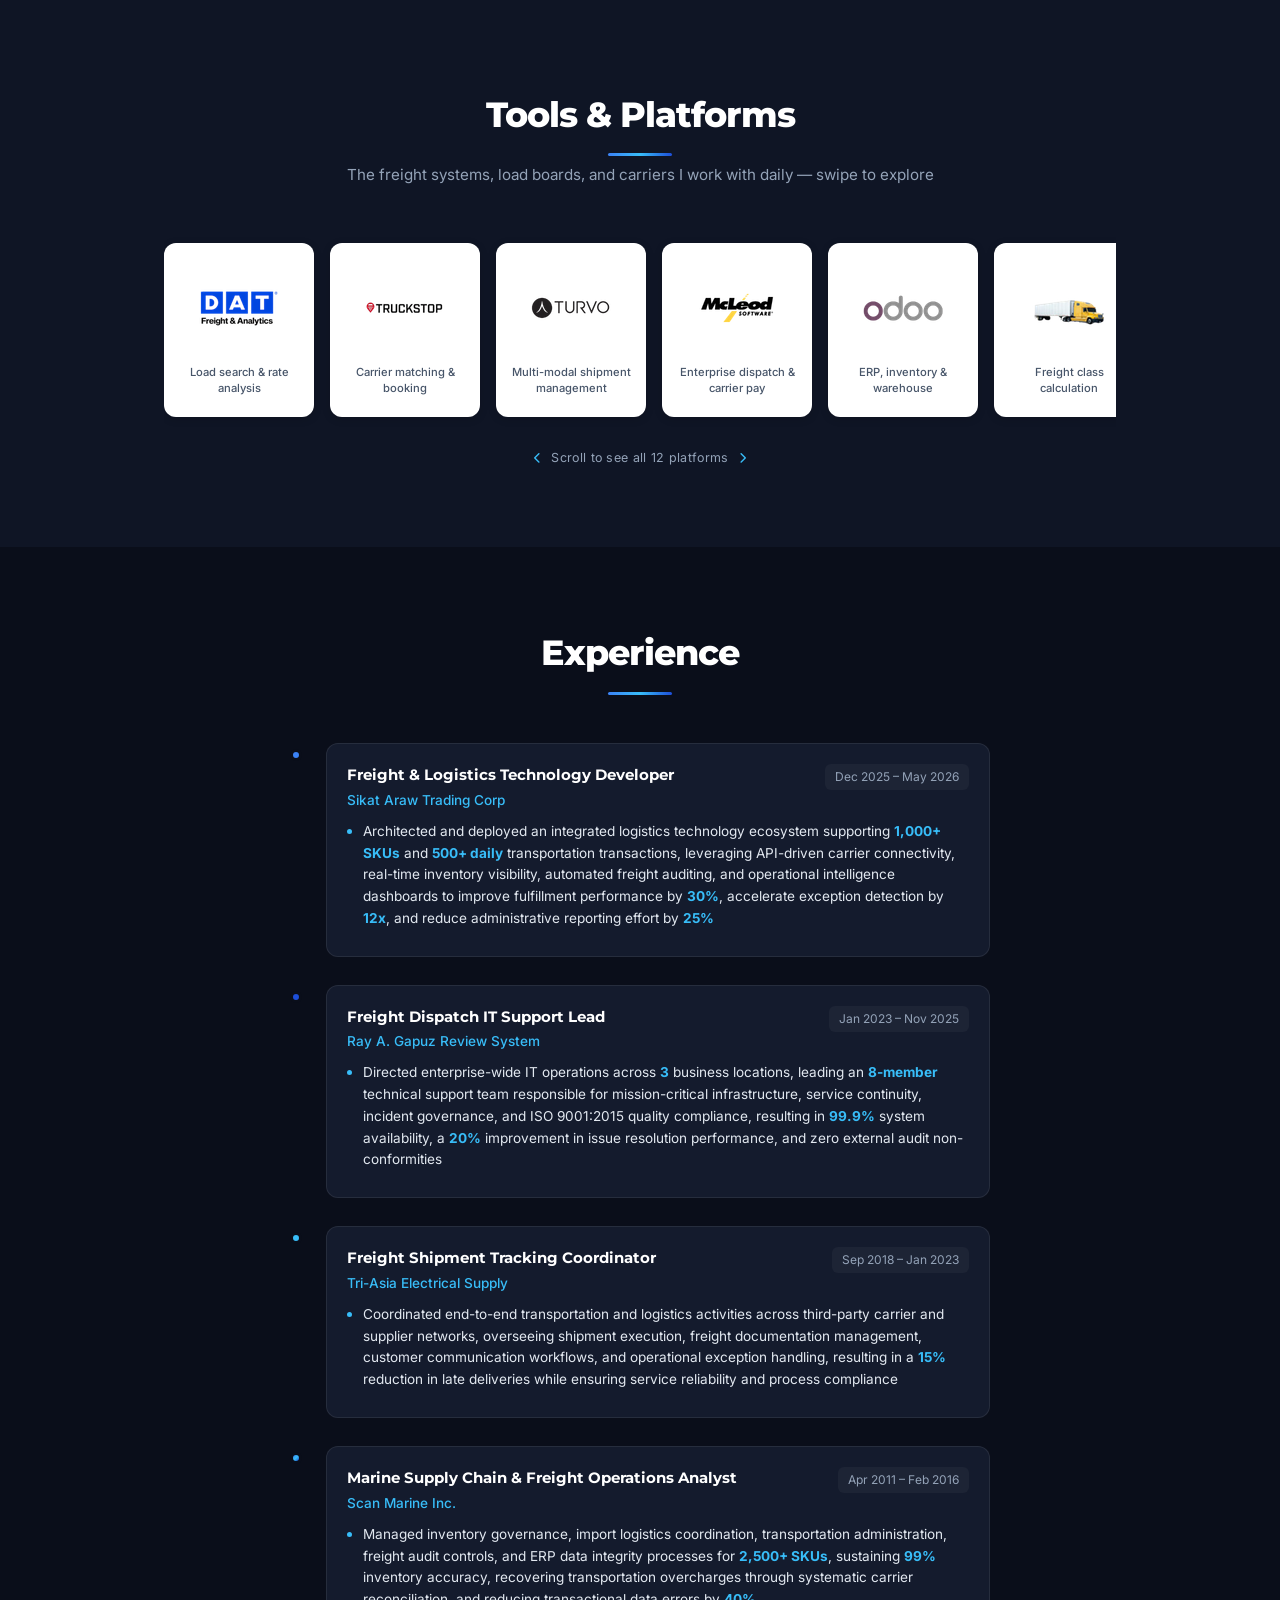
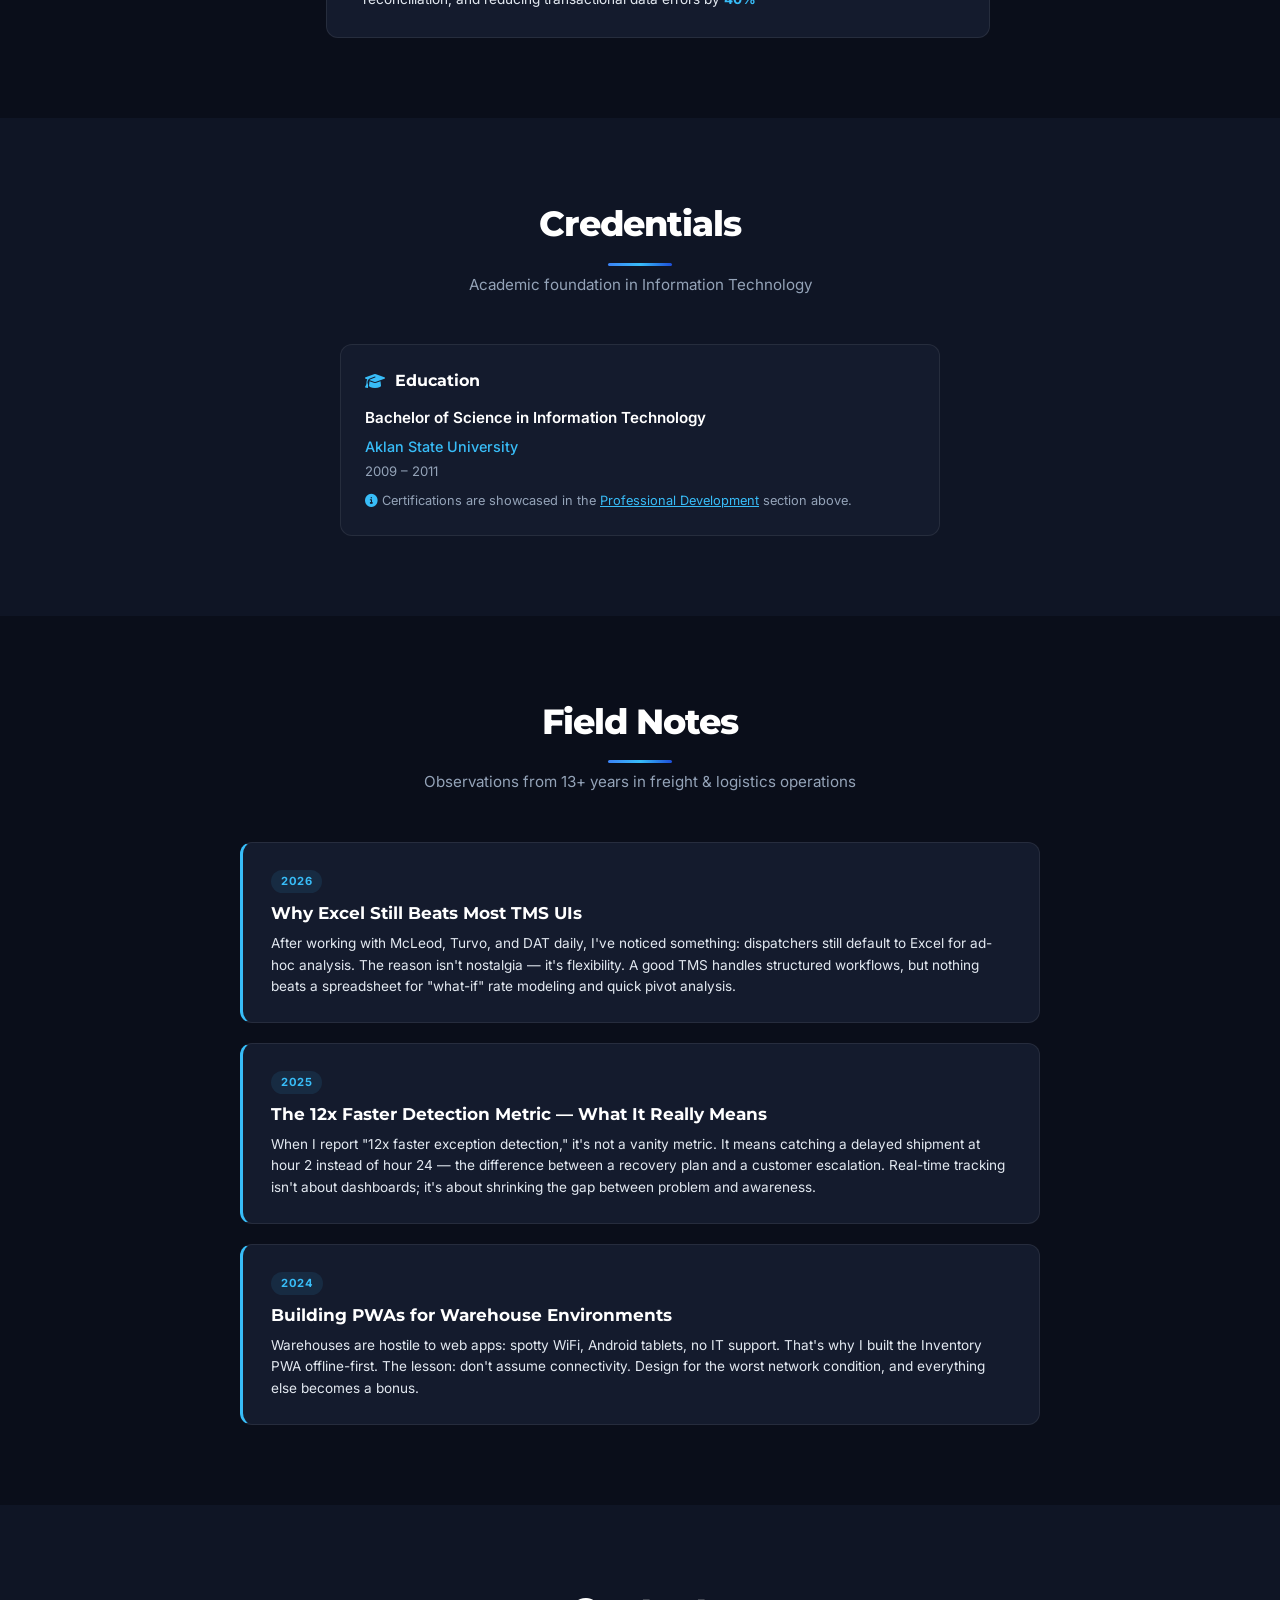
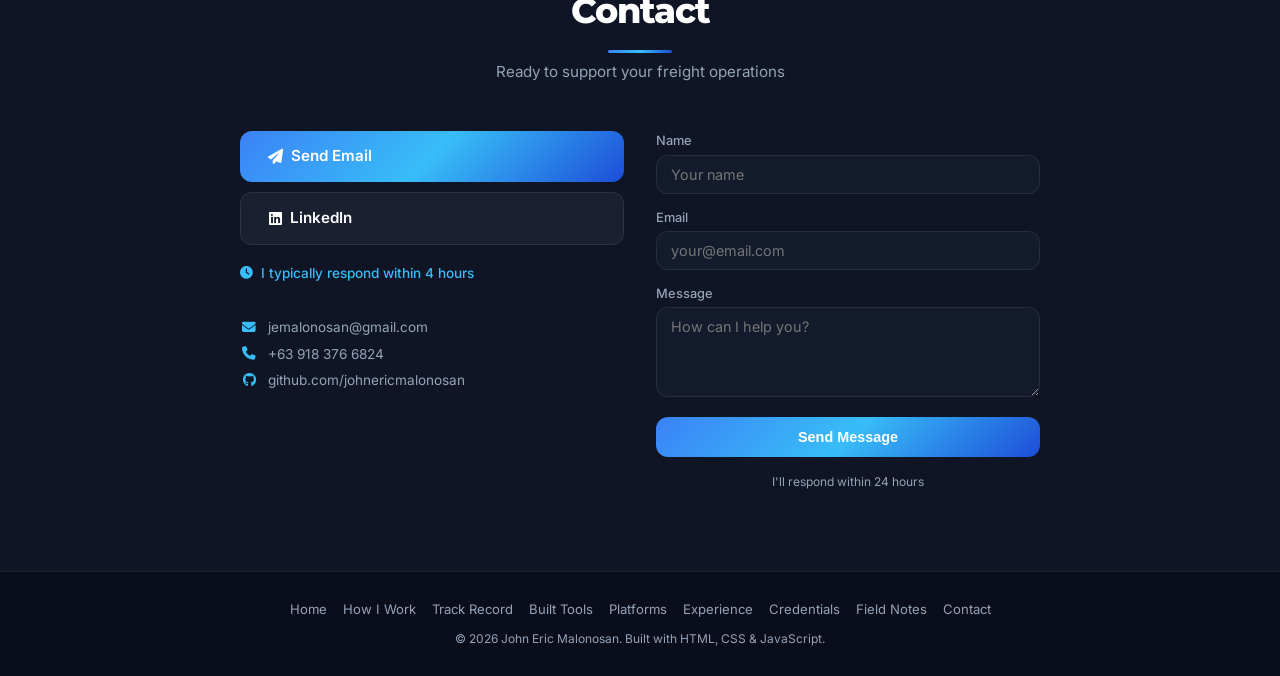
==== commit 0d8bc90a: "e05bcdfa-0ce0-4cd2-bcb7-1f0b1c288477" ====
--- a/public/portfolio/index.html
+++ b/public/portfolio/index.html
@@ -7,14 +7,14 @@
     <meta name="description" content="Freight & Logistics Specialist with 13+ years across multi-modal freight, carrier management, dispatch coordination, track & trace, and OTIF delivery across US, UK, AUS, and NZ markets. ISO 9001:2015 certified.">
     <meta name="author" content="John Eric Malonosan">
     <meta property="og:title" content="John Eric Malonosan | Freight & Logistics Specialist">
-    <meta property="og:description" content="13+ years in freight dispatch, track & trace, and logistics coordination. Expert in DAT, Truckstop, Turvo, and McLeod TMS.">
+    <meta property="og:description" content="Freight & Logistics Specialist with 13+ years across multi-modal freight, carrier management, dispatch coordination, track & trace, and OTIF delivery across US, UK, AUS, and NZ markets. ISO 9001:2015 certified.">
     <meta property="og:type" content="website">
     <meta property="og:image" content="og-image.png">
     <meta property="og:url" content="https://johnericmalonosan.com">
     <link rel="canonical" href="https://johnericmalonosan.com">
     <meta name="twitter:card" content="summary_large_image">
     <meta name="twitter:title" content="John Eric Malonosan | Freight & Logistics Specialist">
-    <meta name="twitter:description" content="13+ years in freight dispatch, track & trace, and logistics coordination.">
+    <meta name="twitter:description" content="Freight & Logistics Specialist with 13+ years across multi-modal freight, carrier management, and OTIF delivery. ISO 9001:2015 certified."><meta name="keywords" content="freight specialist, logistics coordinator, freight dispatcher, track and trace, carrier management, OTIF delivery, DAT load board, Truckstop, Turvo TMS, McLeod TMS, supply chain, LTL, FTL, ISO 9001:2015"><meta name="robots" content="index, follow"><meta name="theme-color" content="#0A0E1A">
     <meta name="twitter:image" content="og-image.png">
     <script type="application/ld+json">
     {
@@ -30,10 +30,20 @@
             "https://linkedin.com/in/johnericmalonosan",
             "https://github.com/johnericmalonosan"
         ],
-        "knowsAbout": ["Freight Dispatching", "Track & Trace", "Logistics Coordination", "Supply Chain Management", "DAT Load Board", "Truckstop Load Board", "Turvo TMS", "McLeod TMS", "Odoo ERP", "LTL", "FTL", "Multi-Modal Freight", "BOL", "POD", "Incoterms 2020", "HS Codes", "ISO 9001:2015"]
+        "knowsAbout": ["Freight Dispatching", "Track & Trace", "Logistics Coordination", "Supply Chain Management", "DAT Load Board", "Truckstop Load Board", "Turvo TMS", "McLeod TMS", "Odoo ERP", "LTL", "FTL", "LCL", "FCL", "Multi-Modal Freight", "BOL", "POD", "Incoterms 2020", "HS Codes", "ISO 9001:2015", "Carrier Rate Negotiation", "Freight Audit", "ERP Data Governance", "Inventory Control"],
+        "occupationName": "Freight & Logistics Specialist",
+        "skills": "Freight Operations, Logistics Coordination, Shipment Tracking, Carrier Management, Dispatch Coordination, ERP/Inventory Systems, Data Validation, ISO 9001:2015 Compliance",
+        "address": {
+            "@type": "PostalAddress",
+            "addressCountry": "PH"
+        },
+        "worksFor": {
+            "@type": "Organization",
+            "name": "Independent Freight & Logistics Consultant"
+        }
     }
     </script>
-    <link rel="icon" type="image/svg+xml" href="data:image/svg+xml,%3Csvg xmlns='http://www.w3.org/2000/svg' viewBox='0 0 100 100'%3E%3Crect width='100' height='100' rx='20' fill='%230A0E1A'/%3E%3Ctext x='50' y='65' text-anchor='middle' fill='%2300D4FF' font-size='50' font-weight='bold' font-family='Arial'%3EJM%3C/text%3E%3C/svg%3E">
+    <link rel="icon" type="image/svg+xml" href="data:image/svg+xml,%3Csvg xmlns='http://www.w3.org/2000/svg' viewBox='0 0 100 100'%3E%3Cdefs%3E%3ClinearGradient id='g' x1='0' y1='0' x2='1' y2='1'%3E%3Cstop offset='0' stop-color='%233B82F6'/%3E%3Cstop offset='0.5' stop-color='%2338BDF8'/%3E%3Cstop offset='1' stop-color='%231D4ED8'/%3E%3C/linearGradient%3E%3C/defs%3E%3Crect width='100' height='100' rx='22' fill='%230A0E1A'/%3E%3Ctext x='50' y='68' text-anchor='middle' fill='url(%23g)' font-size='52' font-weight='bold' font-family='Arial'%3EJM%3C/text%3E%3C/svg%3E">
     <link rel="preconnect" href="https://fonts.googleapis.com">
     <link rel="preconnect" href="https://fonts.gstatic.com" crossorigin>
     <link href="https://fonts.googleapis.com/css2?family=Inter:wght@400;500;600;700&family=Montserrat:wght@600;700;800&display=swap" rel="stylesheet">
@@ -43,6 +53,8 @@
 <body>
 
 <a href="#main" class="skip-link">Skip to main content</a>
+
+<div class="scroll-progress" id="scrollProgress" aria-hidden="true"></div>
 
 <header class="site-header" id="header">
     <nav class="nav-container" aria-label="Main navigation">
@@ -57,6 +69,7 @@
             <li><a href="#platforms" class="nav-link">Platforms</a></li>
             <li><a href="#experience" class="nav-link">Experience</a></li>
             <li><a href="#credentials" class="nav-link">Credentials</a></li>
+            <li><a href="#notes" class="nav-link">Field Notes</a></li>
             <li><a href="#contact" class="nav-link nav-cta-link">Contact</a></li>
         </ul>
         <button class="theme-toggle" id="themeToggle" aria-label="Toggle theme">
@@ -73,11 +86,15 @@
         <div class="hero-grid">
             <div class="hero-left">
                 <div class="hero-photo">
-                    <img src="John Eric Malonosan.png" alt="John Eric Malonosan — Freight Automation Specialist" class="hero-portrait">
+                    <picture>
+                        <source srcset="John Eric Malonosan.webp" type="image/webp">
+                        <img src="John Eric Malonosan.png" alt="John Eric Malonosan — Freight & Logistics Specialist" class="hero-portrait" width="360" height="460">
+                    </picture>
                 </div>
             </div>
             <div class="hero-right">
                 <span class="hero-badge">Freight & Logistics Specialist · US, UK, AUS, NZ Time Zones</span>
+                <div class="availability-badge"><span class="availability-dot"></span> Available for new freight & logistics engagements</div>
                 <h1>Logistics & Freight<br>Specialist</h1>
                 <p class="hero-subtitle">Freight dispatcher and logistics coordinator with 13+ years across multi-modal freight, carrier management, and OTIF delivery.</p>
                 <div class="hero-pillars" role="list" aria-label="Areas of expertise">
@@ -580,7 +597,7 @@
                 <div class="timeline-dot"></div>
                 <div class="timeline-content">
                     <div class="timeline-header">
-                        <div><h3>Logistics Systems Developer</h3><span class="company">Sikat Araw Trading Corp</span></div>
+                        <div><h3>Freight & Logistics Technology Developer</h3><span class="company">Sikat Araw Trading Corp</span></div>
                         <span class="period">Dec 2025 – May 2026</span>
                     </div>
                     <ul>
@@ -592,7 +609,7 @@
                 <div class="timeline-dot"></div>
                 <div class="timeline-content">
                     <div class="timeline-header">
-                        <div><h3>IT Team Leader – Dispatch & Operations Support</h3><span class="company">Ray A. Gapuz Review System</span></div>
+                        <div><h3>Freight Dispatch IT Support Lead</h3><span class="company">Ray A. Gapuz Review System</span></div>
                         <span class="period">Jan 2023 – Nov 2025</span>
                     </div>
                     <ul>
@@ -604,7 +621,7 @@
                 <div class="timeline-dot"></div>
                 <div class="timeline-content">
                     <div class="timeline-header">
-                        <div><h3>Logistics & Technical Support Coordinator</h3><span class="company">Tri-Asia Electrical Supply</span></div>
+                        <div><h3>Freight Shipment Tracking Coordinator</h3><span class="company">Tri-Asia Electrical Supply</span></div>
                         <span class="period">Sep 2018 – Jan 2023</span>
                     </div>
                     <ul>
@@ -616,7 +633,7 @@
                 <div class="timeline-dot"></div>
                 <div class="timeline-content">
                     <div class="timeline-header">
-                        <div><h3>Inventory & Systems Analyst</h3><span class="company">Scan Marine Inc.</span></div>
+                        <div><h3>Marine Supply Chain & Freight Operations Analyst</h3><span class="company">Scan Marine Inc.</span></div>
                         <span class="period">Apr 2011 – Feb 2016</span>
                     </div>
                     <ul>
@@ -632,54 +649,45 @@
     <div class="container">
         <div class="section-header">
             <h2>Credentials</h2>
-        </div>
-        <div class="credentials-grid">
+            <p>Academic foundation in Information Technology</p>
+        </div>
+        <div class="credentials-grid" style="grid-template-columns: 1fr; max-width: 600px; margin: 0 auto;">
             <div class="edu-card fade-in">
                 <h3><i class="fas fa-graduation-cap"></i> Education</h3>
                 <p class="edu-degree">Bachelor of Science in Information Technology</p>
                 <p class="edu-school">Aklan State University</p>
                 <p class="edu-year">2009 – 2011</p>
-            </div>
-            <div class="cert-card fade-in fade-in-delay-1">
-                <h3><i class="fas fa-certificate"></i> Certifications</h3>
-                <ul class="cert-list">
-                    <li>
-                        <i class="fas fa-truck"></i>
-                        <div class="cert-info">
-                            <a href="https://drive.google.com/file/d/1KnuJ2hrznLSdW26as18B2IpmVF1L5Ayh/view?usp=drive_link" target="_blank" rel="noopener noreferrer" class="cert-link">Freight & Logistics Masterclass <i class="fas fa-external-link-alt"></i></a>
-                            <span class="cert-meta">Udemy · 2026</span>
-                        </div>
-                    </li>
-                    <li>
-                        <i class="fas fa-certificate"></i>
-                        <div class="cert-info">
-                            <a href="https://drive.google.com/file/d/1PTNm1465qMmWcdxfR-_7bHgueylVAHHV/view?usp=drive_link" target="_blank" rel="noopener noreferrer" class="cert-link">ISO 9001:2015 QMS <i class="fas fa-external-link-alt"></i></a>
-                            <span class="cert-meta">BSI Group · 2025</span>
-                        </div>
-                    </li>
-                    <li>
-                        <i class="fas fa-robot"></i>
-                        <div class="cert-info">
-                            <a href="https://drive.google.com/file/d/1B6sgNODKl2tVHGClrCe6w1sG0OGbT7dt/view?usp=drive_link" target="_blank" rel="noopener noreferrer" class="cert-link">AI Engineer Core Track <i class="fas fa-external-link-alt"></i></a>
-                            <span class="cert-meta">Udemy · 2026</span>
-                        </div>
-                    </li>
-                    <li>
-                        <i class="fas fa-brain"></i>
-                        <div class="cert-info">
-                            <a href="https://drive.google.com/file/d/1DPgsLUUJe1ZAeOkz92OJ3QMepwE0q_r4/view?usp=drive_link" target="_blank" rel="noopener noreferrer" class="cert-link">Data Science, ML & NLP Bootcamp <i class="fas fa-external-link-alt"></i></a>
-                            <span class="cert-meta">Udemy · 2024</span>
-                        </div>
-                    </li>
-                    <li>
-                        <i class="fas fa-chart-bar"></i>
-                        <div class="cert-info">
-                            <a href="https://drive.google.com/file/d/1gIiB7DKF1tShJJOiZY-Xmgp0cYa1stD-/view?usp=drive_link" target="_blank" rel="noopener noreferrer" class="cert-link">Complete Data Science Bootcamp <i class="fas fa-external-link-alt"></i></a>
-                            <span class="cert-meta">Udemy · 2024</span>
-                        </div>
-                    </li>
-                </ul>
-            </div>
+                <p class="edu-note" style="font-size: 0.8rem; color: var(--text-muted); margin-top: 10px; line-height: 1.5;">
+                    <i class="fas fa-info-circle" style="color: var(--accent);"></i>
+                    Certifications are showcased in the <a href="#development" style="color: var(--accent); text-decoration: underline;">Professional Development</a> section above.
+                </p>
+            </div>
+        </div>
+    </div>
+</section>
+
+<section id="notes" class="section">
+    <div class="container">
+        <div class="section-header">
+            <h2>Field Notes</h2>
+            <p>Observations from 13+ years in freight &amp; logistics operations</p>
+        </div>
+        <div class="field-notes">
+            <article class="field-note fade-in">
+                <div class="field-note-date">2026</div>
+                <h3>Why Excel Still Beats Most TMS UIs</h3>
+                <p>After working with McLeod, Turvo, and DAT daily, I've noticed something: dispatchers still default to Excel for ad-hoc analysis. The reason isn't nostalgia — it's flexibility. A good TMS handles structured workflows, but nothing beats a spreadsheet for "what-if" rate modeling and quick pivot analysis.</p>
+            </article>
+            <article class="field-note fade-in fade-in-delay-1">
+                <div class="field-note-date">2025</div>
+                <h3>The 12x Faster Detection Metric — What It Really Means</h3>
+                <p>When I report "12x faster exception detection," it's not a vanity metric. It means catching a delayed shipment at hour 2 instead of hour 24 — the difference between a recovery plan and a customer escalation. Real-time tracking isn't about dashboards; it's about shrinking the gap between problem and awareness.</p>
+            </article>
+            <article class="field-note fade-in fade-in-delay-2">
+                <div class="field-note-date">2024</div>
+                <h3>Building PWAs for Warehouse Environments</h3>
+                <p>Warehouses are hostile to web apps: spotty WiFi, Android tablets, no IT support. That's why I built the Inventory PWA offline-first. The lesson: don't assume connectivity. Design for the worst network condition, and everything else becomes a bonus.</p>
+            </article>
         </div>
     </div>
 </section>
@@ -733,6 +741,7 @@
             <a href="#platforms">Platforms</a>
             <a href="#experience">Experience</a>
             <a href="#credentials">Credentials</a>
+            <a href="#notes">Field Notes</a>
             <a href="#contact">Contact</a>
         </div>
         <p>&copy; 2026 John Eric Malonosan. Built with HTML, CSS & JavaScript.</p>
--- a/public/portfolio/styles.css
+++ b/public/portfolio/styles.css
@@ -116,10 +116,10 @@
 .section-hero { min-height: 100vh; display: flex; align-items: center; justify-content: center; padding: calc(var(--header-h) + 40px) 24px 60px; background: var(--bg-primary); position: relative; overflow: hidden; }
 .section-hero::before { content: ''; position: absolute; inset: 0; background: radial-gradient(ellipse at 20% 30%, rgba(59,130,246,0.12) 0%, transparent 50%), radial-gradient(ellipse at 80% 70%, rgba(56,189,248,0.10) 0%, transparent 50%), radial-gradient(ellipse at 50% 100%, rgba(29,78,216,0.08) 0%, transparent 60%); opacity: 1; }
 .section-hero::after { content: ''; position: absolute; inset: 0; background: linear-gradient(180deg, rgba(10,14,26,0.3) 0%, rgba(10,14,26,0.2) 50%, rgba(10,14,26,0.4) 100%); }
-.hero-grid { display: grid; grid-template-columns: 25fr 75fr; gap: 40px; align-items: center; max-width: 1200px; margin: 0 auto; position: relative; z-index: 1; }
+.hero-grid { display: grid; grid-template-columns: 40fr 60fr; gap: 40px; align-items: center; max-width: 1200px; margin: 0 auto; position: relative; z-index: 1; }
 .hero-left { display: flex; flex-direction: column; align-items: center; justify-content: center; }
 .hero-photo { position: relative; }
-.hero-portrait { width: 300px; height: 380px; object-fit: cover; object-position: top center; border-radius: 16px; box-shadow: 0 20px 50px rgba(0,0,0,0.4), 0 0 30px rgba(59,130,246,0.15), 0 0 60px rgba(56,189,248,0.15), 0 0 90px rgba(29,78,216,0.10); transition: transform 0.3s; display: block; animation: portraitFloat 4s ease-in-out infinite; }
+.hero-portrait { width: 360px; height: 460px; object-fit: cover; object-position: top center; border-radius: 16px; box-shadow: 0 20px 50px rgba(0,0,0,0.4), 0 0 30px rgba(59,130,246,0.15), 0 0 60px rgba(56,189,248,0.15), 0 0 90px rgba(29,78,216,0.10); transition: transform 0.3s; display: block; animation: portraitFloat 4s ease-in-out infinite; }
 @keyframes portraitFloat { 0%, 100% { transform: translateY(0); } 50% { transform: translateY(-6px); } }
 .hero-portrait:hover { animation: none; transform: scale(1.02); }
 .hero-right { display: flex; flex-direction: column; align-items: flex-start; text-align: left; padding-right: 40px; text-shadow: 0 2px 8px rgba(0,0,0,0.4); }
@@ -520,3 +520,56 @@
     .unified-step-metric-num { font-size: 1.5rem; }
     .automation-callout { flex-direction: column; text-align: center; gap: 12px; padding: 20px; }
 }
+
+/* ============================================================
+   FIELD NOTES (#18) — blog-style observations
+   ============================================================ */
+.field-notes { display: flex; flex-direction: column; gap: 20px; max-width: 800px; margin: 0 auto; }
+.field-note { background: var(--bg-card); border: 1px solid var(--border); border-left: 3px solid var(--accent); border-radius: var(--radius); padding: 24px 28px; transition: all 0.3s; }
+.field-note:hover { border-left-color: var(--accent-freight); transform: translateX(4px); box-shadow: 0 8px 24px rgba(0,0,0,0.15); }
+.field-note-date { display: inline-block; font-size: 0.7rem; font-weight: 700; color: var(--accent); background: rgba(56,189,248,0.1); padding: 3px 10px; border-radius: 50px; margin-bottom: 10px; letter-spacing: 0.5px; }
+.field-note h3 { font-size: 1.05rem; font-weight: 700; margin-bottom: 8px; line-height: 1.3; }
+.field-note p { font-size: 0.85rem; color: var(--text-secondary); line-height: 1.6; }
+@media (max-width: 768px) { .field-note { padding: 18px 20px; } .field-note h3 { font-size: 0.98rem; } }
+
+/* ============================================================
+   SCROLL PROGRESS INDICATOR (#11)
+   ============================================================ */
+.scroll-progress { position: fixed; top: 0; left: 0; height: 3px; width: 0%;; z-index: 1002; background: linear-gradient(90deg, #3B82F6, #38BDF8, #1D4ED8); box-shadow: 0 0 8px rgba(56,189,248,0.4); transition: width 0.1s ease-out; }
+
+/* ============================================================
+   AVAILABILITY BADGE (#7)
+   ============================================================ */
+.availability-badge { display: inline-flex; align-items: center; gap: 8px; padding: 5px 14px; border-radius: 50px; font-size: 0.74rem; font-weight: 600; color: #4ADE80; background: rgba(74,222,128,0.1); border: 1px solid rgba(74,222,128,0.3); margin-bottom: 14px; }
+.availability-dot { width: 8px; height: 8px; border-radius: 50%; background: #4ADE80; box-shadow: 0 0 0 0 rgba(74,222,128,0.5); animation: availabilityPulse 2s ease-in-out infinite; }
+@keyframes availabilityPulse { 0%, 100% { box-shadow: 0 0 0 0 rgba(74,222,128,0.5); } 50% { box-shadow: 0 0 0 6px rgba(74,222,128,0); } }
+[data-theme="light"] .availability-badge { color: #16A34A; background: rgba(22,163,74,0.08); border-color: rgba(22,163,74,0.25); }
+
+/* ============================================================
+   ENHANCED PRINT STYLES (#14) — for resume download
+   ============================================================ */
+@media print {
+    .site-header, .back-to-top, .skip-link, .scroll-progress, .nav-toggle, .theme-toggle,
+    .case-filter-bar, .case-filter-count, .carousel-hint, .lightbox,
+    .contact-form, .availability-badge, .hero-badge, .hero-pillars,
+    .platforms-carousel { display: none !important; }
+    .section { padding: 1rem 0; break-inside: avoid; }
+    body { background: #fff !important; color: #000 !important; font-size: 11pt; }
+    .section-hero { min-height: auto; padding: 1rem 0; }
+    .section-hero::before, .section-hero::after { display: none; }
+    .hero-grid { grid-template-columns: 1fr 2fr !important; gap: 20px; }
+    .hero-portrait { width: 150px !important; height: 200px !important; box-shadow: none !important; }
+    .hero-right h1 { font-size: 18pt !important; color: #000 !important; -webkit-text-fill-color: #000 !important; text-shadow: none !important; }
+    .hero-right h1::after, .section-header h2::after { display: none; }
+    .hero-subtitle { color: #333 !important; font-size: 10pt !important; text-shadow: none !important; }
+    h2 { font-size: 14pt !important; color: #000 !important; border-bottom: 2px solid #333 !important; padding-bottom: 4px; }
+    .case-card, .tool-gallery-card, .platform-group, .timeline-content, .edu-card, .unified-step, .dev-cert { background: #fff !important; border: 1px solid #ccc !important; box-shadow: none !important; color: #000 !important; }
+    .case-metric-num, .unified-step-metric-num { color: #333 !important; -webkit-text-fill-color: #333 !important; background: none !important; }
+    .case-company, .case-date, .case-desc, .case-metric-label, .timeline-header, .unified-step-desc, .edu-degree, .edu-school, .edu-year, .dev-cert-meta { color: #333 !important; }
+    .highlight { color: #000 !important; font-weight: bold !important; }
+    a { color: #000 !important; text-decoration: underline; }
+    .container { max-width: 100% !important; }
+    .cases-grid { grid-template-columns: repeat(2, 1fr) !important; }
+    .tools-gallery-grid { grid-template-columns: repeat(3, 1fr) !important; }
+    .dev-certs { grid-template-columns: repeat(2, 1fr) !important; }
+}
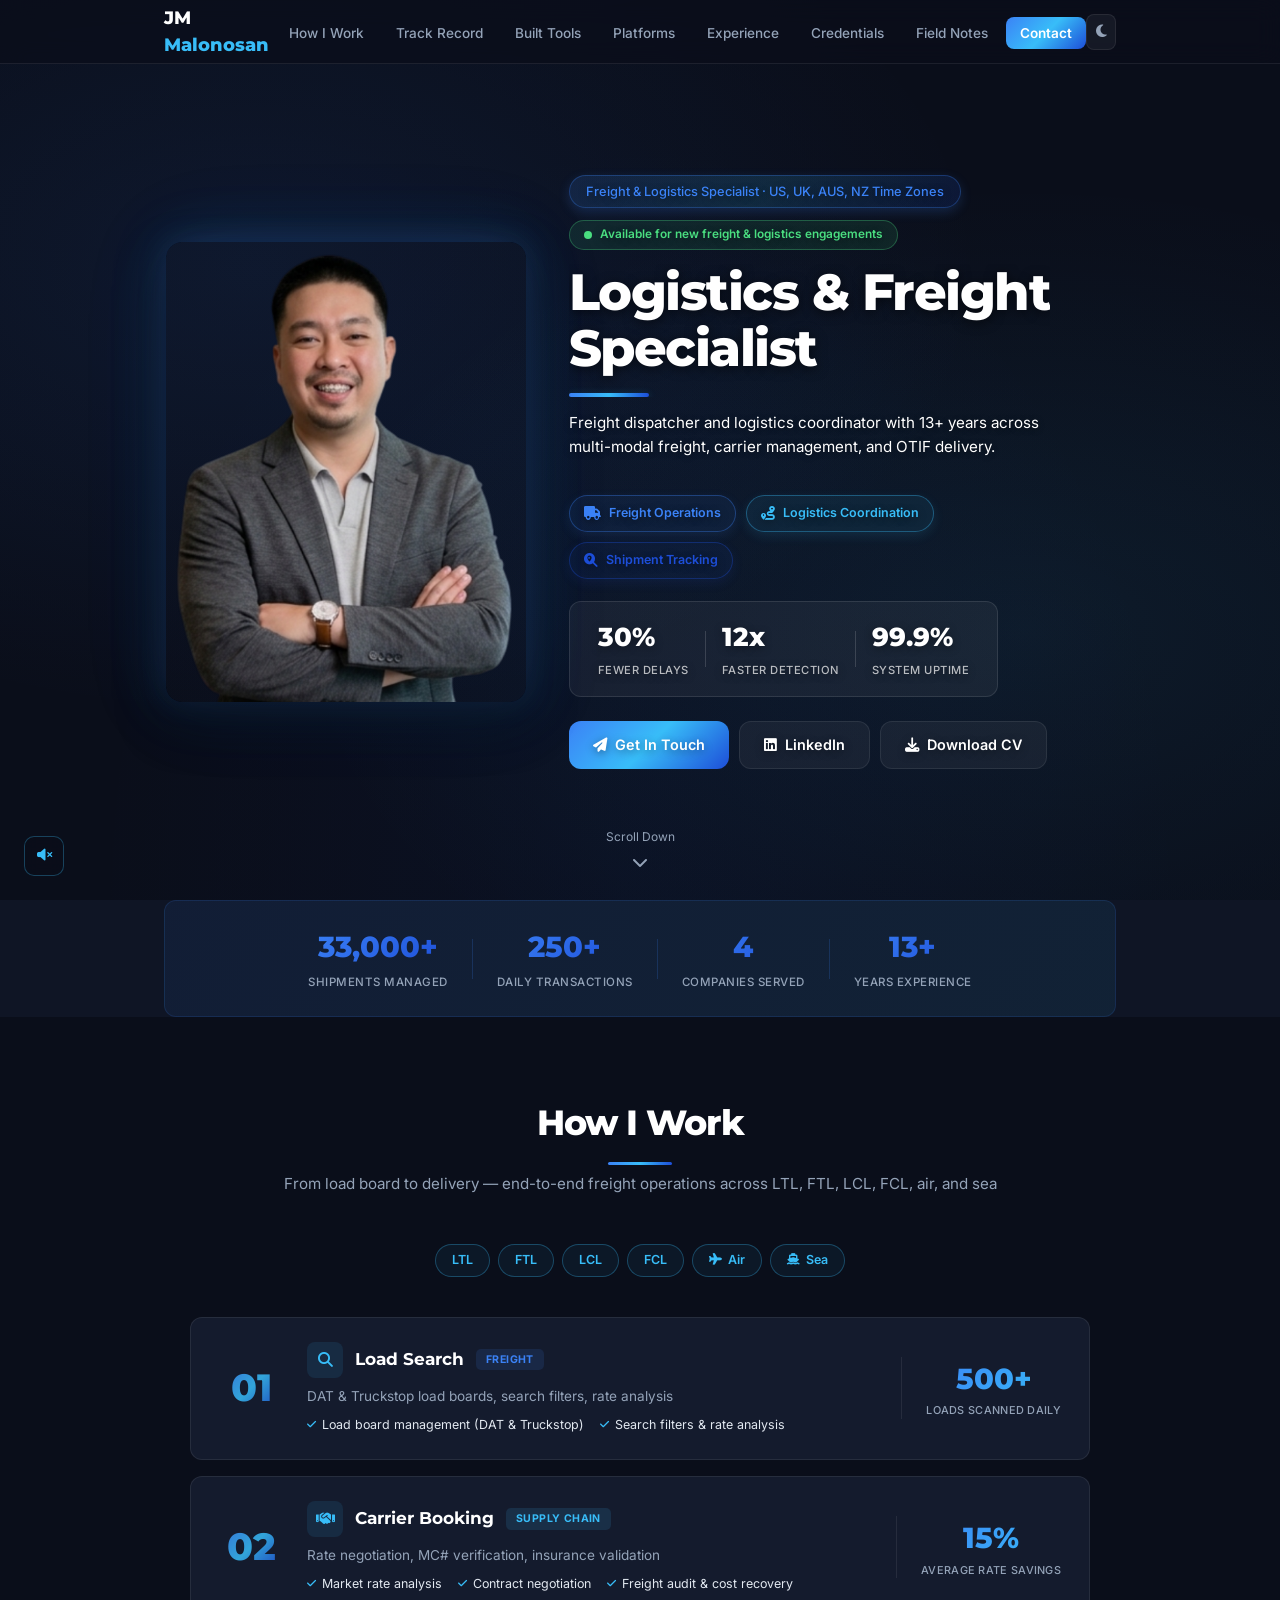
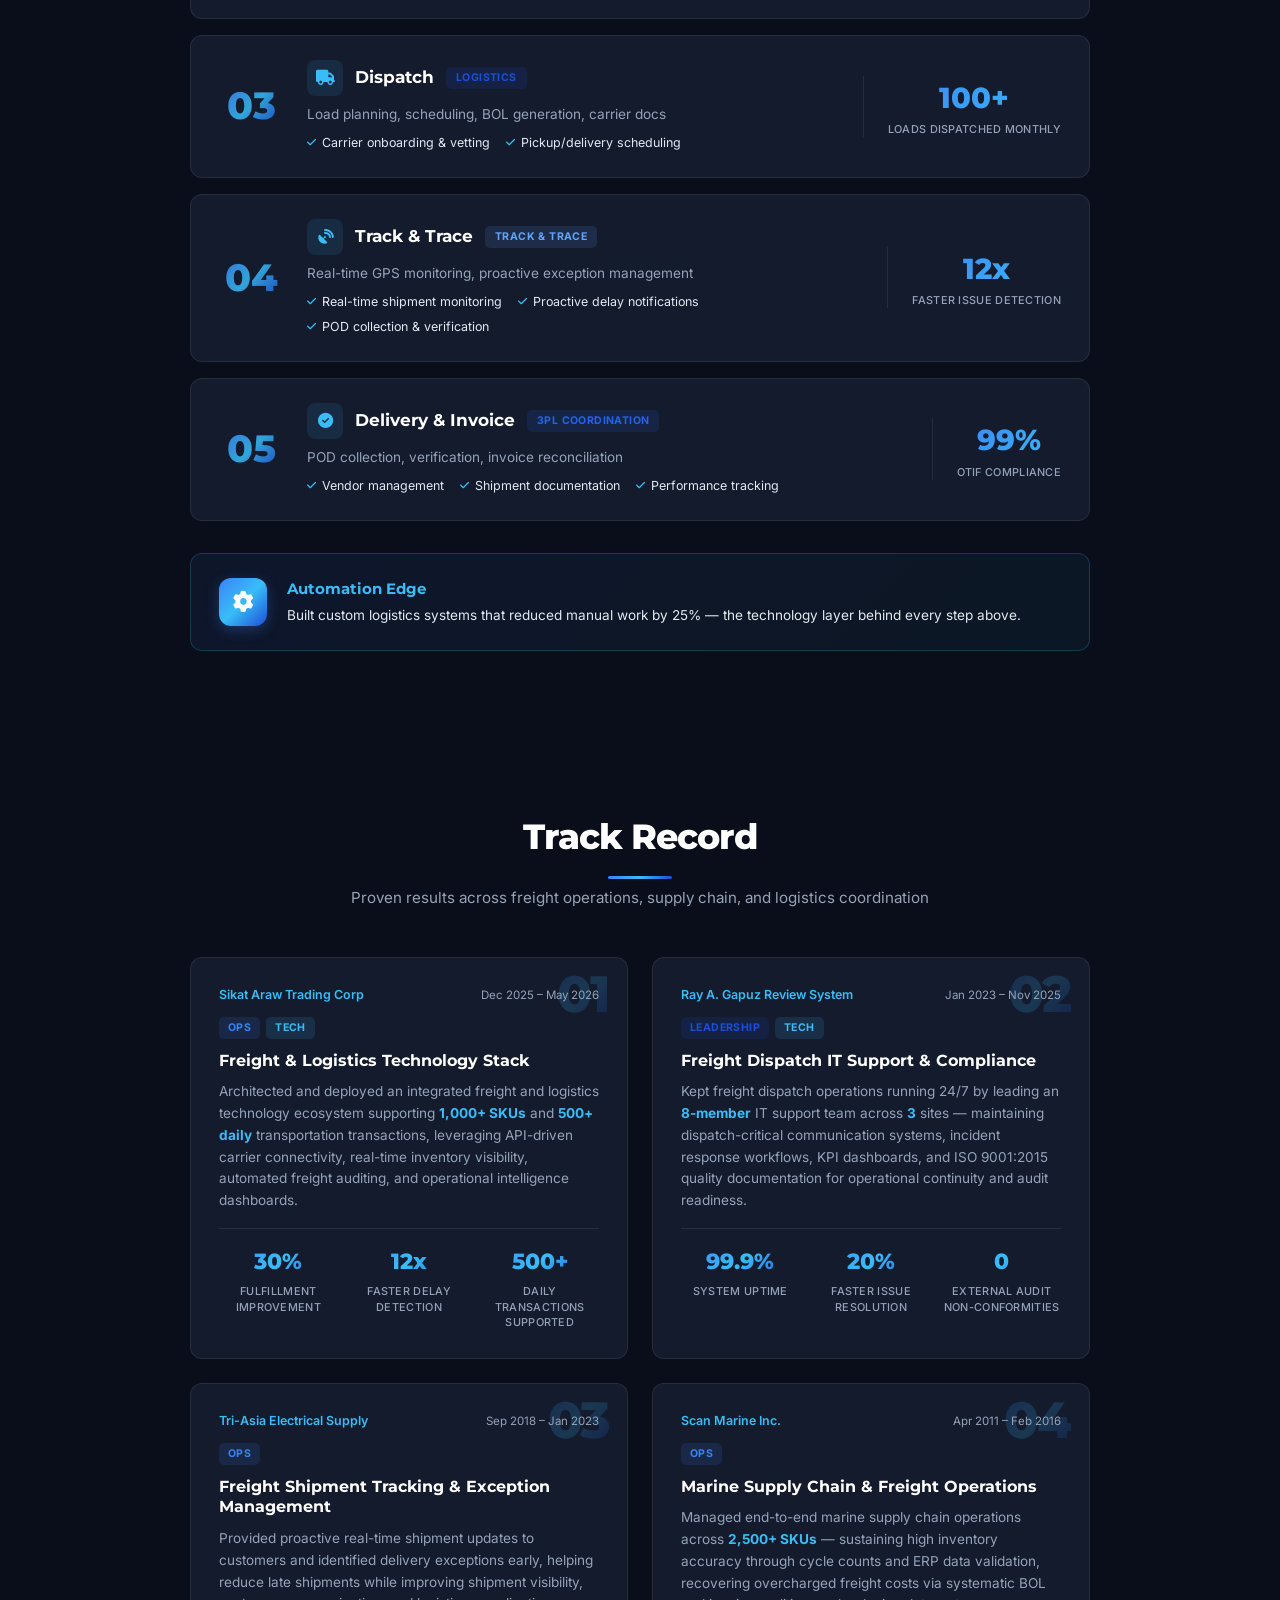
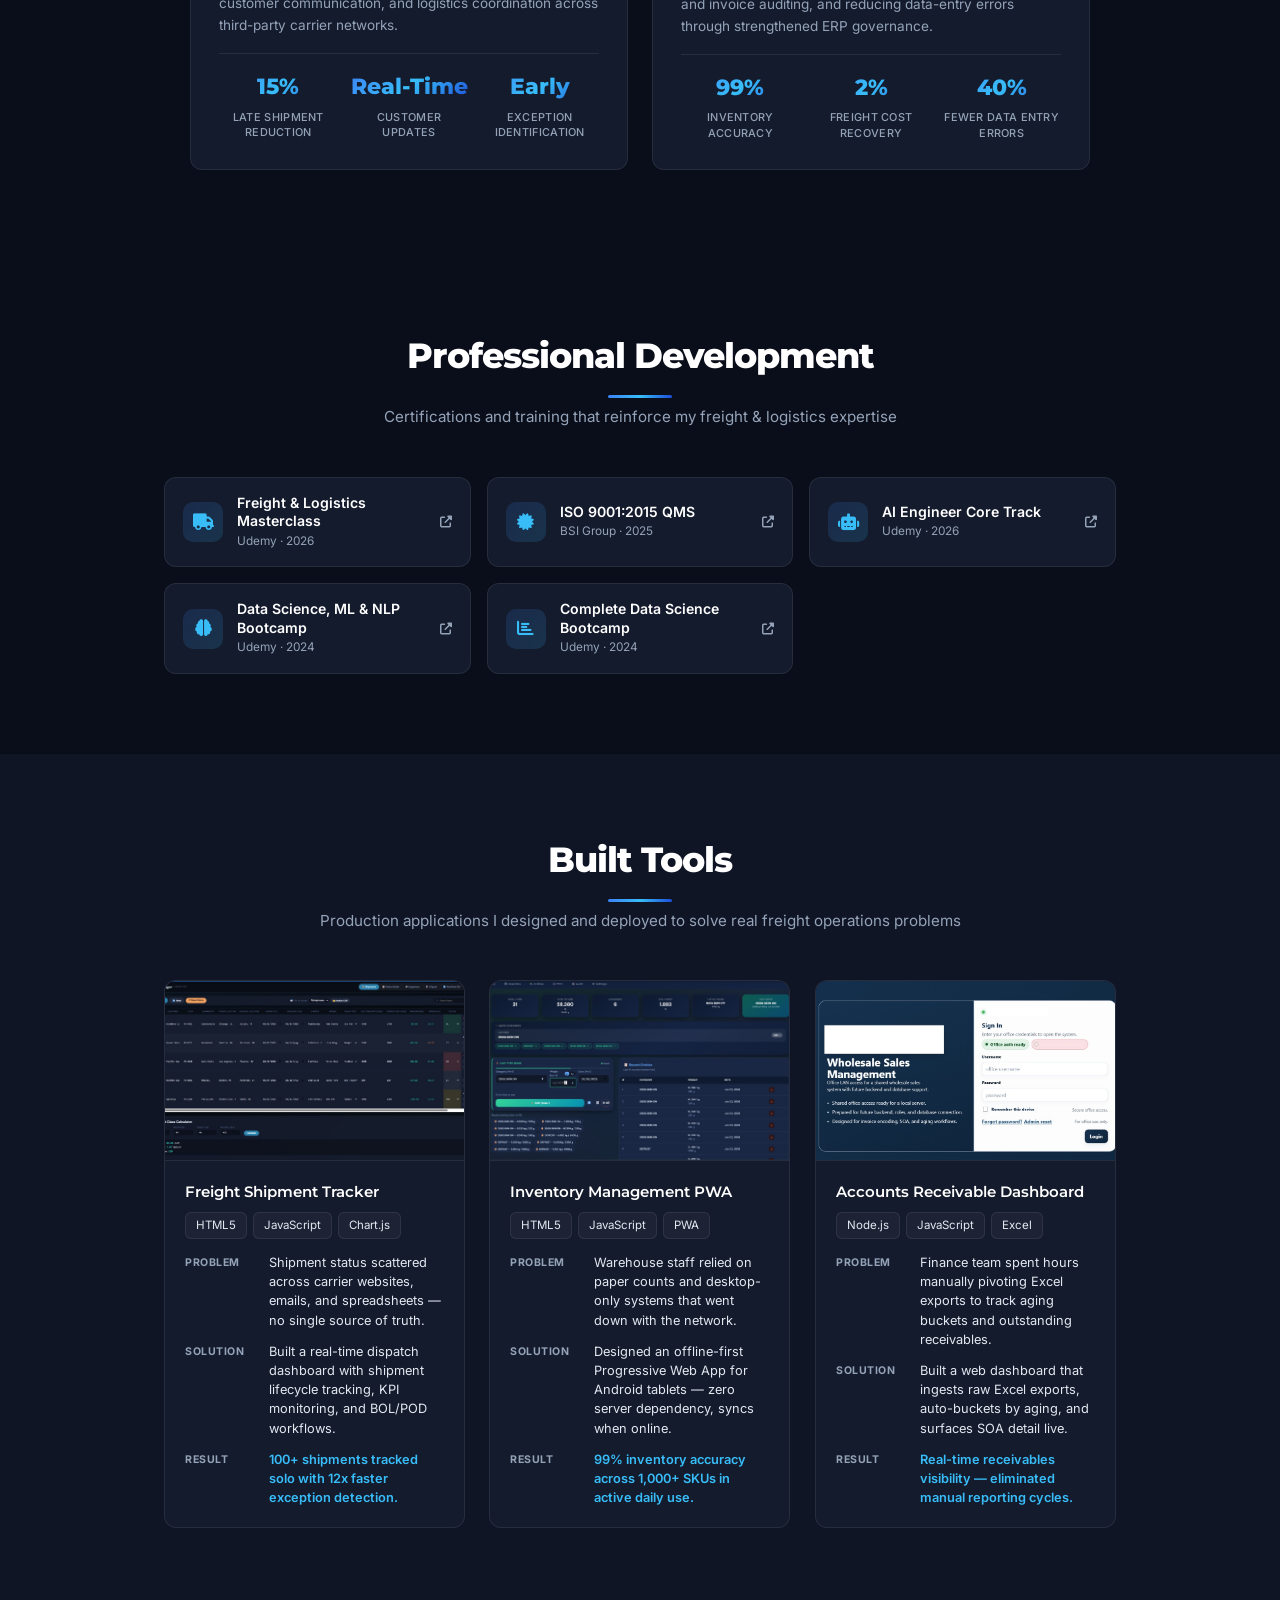
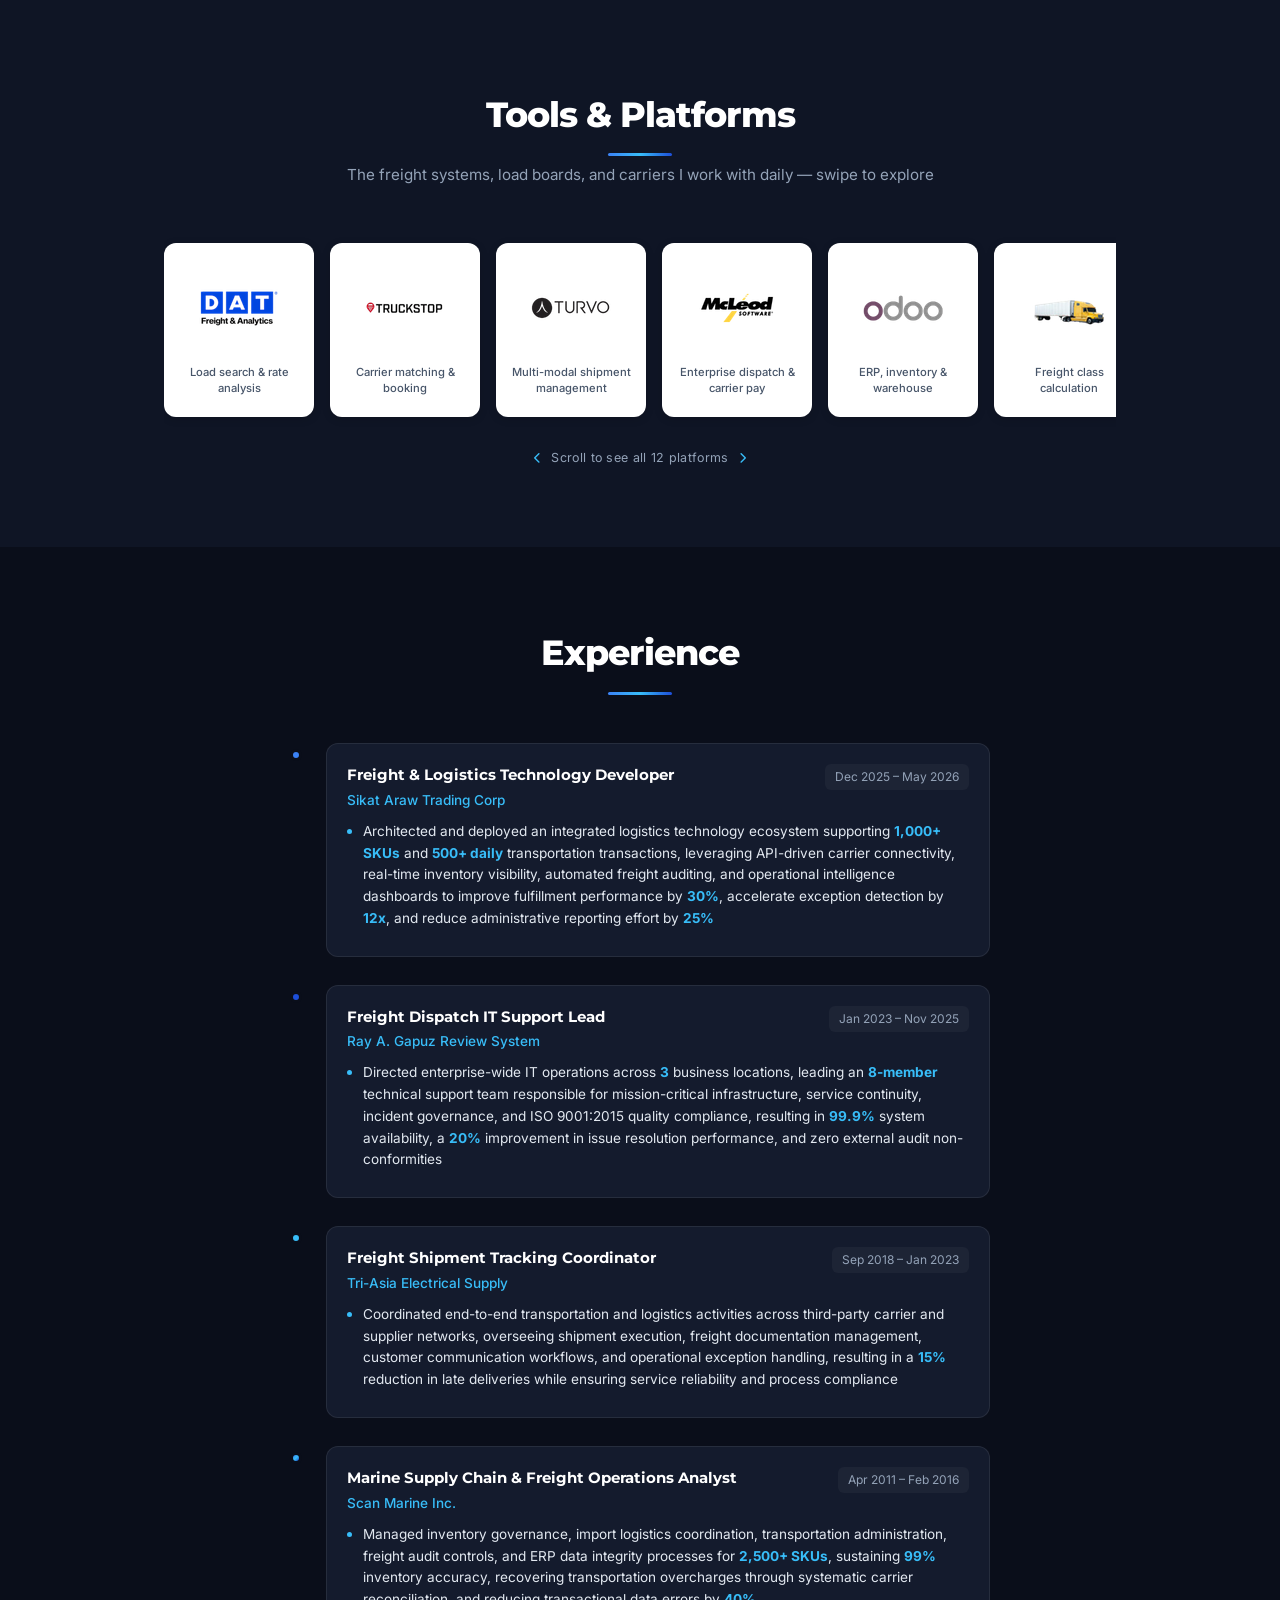
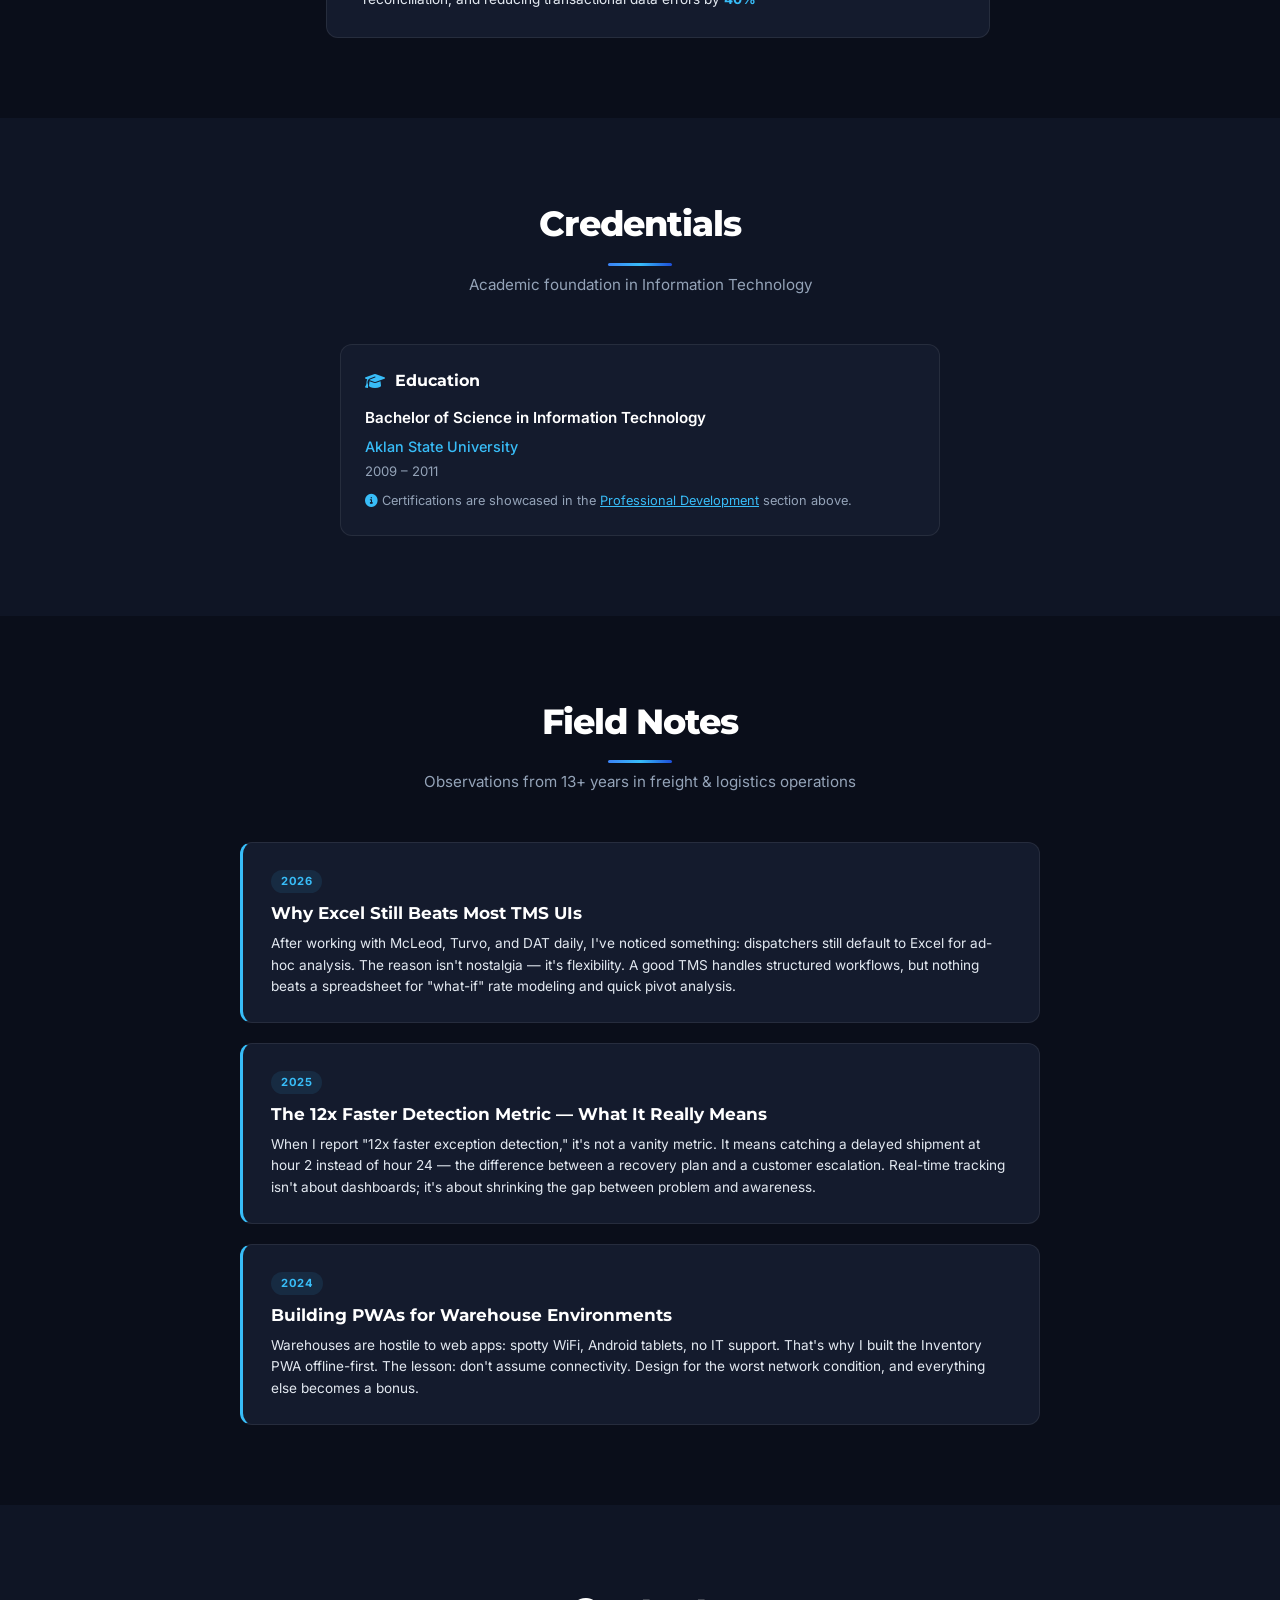
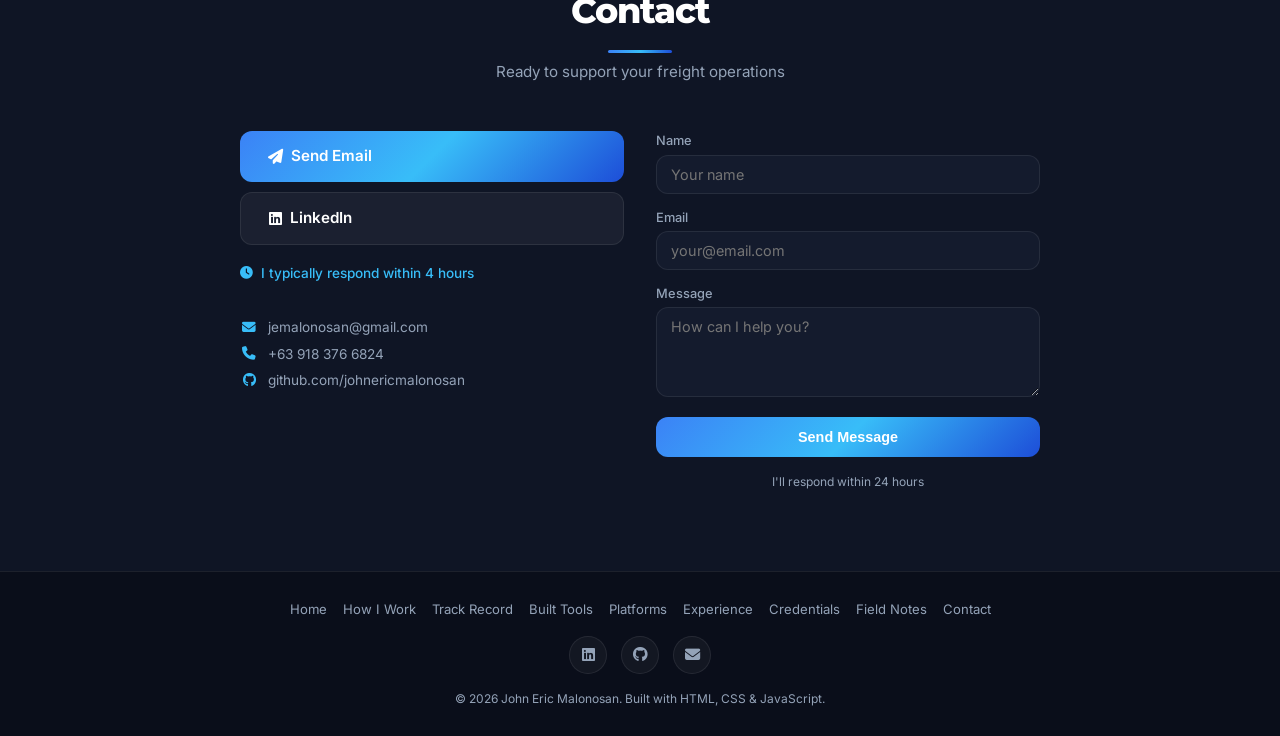
==== commit ed99b50d: "3208a6fd-9189-4123-b841-756f323e1ca2" ====
--- a/public/portfolio/index.html
+++ b/public/portfolio/index.html
@@ -120,6 +120,7 @@
                 </div>
                 <div class="hero-actions">
                     <a href="#contact" class="btn btn-primary"><i class="fas fa-paper-plane"></i> Get In Touch</a>
+                    <a href="https://linkedin.com/in/johnericmalonosan" target="_blank" rel="noopener noreferrer" class="btn btn-secondary"><i class="fab fa-linkedin"></i> LinkedIn</a>
                     <a href="https://drive.google.com/file/d/1BTPbMUlhWMi2aj8TAAFNabIOoKC_jV2H/view?usp=drive_link" class="btn btn-secondary" target="_blank" rel="noopener noreferrer"><i class="fas fa-download"></i> Download CV</a>
                 </div>
             </div>
@@ -744,6 +745,11 @@
             <a href="#notes">Field Notes</a>
             <a href="#contact">Contact</a>
         </div>
+        <div class="footer-social">
+            <a href="https://linkedin.com/in/johnericmalonosan" target="_blank" rel="noopener noreferrer" aria-label="LinkedIn"><i class="fab fa-linkedin"></i></a>
+            <a href="https://github.com/johnericmalonosan" target="_blank" rel="noopener noreferrer" aria-label="GitHub"><i class="fab fa-github"></i></a>
+            <a href="mailto:jemalonosan@gmail.com" aria-label="Email"><i class="fas fa-envelope"></i></a>
+        </div>
         <p>&copy; 2026 John Eric Malonosan. Built with HTML, CSS & JavaScript.</p>
     </div>
 </footer>
--- a/public/portfolio/styles.css
+++ b/public/portfolio/styles.css
@@ -357,9 +357,12 @@
 
 /* FOOTER */
 .site-footer { padding: 28px 24px; border-top: 1px solid var(--border); text-align: center; }
-.footer-links { display: flex; justify-content: center; gap: 16px; flex-wrap: wrap; margin-bottom: 10px; }
+.footer-links { display: flex; justify-content: center; gap: 16px; flex-wrap: wrap; margin-bottom: 16px; }
 .footer-links a { color: var(--text-muted); font-size: 0.82rem; transition: color 0.2s; }
 .footer-links a:hover { color: var(--accent); }
+.footer-social { display: flex; justify-content: center; gap: 14px; margin-bottom: 16px; }
+.footer-social a { width: 38px; height: 38px; border-radius: 50%; display: flex; align-items: center; justify-content: center; background: rgba(255,255,255,0.04); border: 1px solid var(--border); color: var(--text-muted); font-size: 0.95rem; transition: all 0.25s; }
+.footer-social a:hover { background: var(--accent); color: #fff; border-color: var(--accent); transform: translateY(-3px); box-shadow: 0 4px 12px rgba(56,189,248,0.3); }
 .site-footer p { font-size: 0.75rem; color: var(--text-muted); }
 
 /* LIGHTBOX */
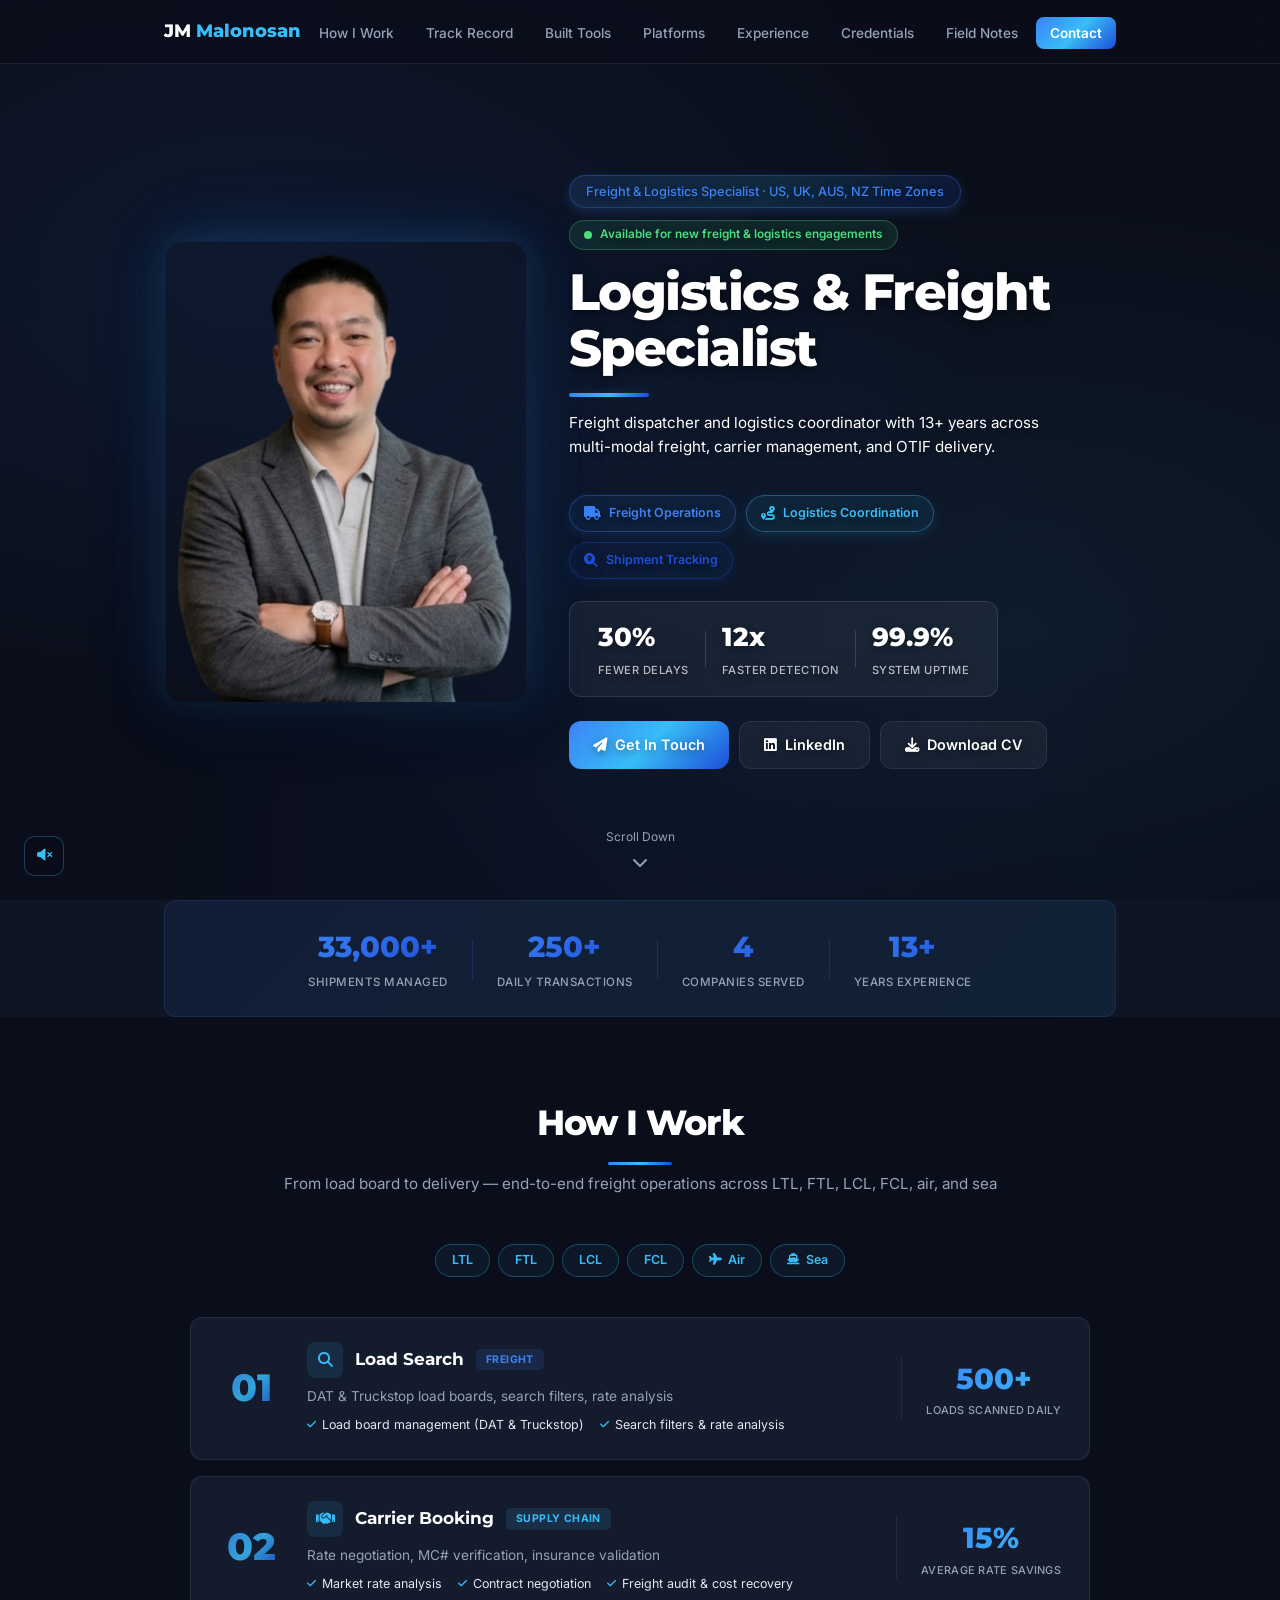
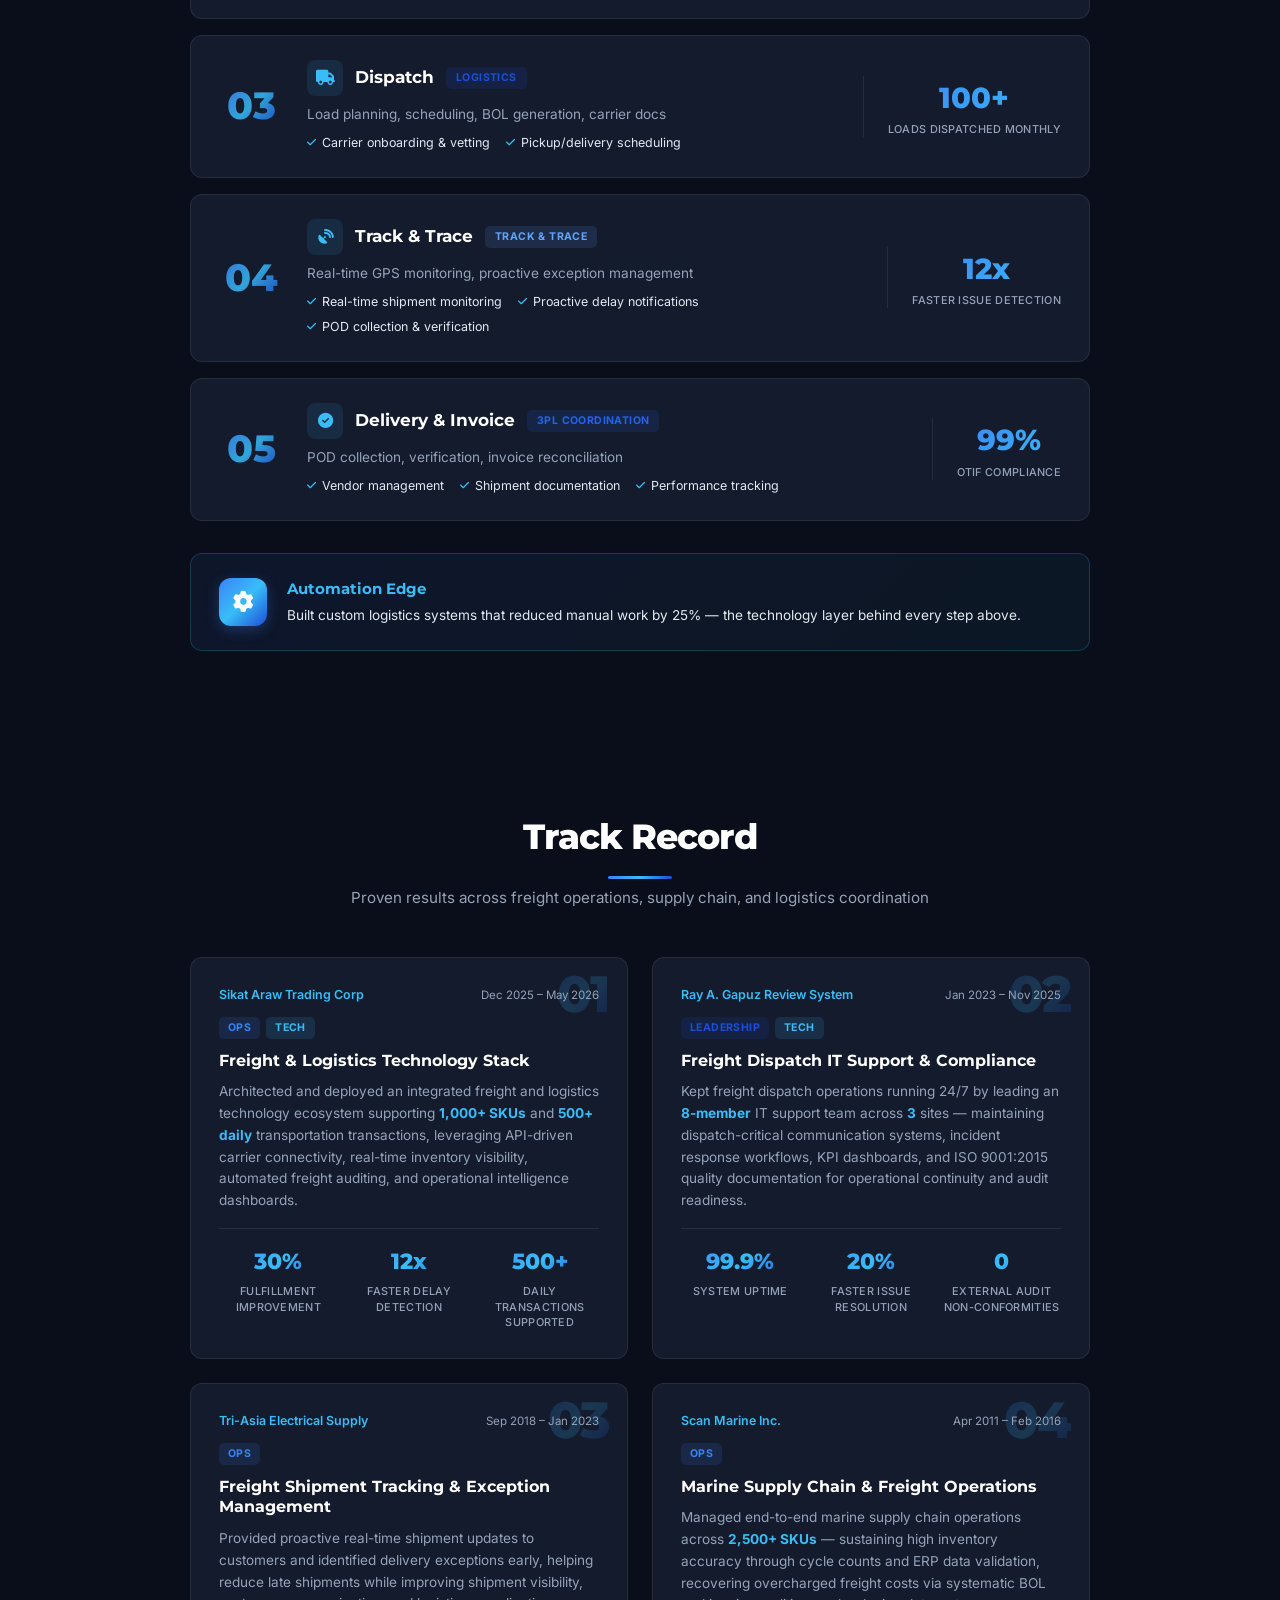
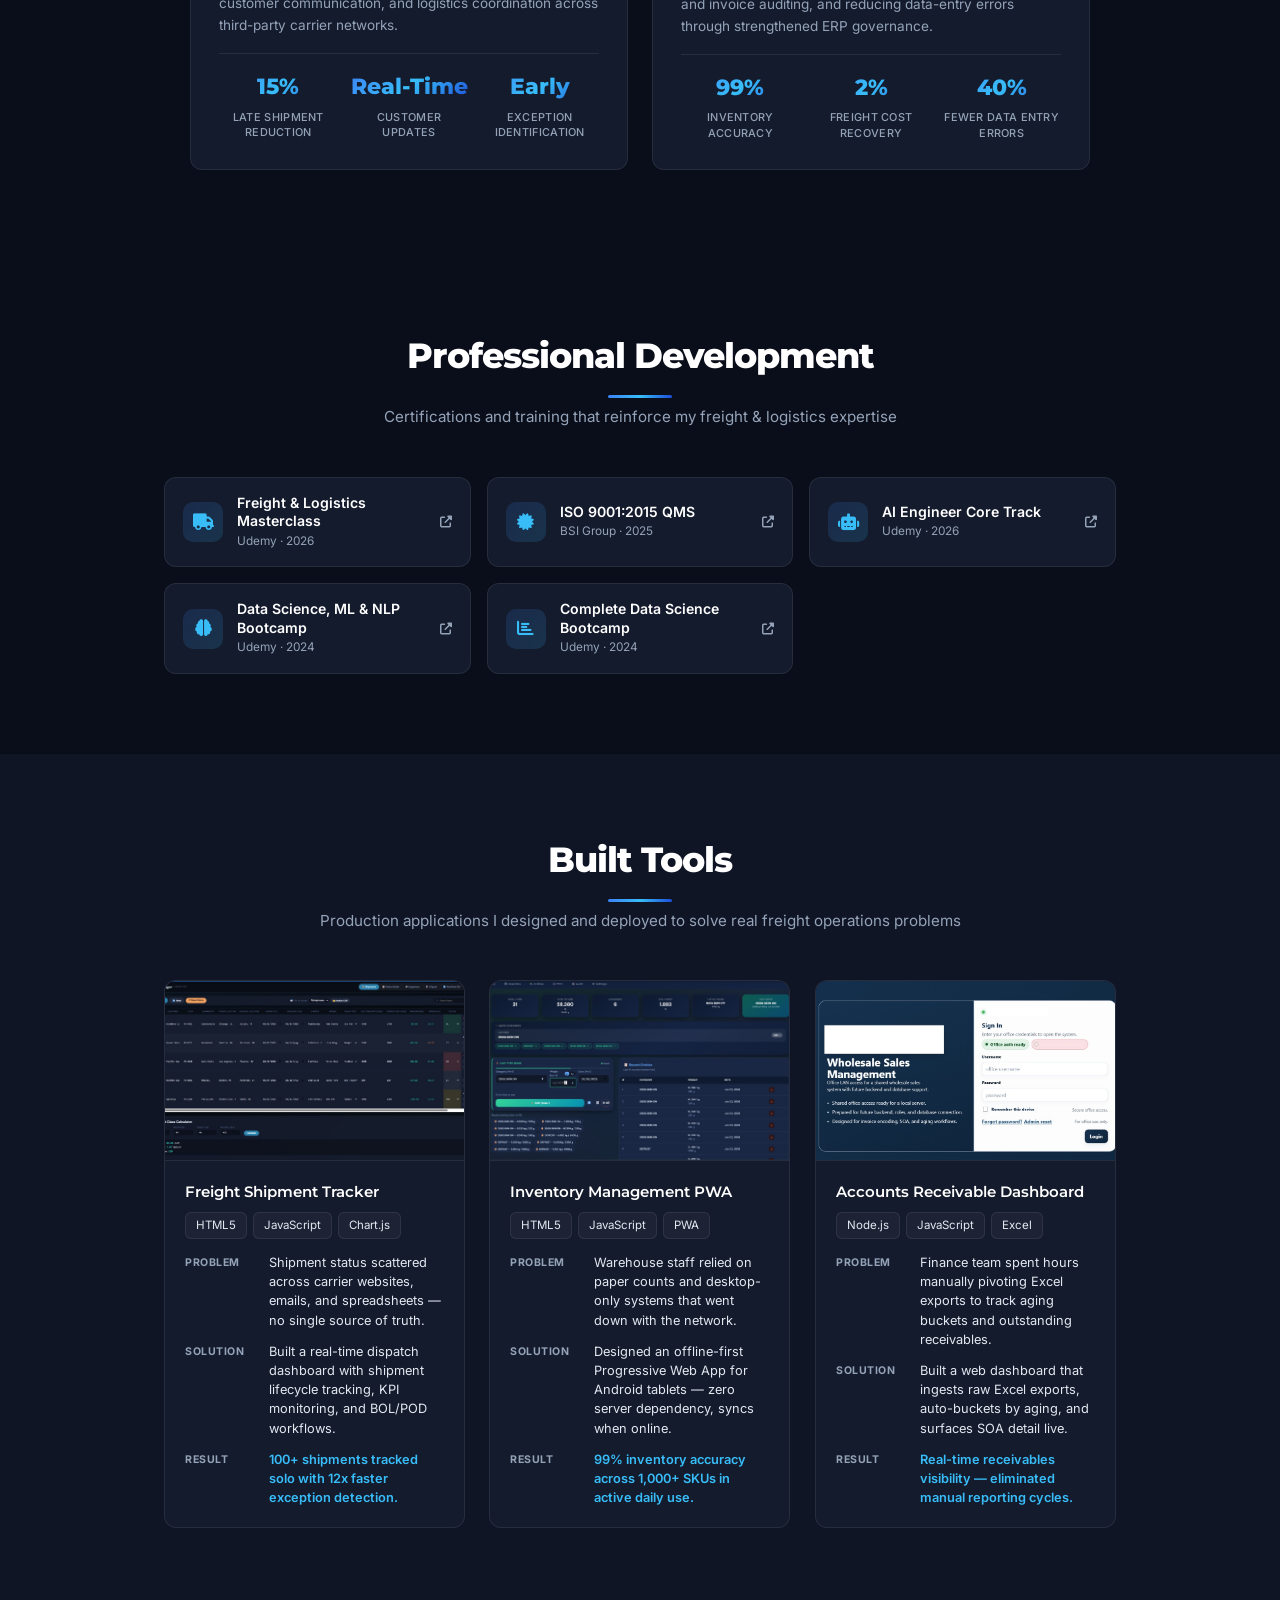
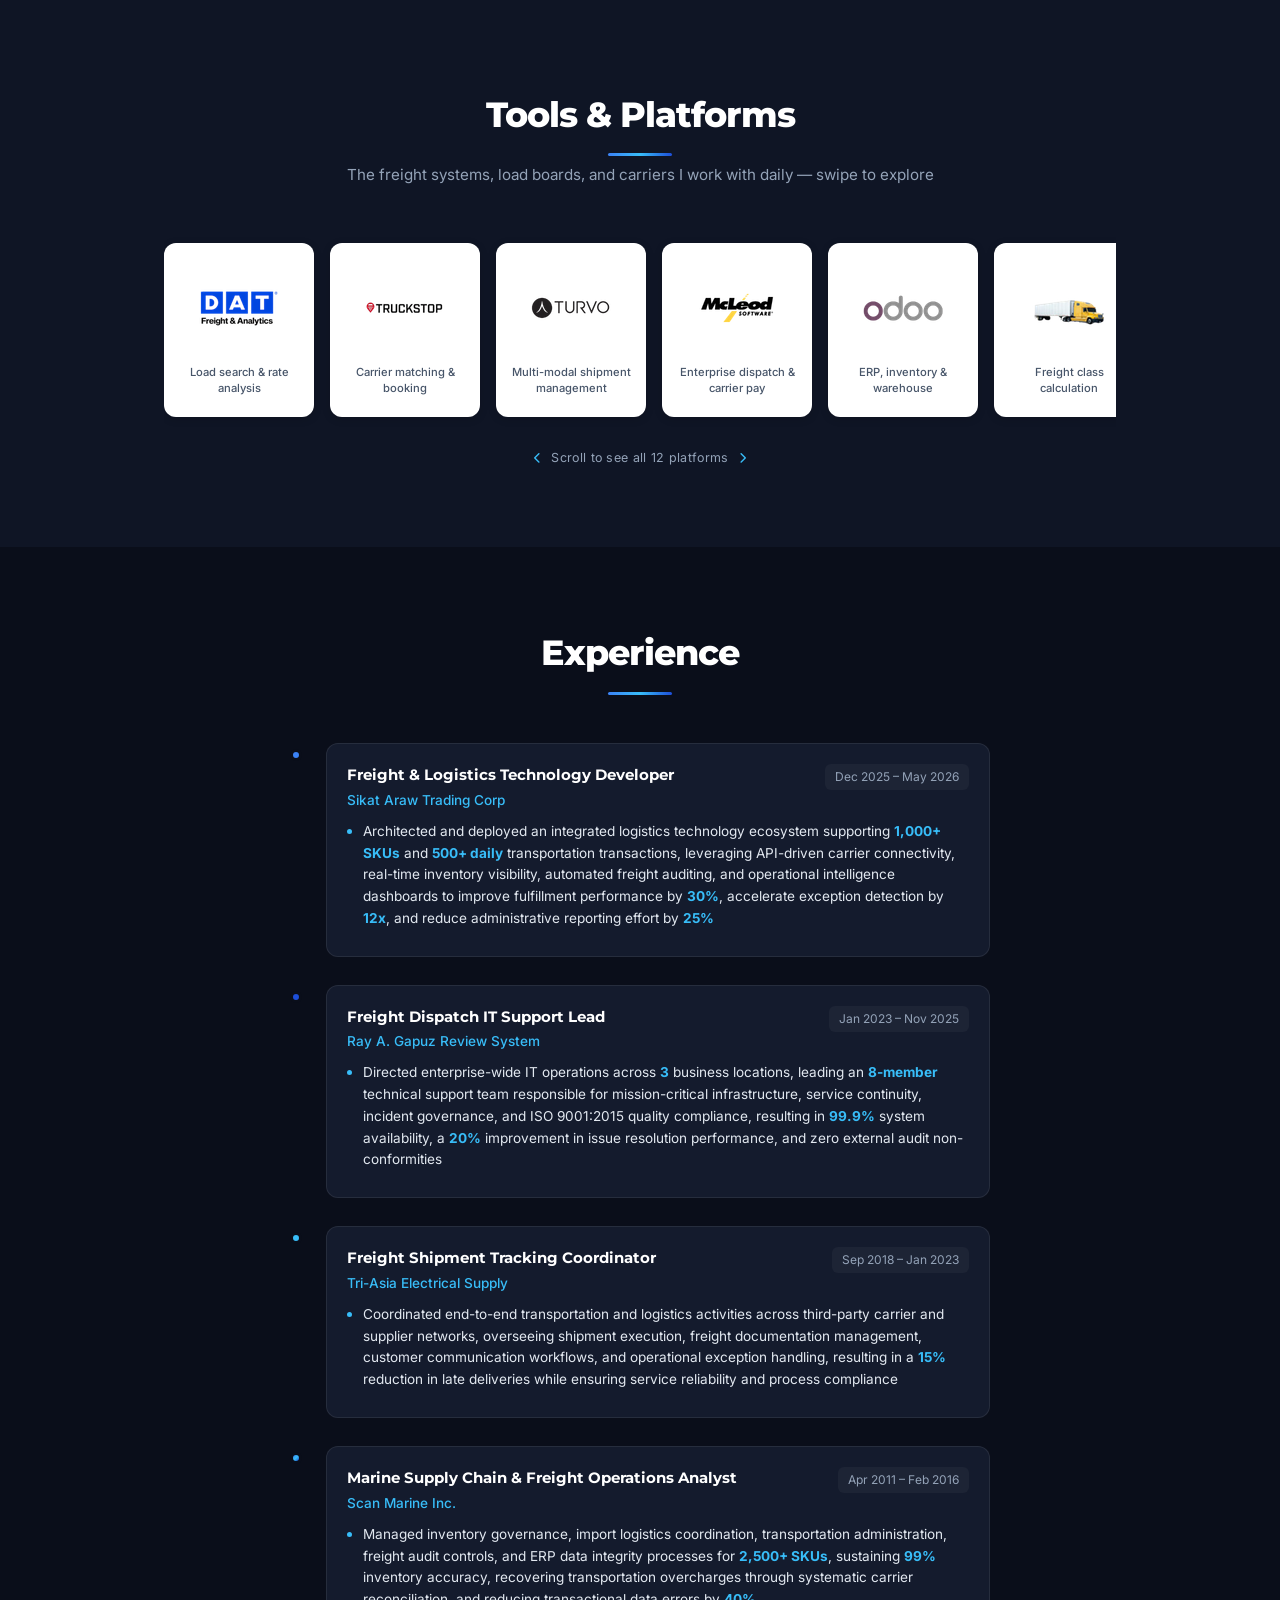
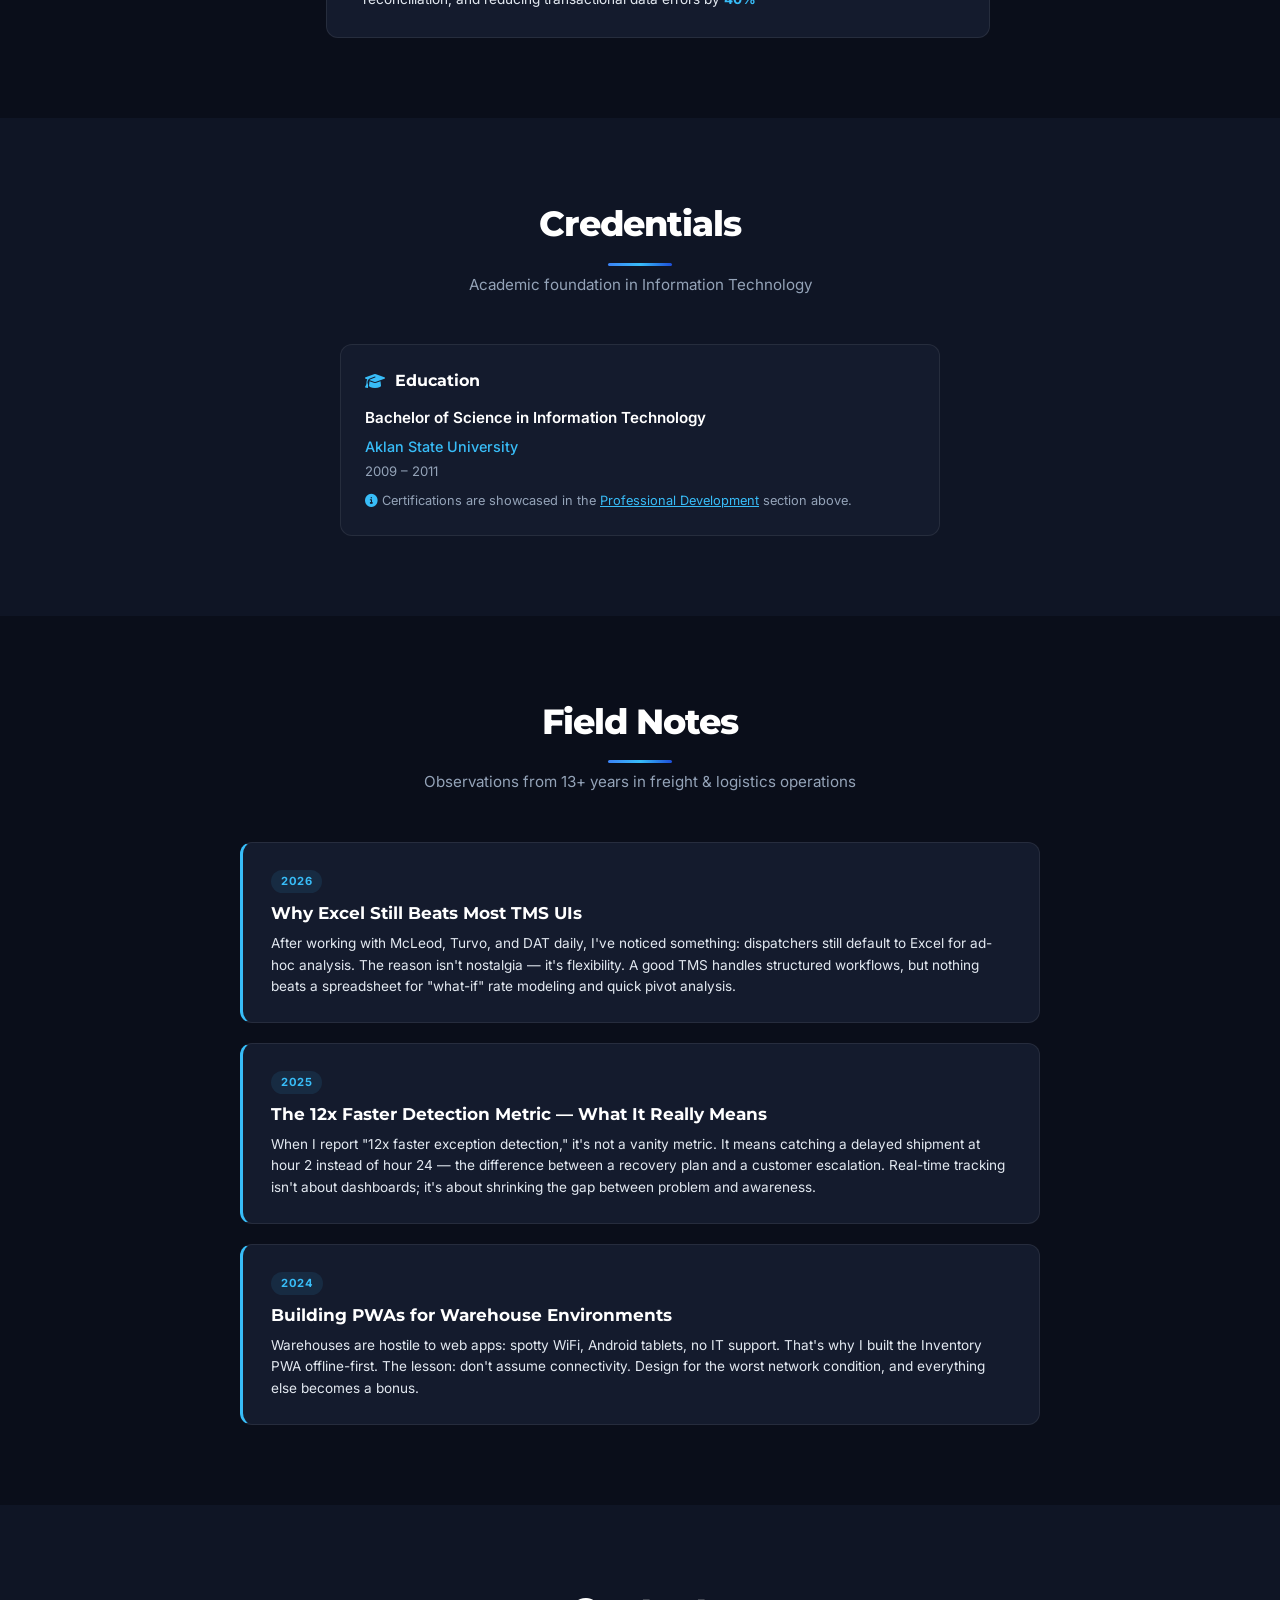
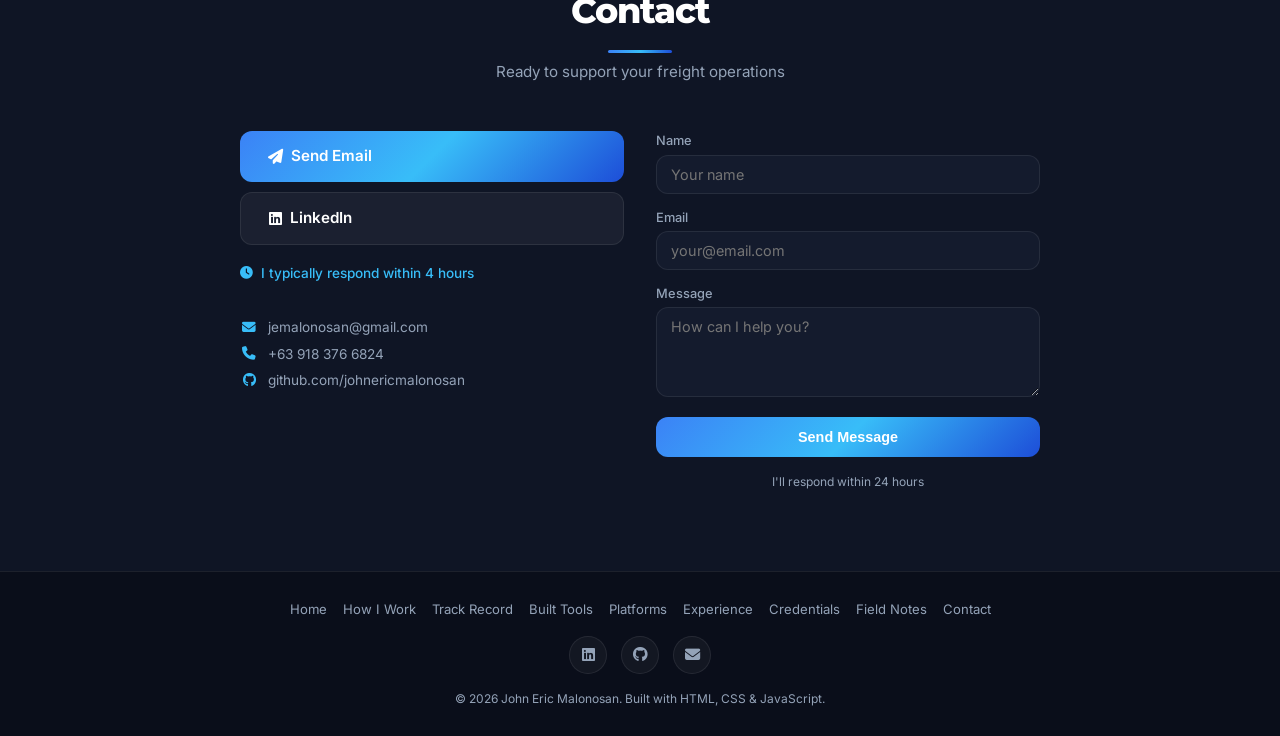
==== commit e99b80b0: "9ca169f6-d620-446d-a16b-0352f7f483b3" ====
--- a/public/portfolio/index.html
+++ b/public/portfolio/index.html
@@ -72,9 +72,6 @@
             <li><a href="#notes" class="nav-link">Field Notes</a></li>
             <li><a href="#contact" class="nav-link nav-cta-link">Contact</a></li>
         </ul>
-        <button class="theme-toggle" id="themeToggle" aria-label="Toggle theme">
-            <i class="fas fa-moon"></i>
-        </button>
     </nav>
     <div class="nav-overlay" id="navOverlay"></div>
 </header>
--- a/public/portfolio/styles.css
+++ b/public/portfolio/styles.css
@@ -92,12 +92,6 @@
 .nav-link:hover, .nav-link.active { color: var(--text-primary); background: rgba(56,189,248,0.08); }
 .nav-cta-link { background: var(--gradient); color: #fff !important; font-weight: 600; }
 .nav-cta-link:hover { opacity: 0.9; }
-.theme-toggle { width: 36px; height: 36px; border-radius: 8px; background: rgba(255,255,255,0.05); border: 1px solid var(--border); color: var(--text-muted); display: flex; align-items: center; justify-content: center; cursor: pointer; transition: all 0.25s; font-size: 0.9rem; }
-.theme-toggle:hover { background: rgba(56,189,248,0.1); color: var(--accent); }
-[data-theme="light"] { --bg-primary: #F8F9FE; --bg-alt: #FFFFFF; --bg-card: #FFFFFF; --border: rgba(0,0,0,0.08); --border-hover: rgba(56,189,248,0.25); --text-primary: #1A1A2E; --text-secondary: #374151; --text-muted: #596174; }
-[data-theme="light"] .site-header { background: rgba(248,249,254,0.8); }
-[data-theme="light"] .site-header.scrolled { background: rgba(248,249,254,0.95); box-shadow: 0 4px 24px rgba(0,0,0,0.08); }
-[data-theme="light"] .nav-overlay { background: rgba(0,0,0,0.3); }
 .nav-overlay { display: none; position: fixed; inset: 0; background: rgba(0,0,0,0.5); z-index: 999; opacity: 0; transition: opacity 0.3s; }
 .nav-overlay.active { display: block; opacity: 1; }
 .nav-toggle { display: none; background: none; border: none; color: var(--text-primary); font-size: 1.2rem; cursor: pointer; padding: 8px; transition: transform 0.3s; }
@@ -274,13 +268,6 @@
     font-weight: 500;
 }
 
-/* Light theme — tiles stay white, softer shadow */
-[data-theme="light"] .platform-tile {
-    background: #ffffff;
-    box-shadow: 0 2px 8px rgba(0,0,0,0.08);
-    border: 1px solid rgba(0,0,0,0.06);
-}
-[data-theme="light"] .platform-tile-caption { color: #475569; }
 
 .carousel-hint {
     text-align: center;
@@ -447,8 +434,6 @@
 .case-card:hover .case-num { opacity: 0.35; }
 .case-card > *:not(.case-num) { position: relative; z-index: 1; }
 
-[data-theme="light"] .case-num { opacity: 0.25; }
-[data-theme="light"] .case-card:hover .case-num { opacity: 0.45; }
 
 @media (max-width: 768px) {
     .case-filter-btn { padding: 7px 14px; font-size: 0.76rem; }
@@ -462,8 +447,6 @@
 .section-header h2::after { content: ''; display: block; width: 64px; height: 3px; margin: 12px auto 0; border-radius: 2px; background: linear-gradient(90deg, #3B82F6, #38BDF8, #1D4ED8); }
 
 /* Light theme: hero title stays solid for legibility; underline accent adapts */
-[data-theme="light"] .hero-right h1 { color: var(--text-primary); text-shadow: none; }
-[data-theme="light"] .hero-right h1::after { box-shadow: 0 2px 8px rgba(56,189,248,0.2); }
 
 /* ============================================================
    UNIFIED PROCESS SECTION — merged Intensive Profile + How I Work + Services
@@ -546,13 +529,12 @@
 .availability-badge { display: inline-flex; align-items: center; gap: 8px; padding: 5px 14px; border-radius: 50px; font-size: 0.74rem; font-weight: 600; color: #4ADE80; background: rgba(74,222,128,0.1); border: 1px solid rgba(74,222,128,0.3); margin-bottom: 14px; }
 .availability-dot { width: 8px; height: 8px; border-radius: 50%; background: #4ADE80; box-shadow: 0 0 0 0 rgba(74,222,128,0.5); animation: availabilityPulse 2s ease-in-out infinite; }
 @keyframes availabilityPulse { 0%, 100% { box-shadow: 0 0 0 0 rgba(74,222,128,0.5); } 50% { box-shadow: 0 0 0 6px rgba(74,222,128,0); } }
-[data-theme="light"] .availability-badge { color: #16A34A; background: rgba(22,163,74,0.08); border-color: rgba(22,163,74,0.25); }
 
 /* ============================================================
    ENHANCED PRINT STYLES (#14) — for resume download
    ============================================================ */
 @media print {
-    .site-header, .back-to-top, .skip-link, .scroll-progress, .nav-toggle, .theme-toggle,
+    .site-header, .back-to-top, .skip-link, .scroll-progress, .nav-toggle,
     .case-filter-bar, .case-filter-count, .carousel-hint, .lightbox,
     .contact-form, .availability-badge, .hero-badge, .hero-pillars,
     .platforms-carousel { display: none !important; }
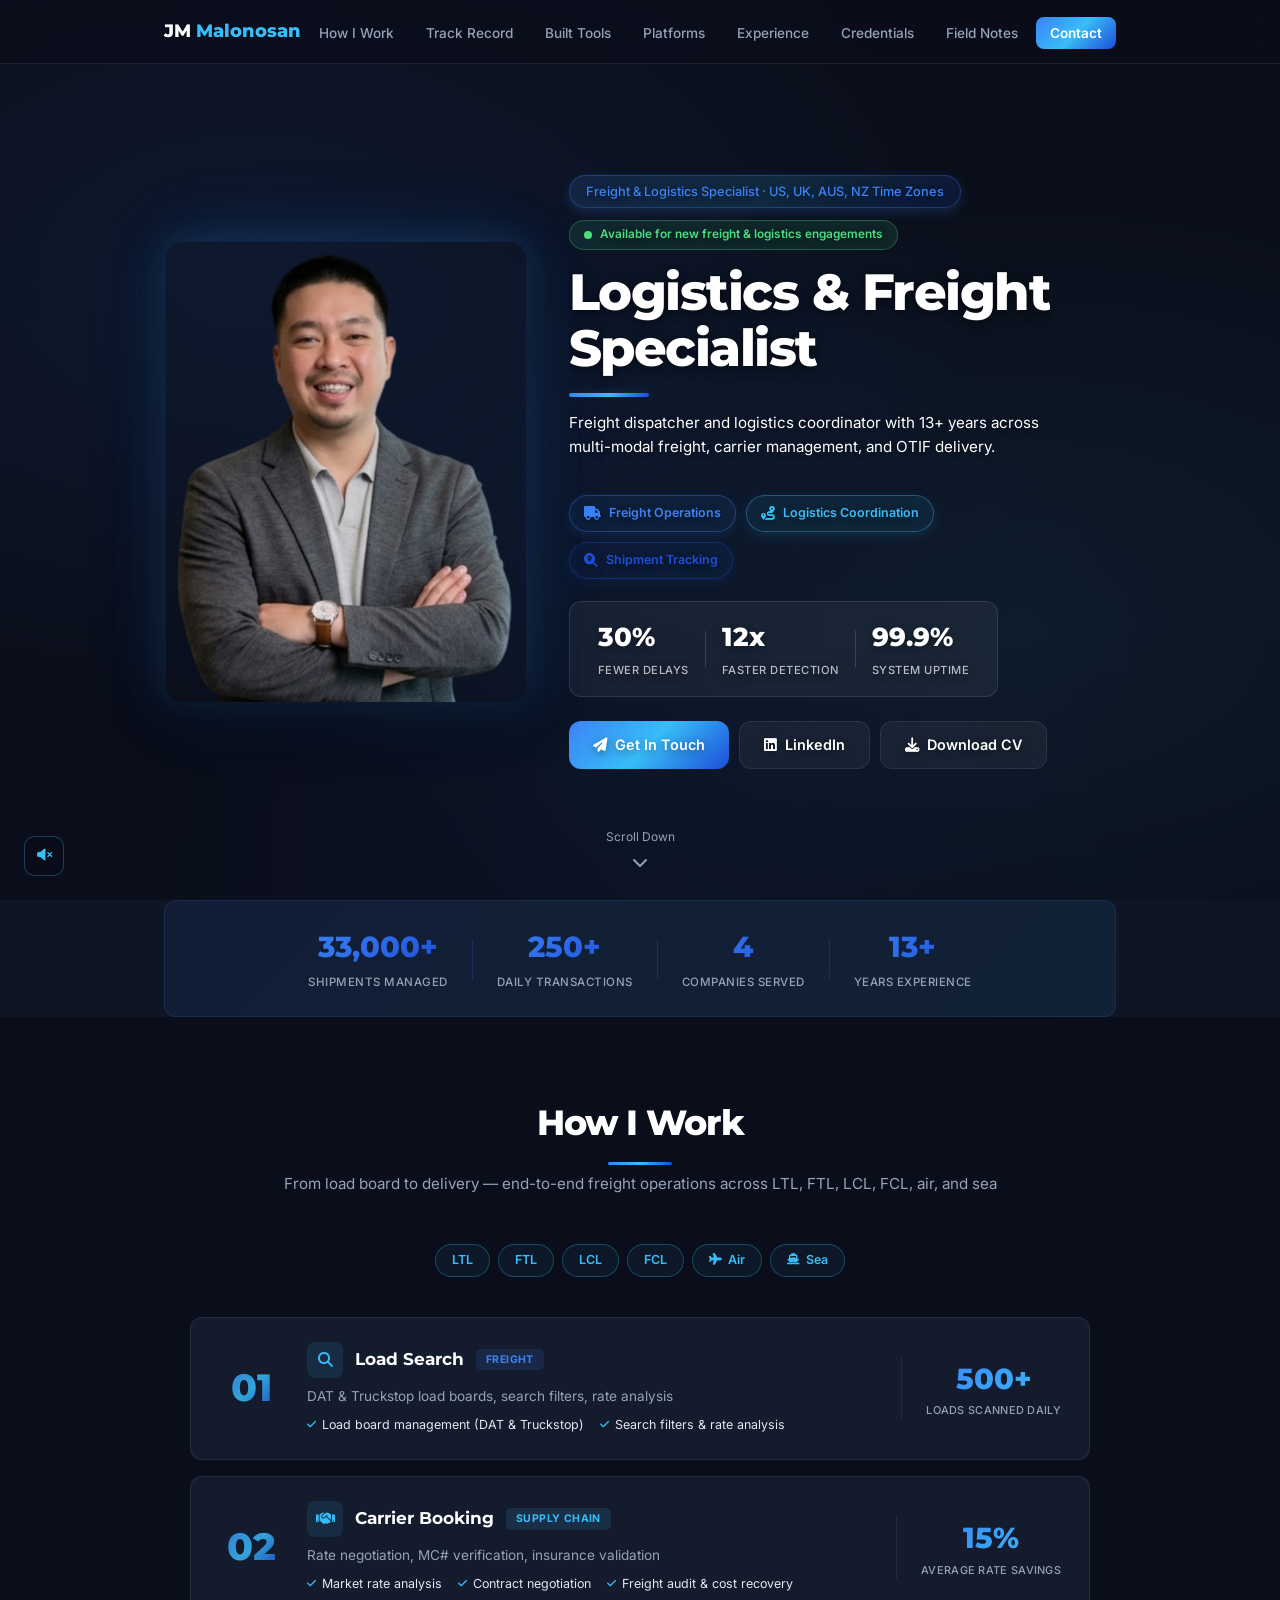
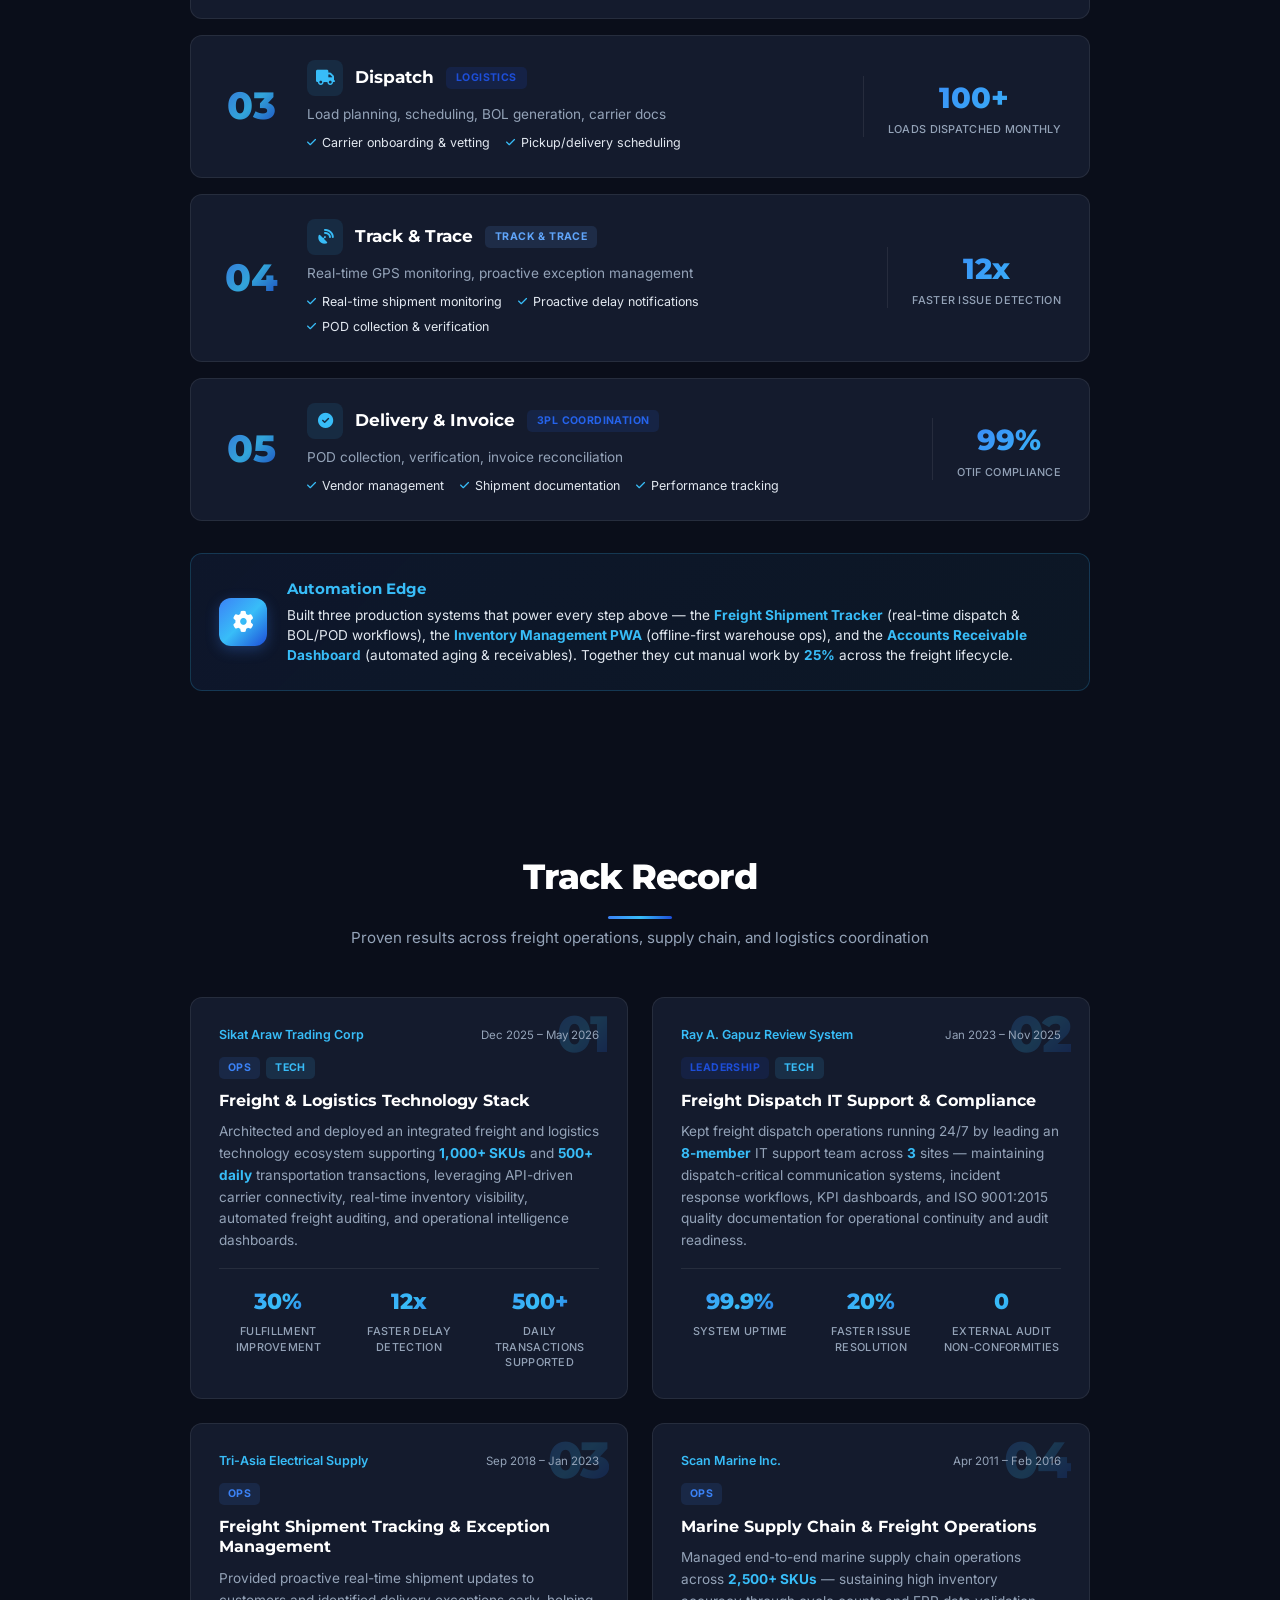
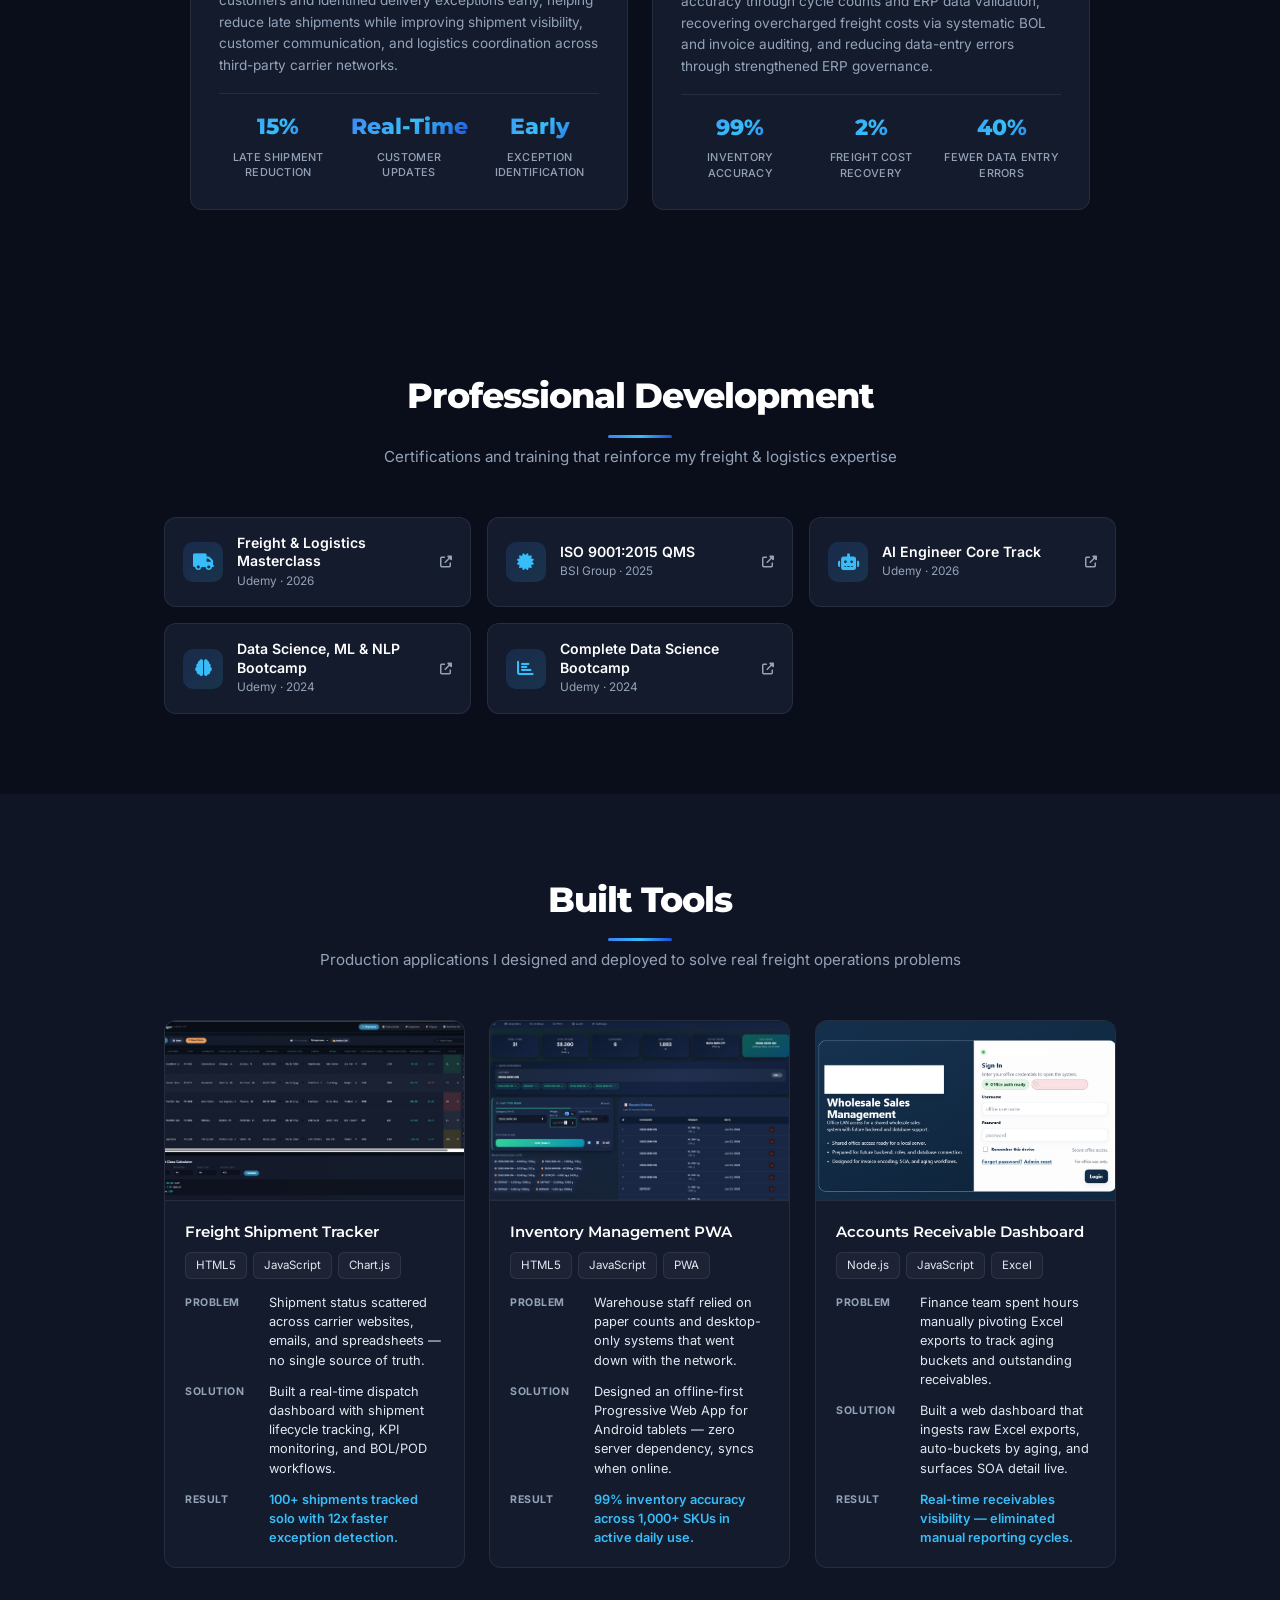
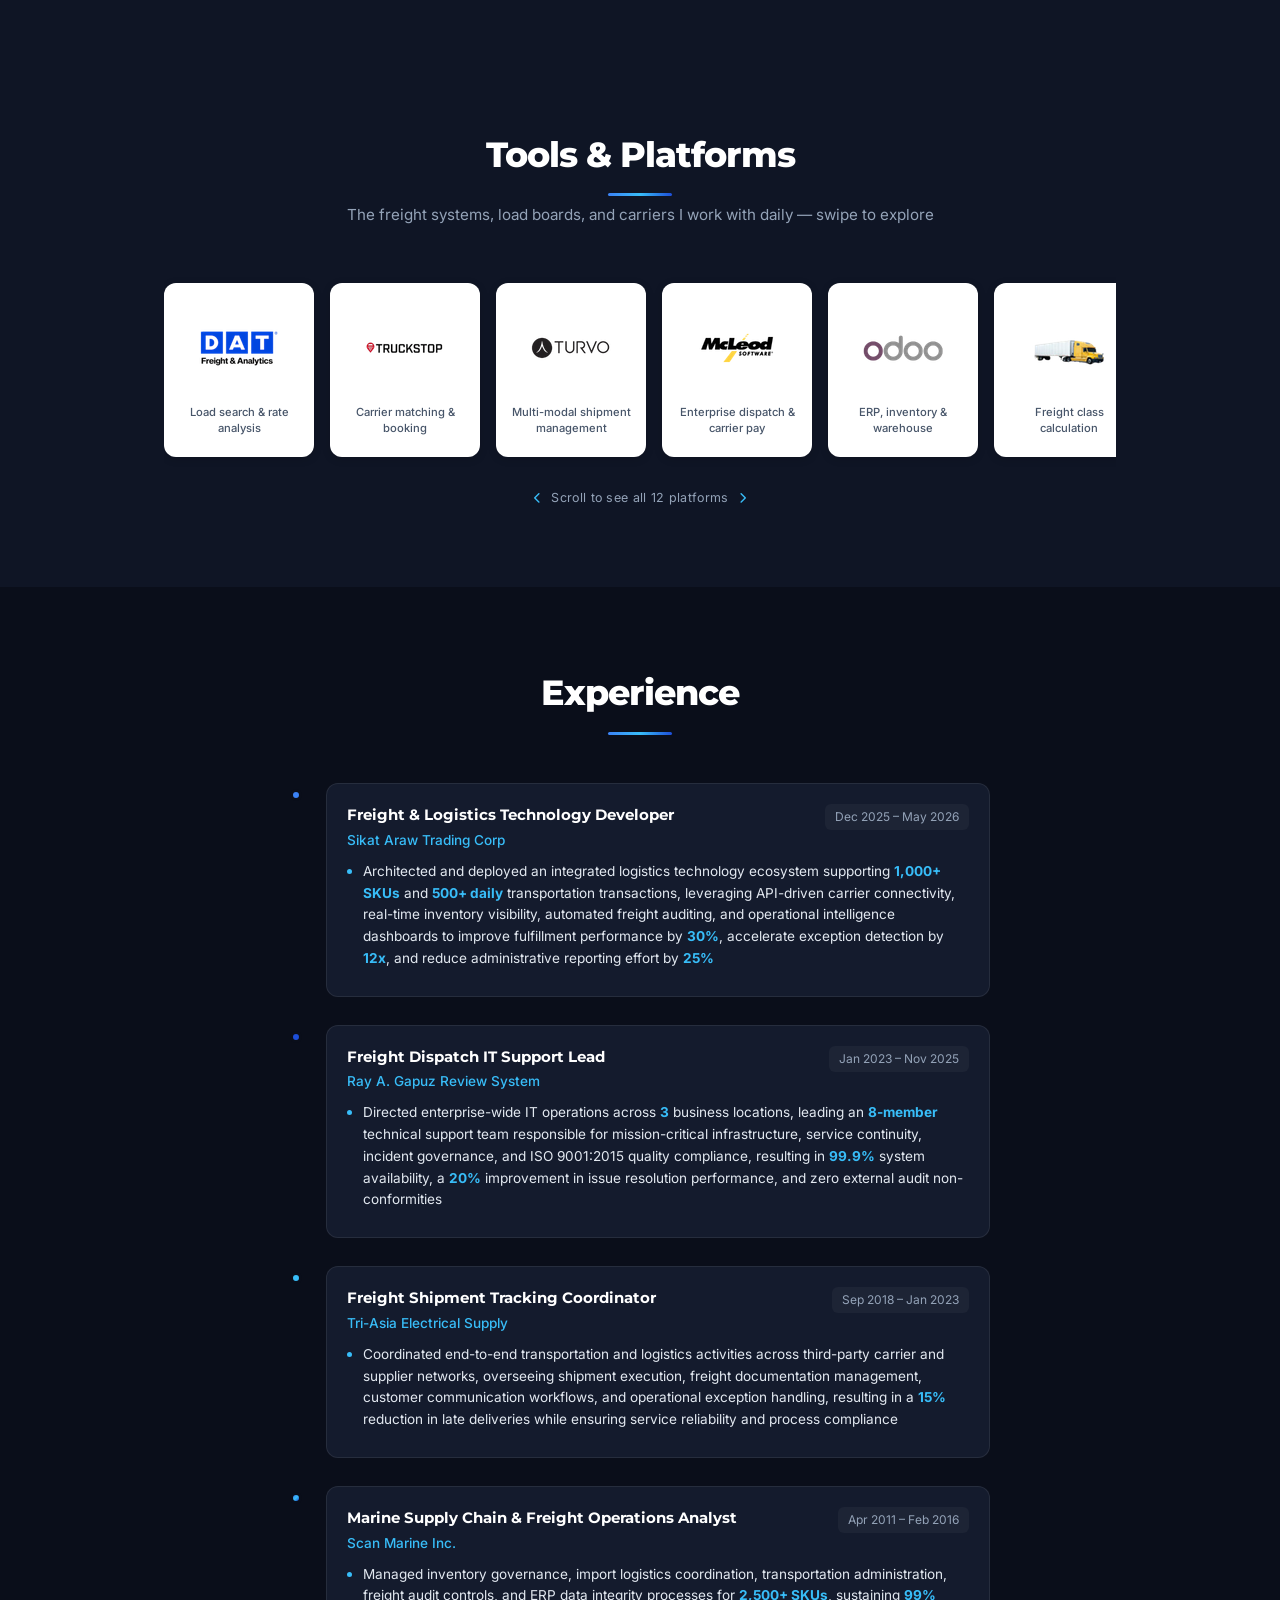
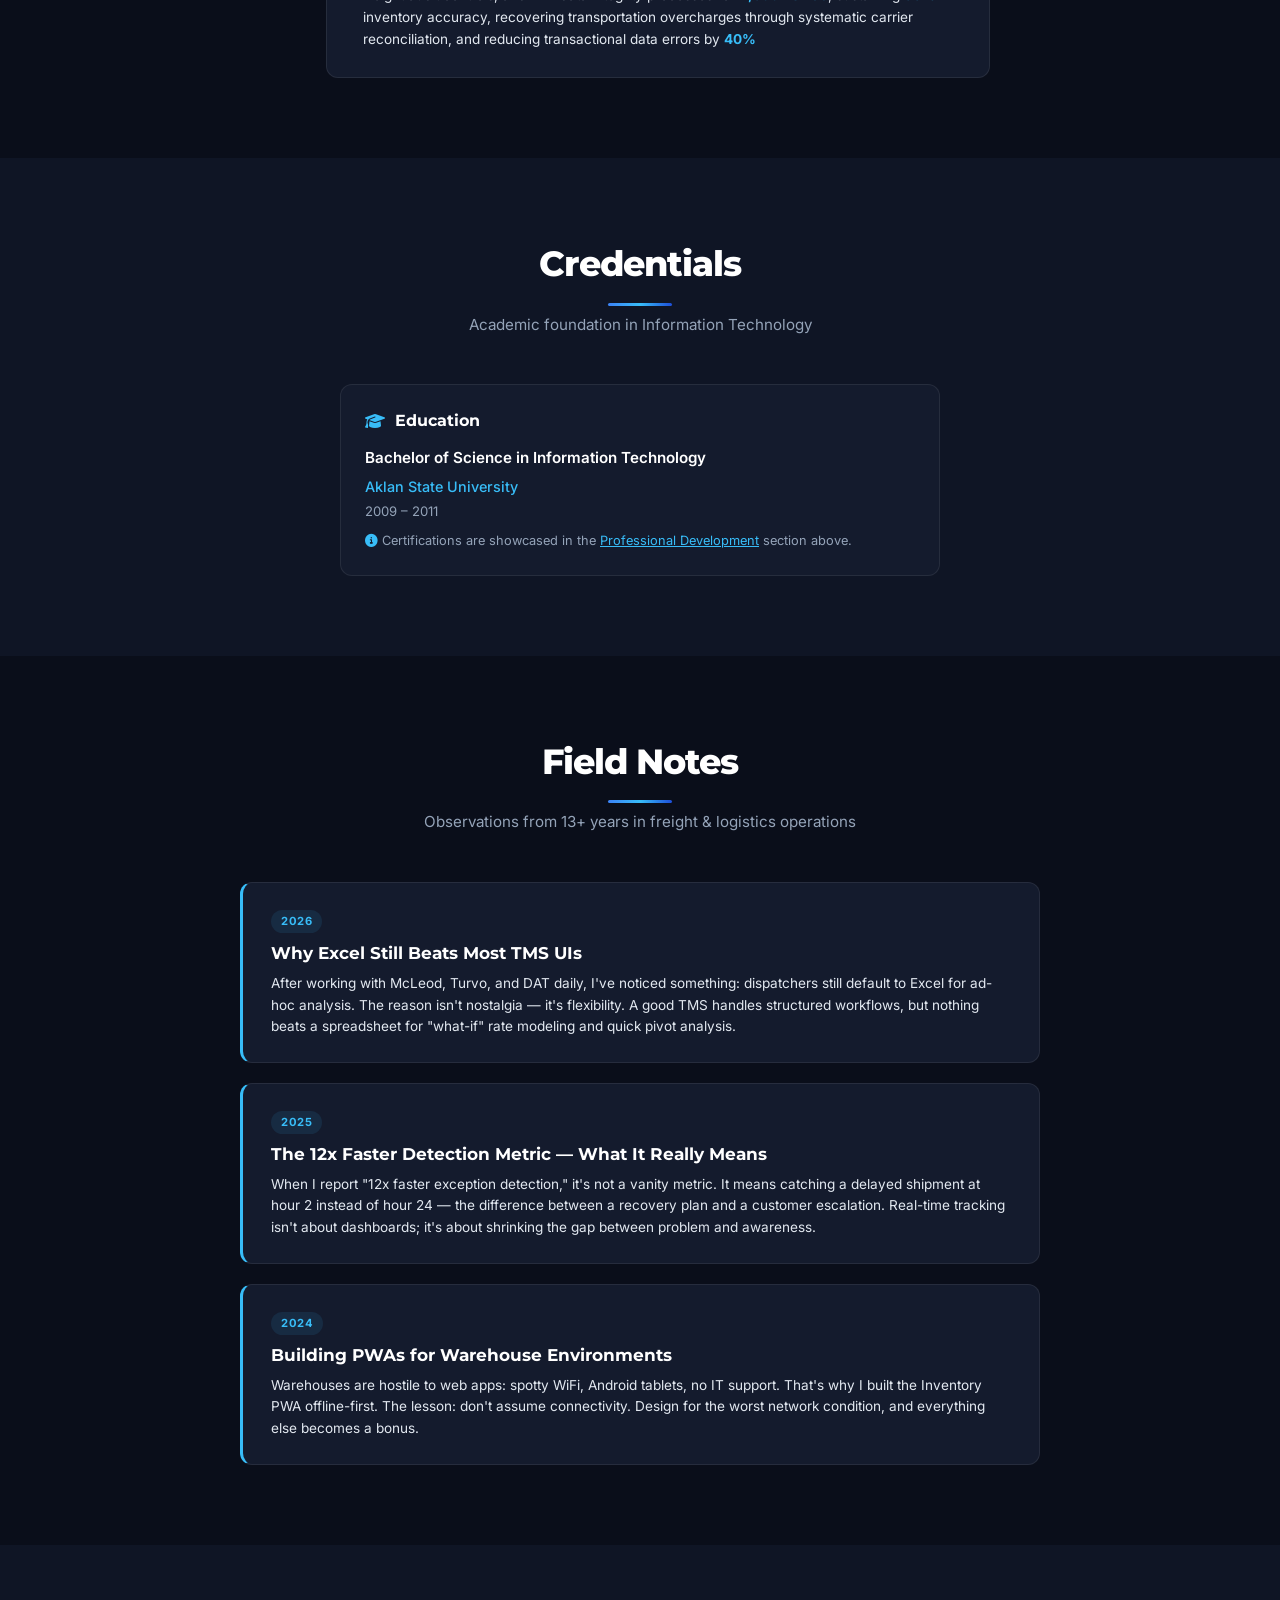
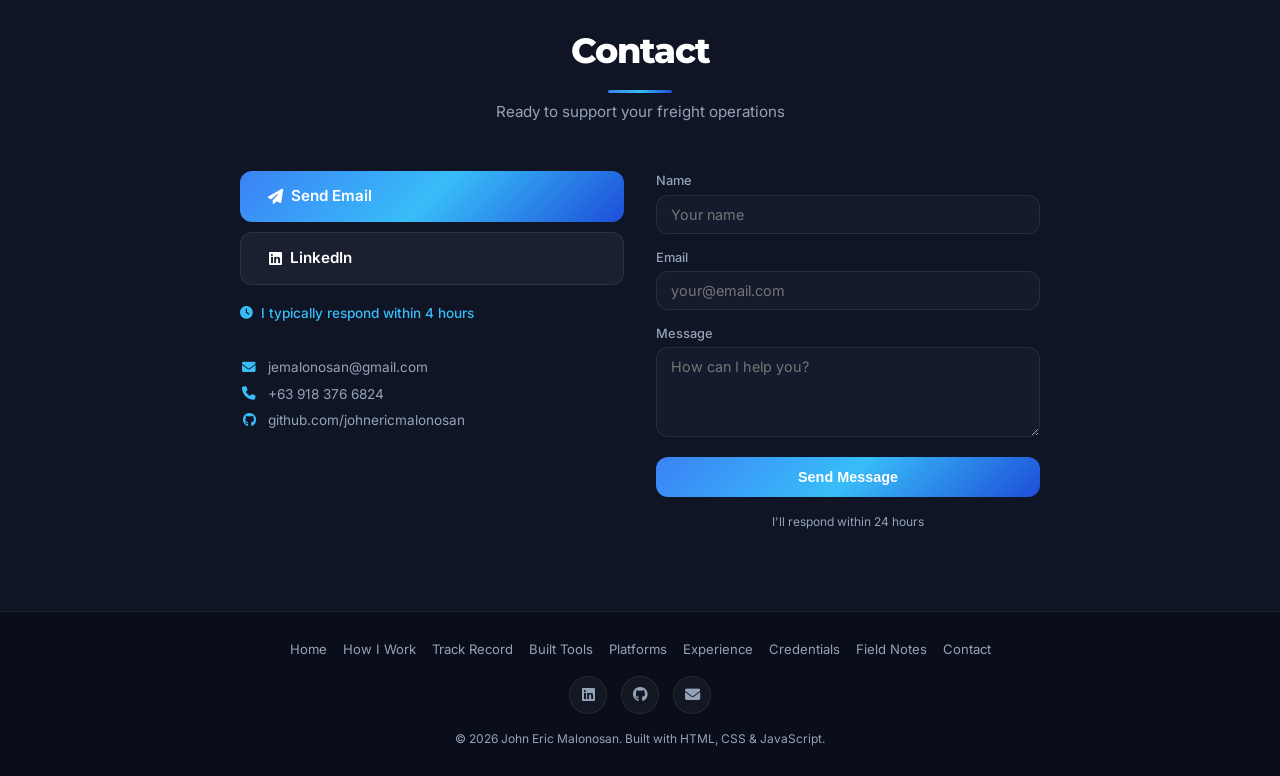
==== commit 6135263a: "3896faed-8fc1-417a-8459-855ba1fc9885" ====
--- a/public/portfolio/index.html
+++ b/public/portfolio/index.html
@@ -280,7 +280,7 @@
             <div class="automation-callout-icon"><i class="fas fa-cog"></i></div>
             <div class="automation-callout-body">
                 <strong>Automation Edge</strong>
-                <p>Built custom logistics systems that reduced manual work by 25% — the technology layer behind every step above.</p>
+                <p>Built three production systems that power every step above — the <span class="highlight">Freight Shipment Tracker</span> (real-time dispatch &amp; BOL/POD workflows), the <span class="highlight">Inventory Management PWA</span> (offline-first warehouse ops), and the <span class="highlight">Accounts Receivable Dashboard</span> (automated aging &amp; receivables). Together they cut manual work by <span class="highlight">25%</span> across the freight lifecycle.</p>
             </div>
         </div>
     </div>
